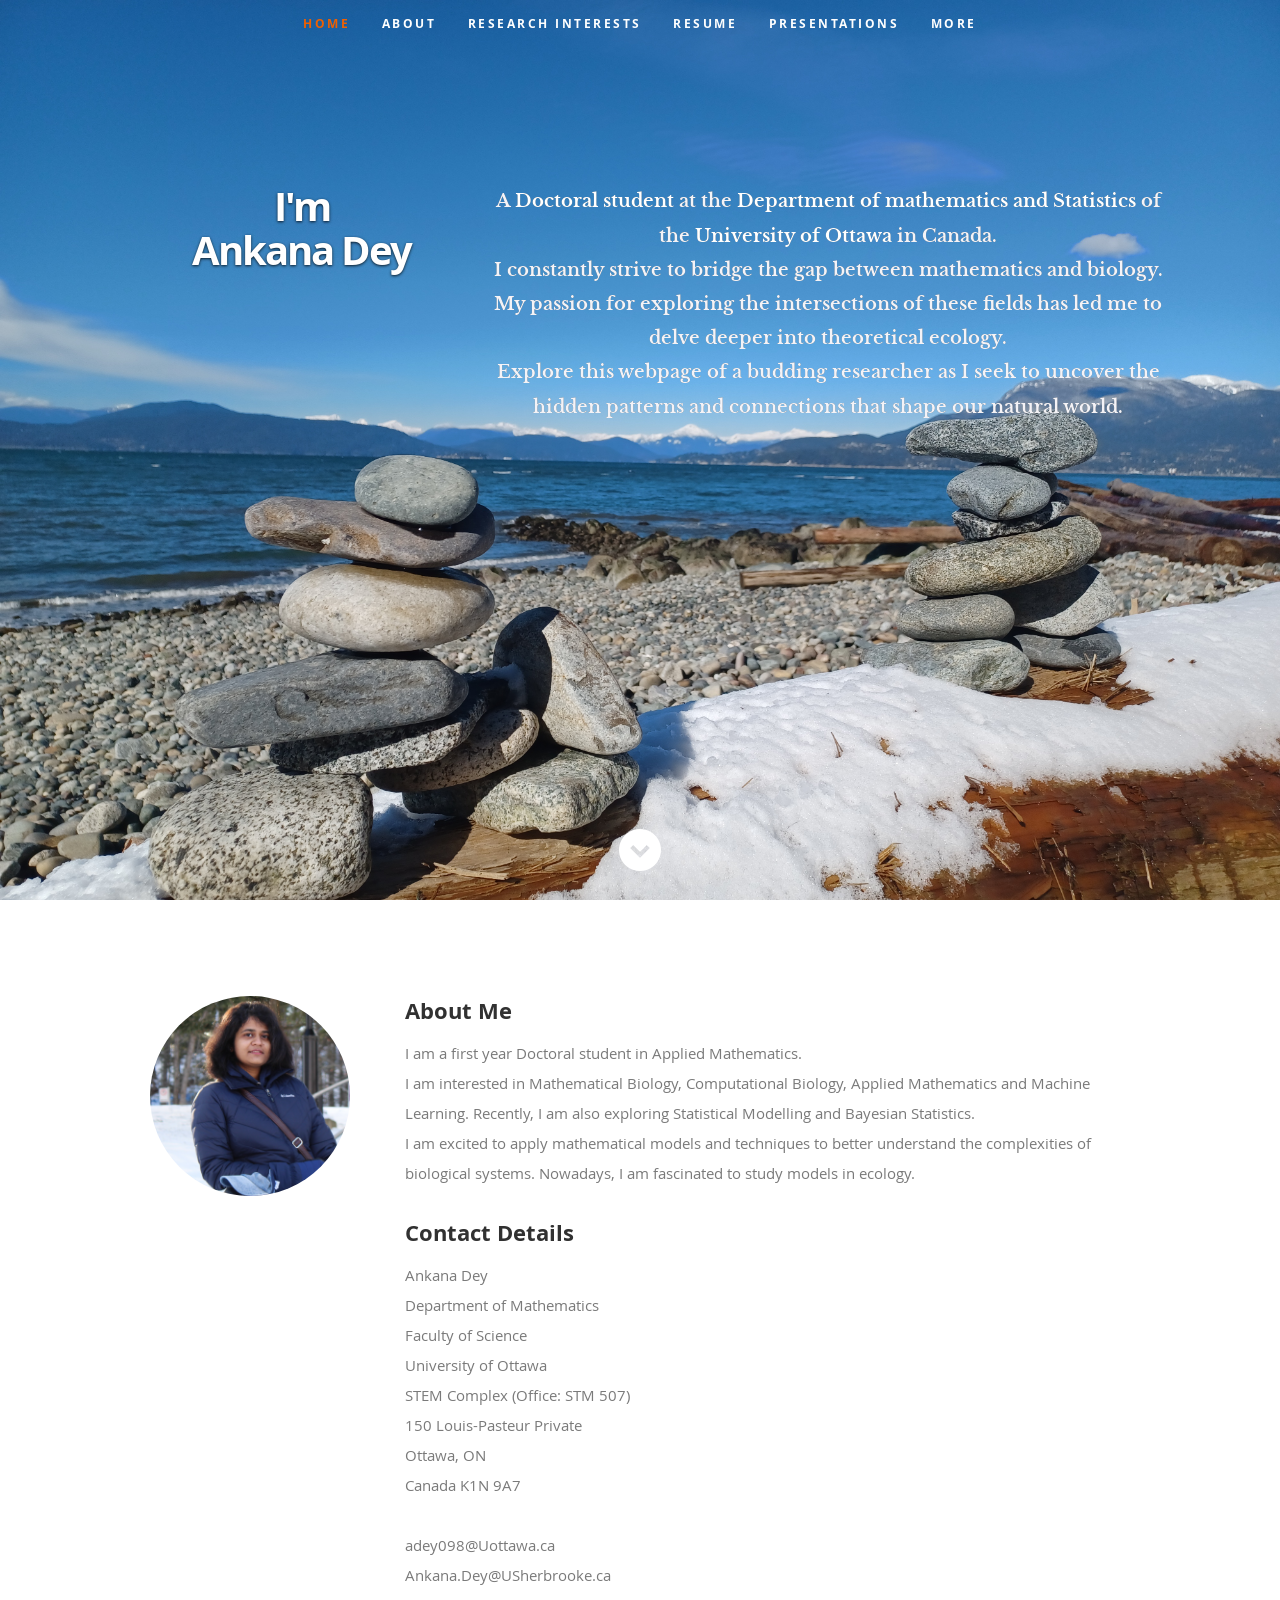
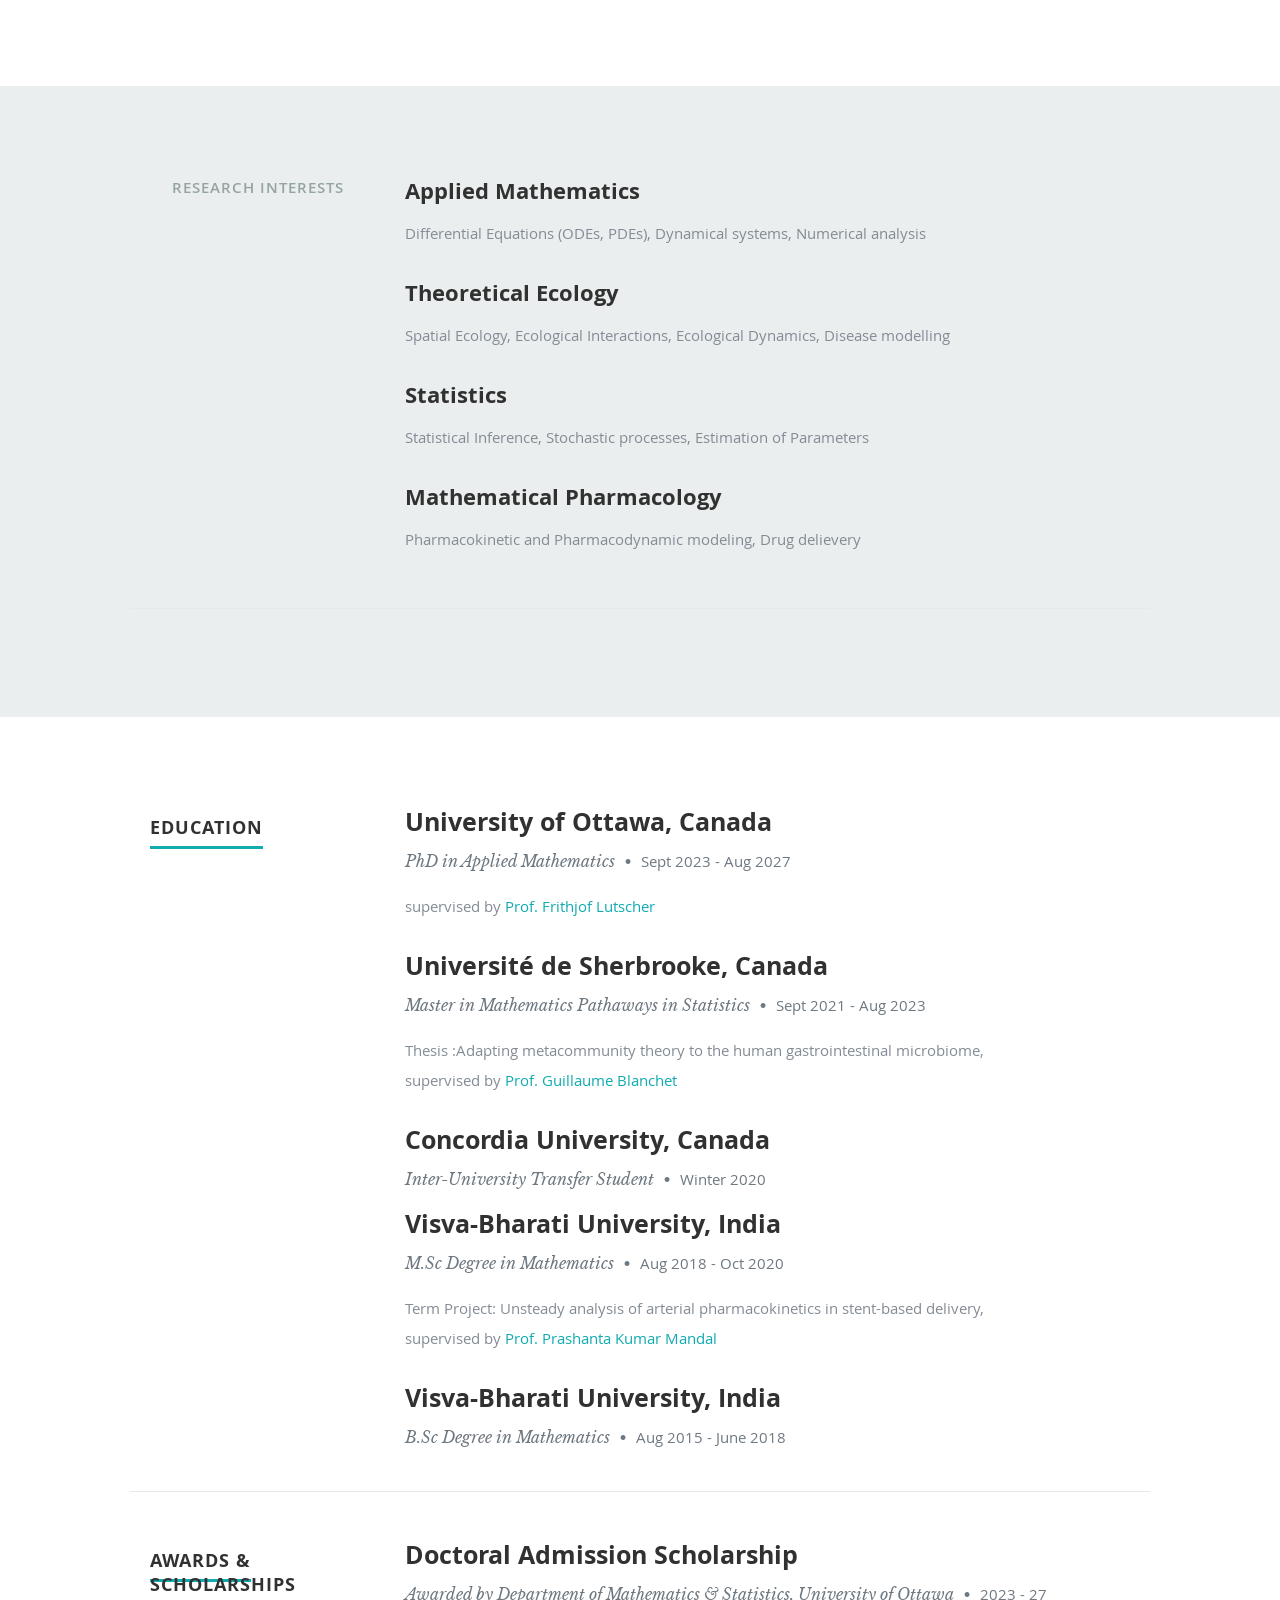
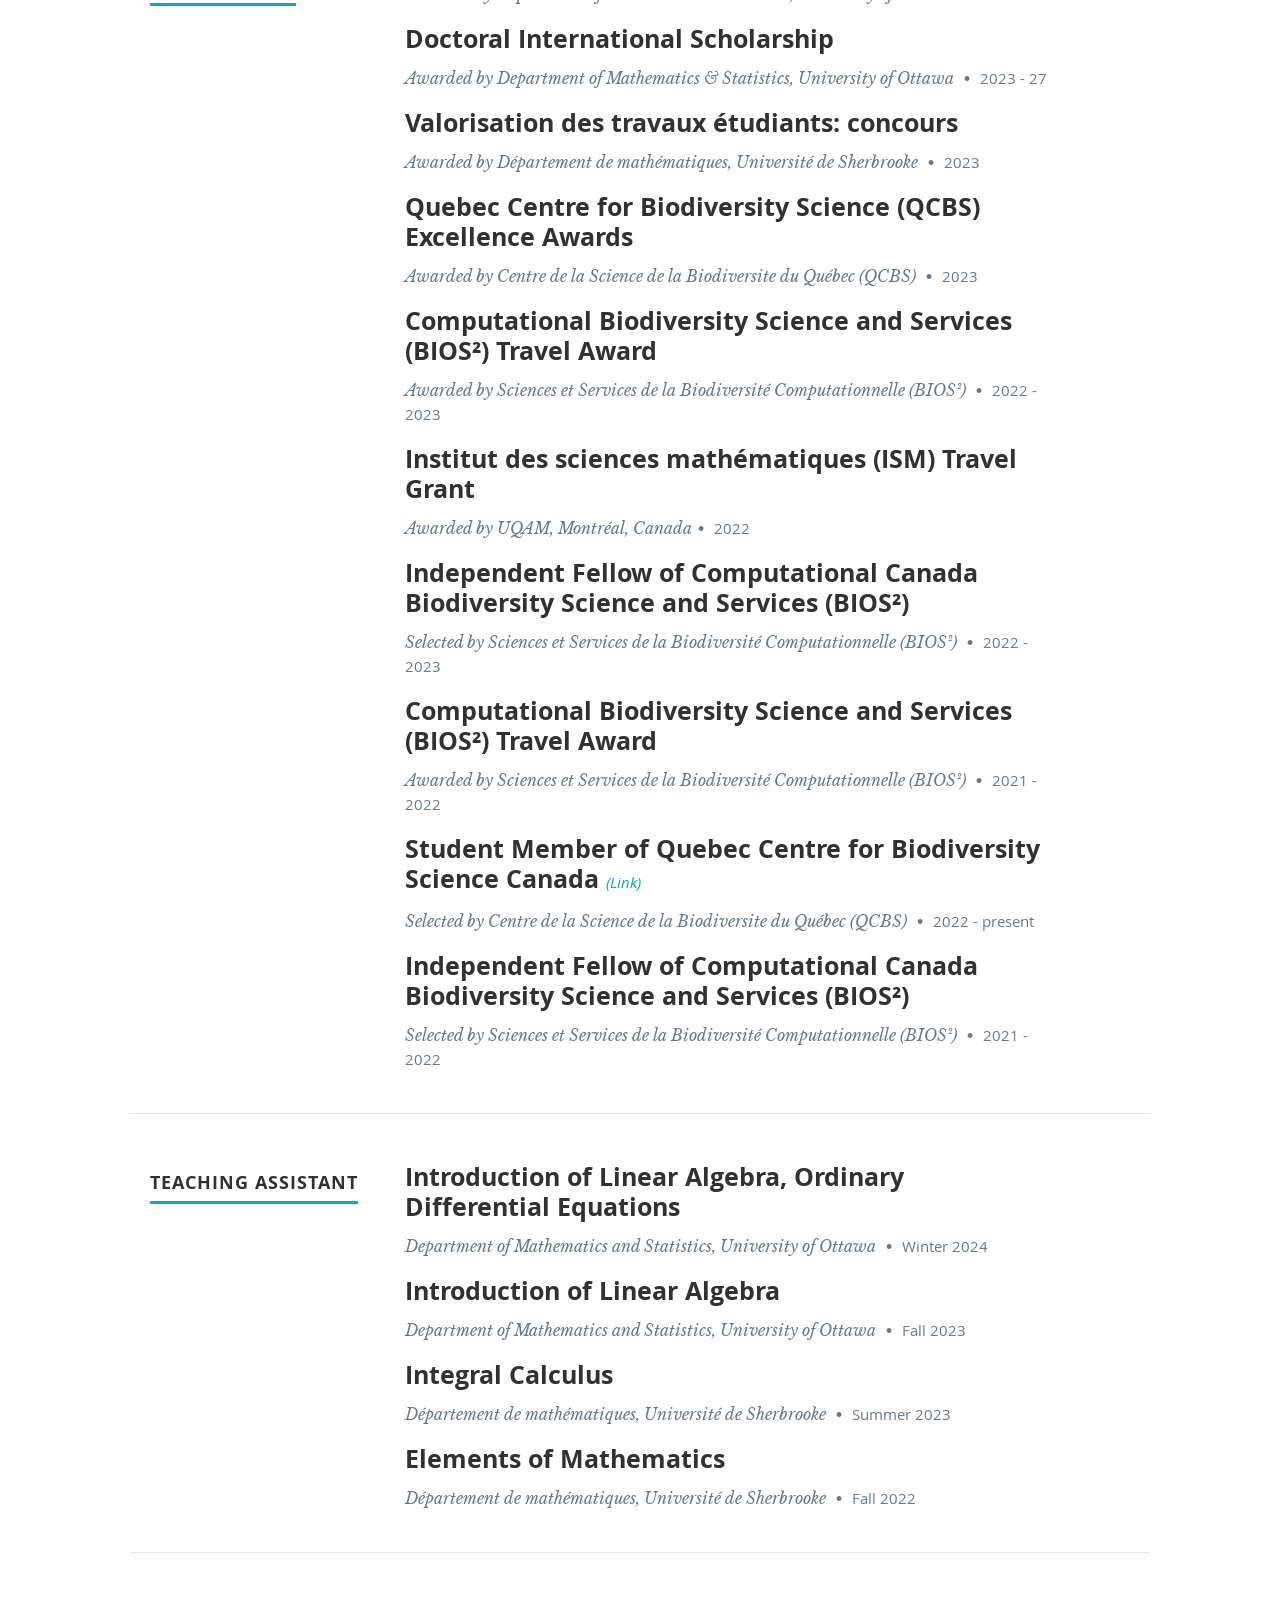
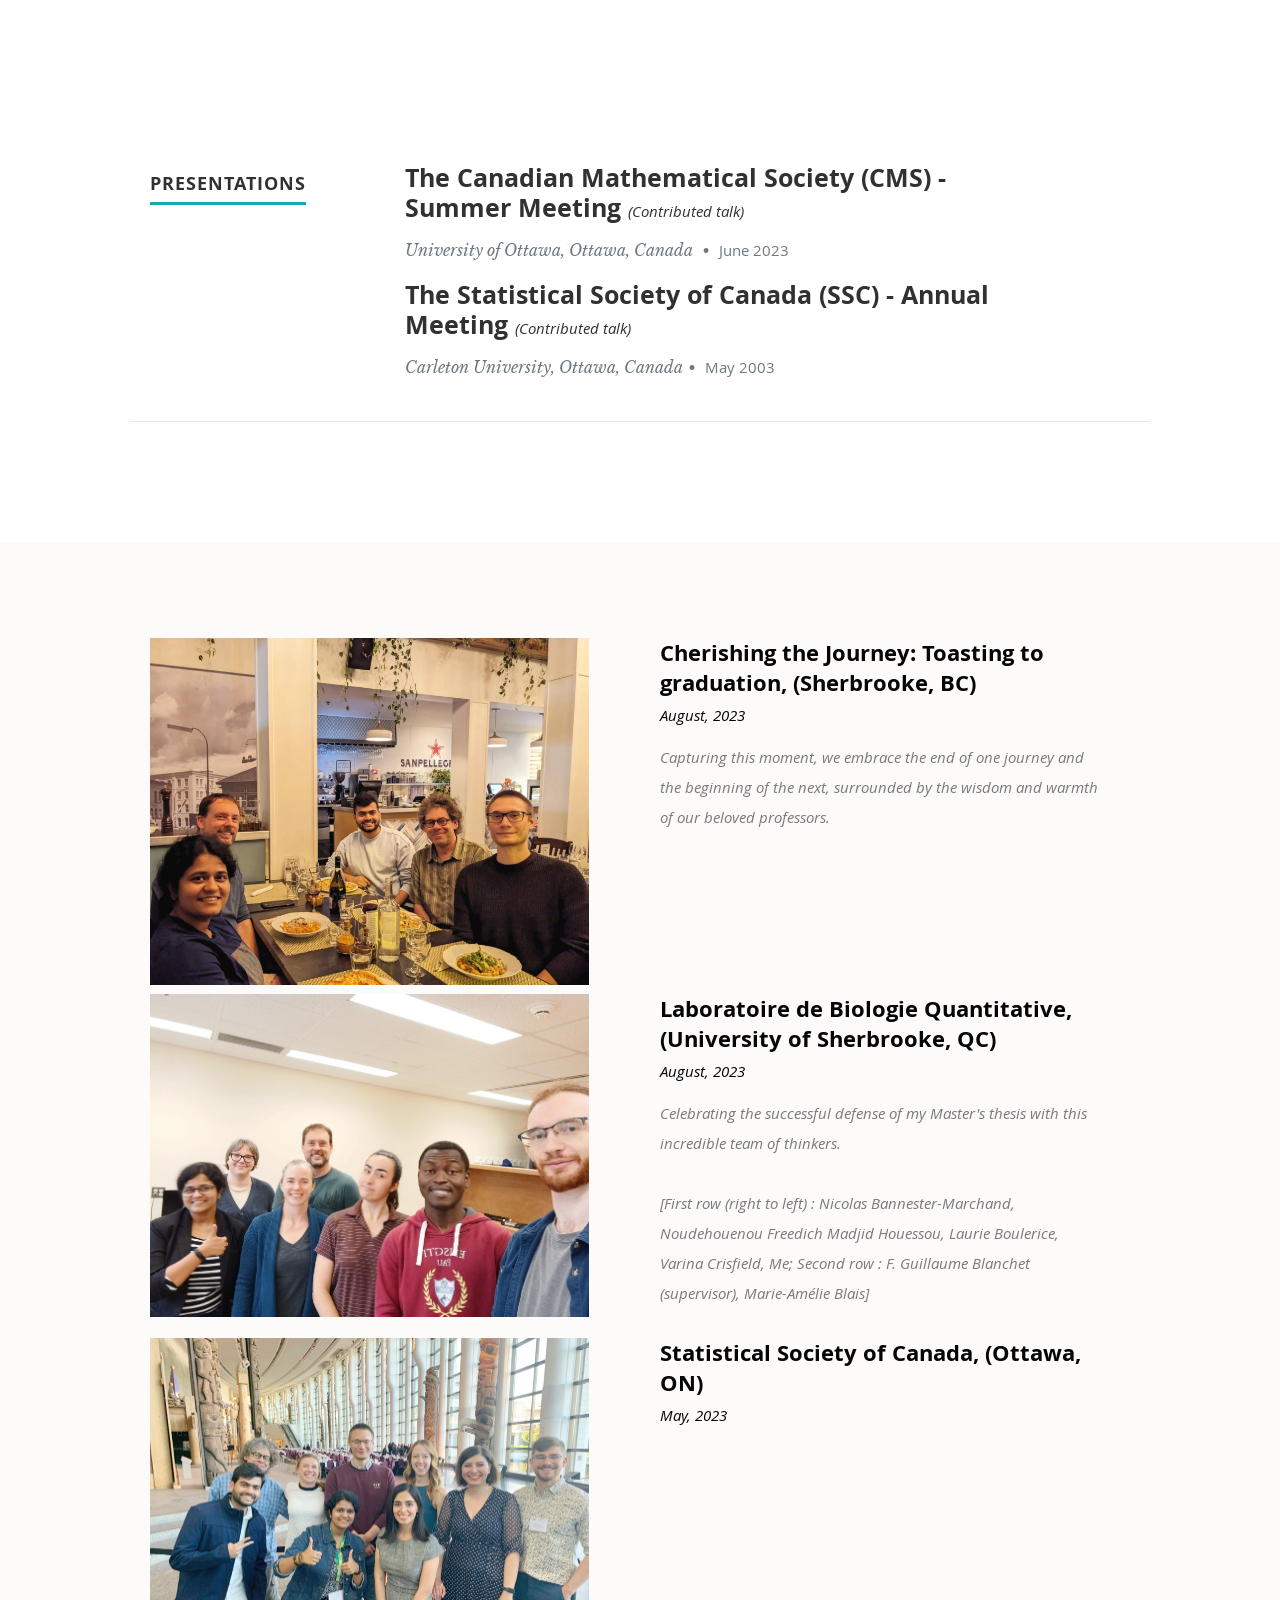
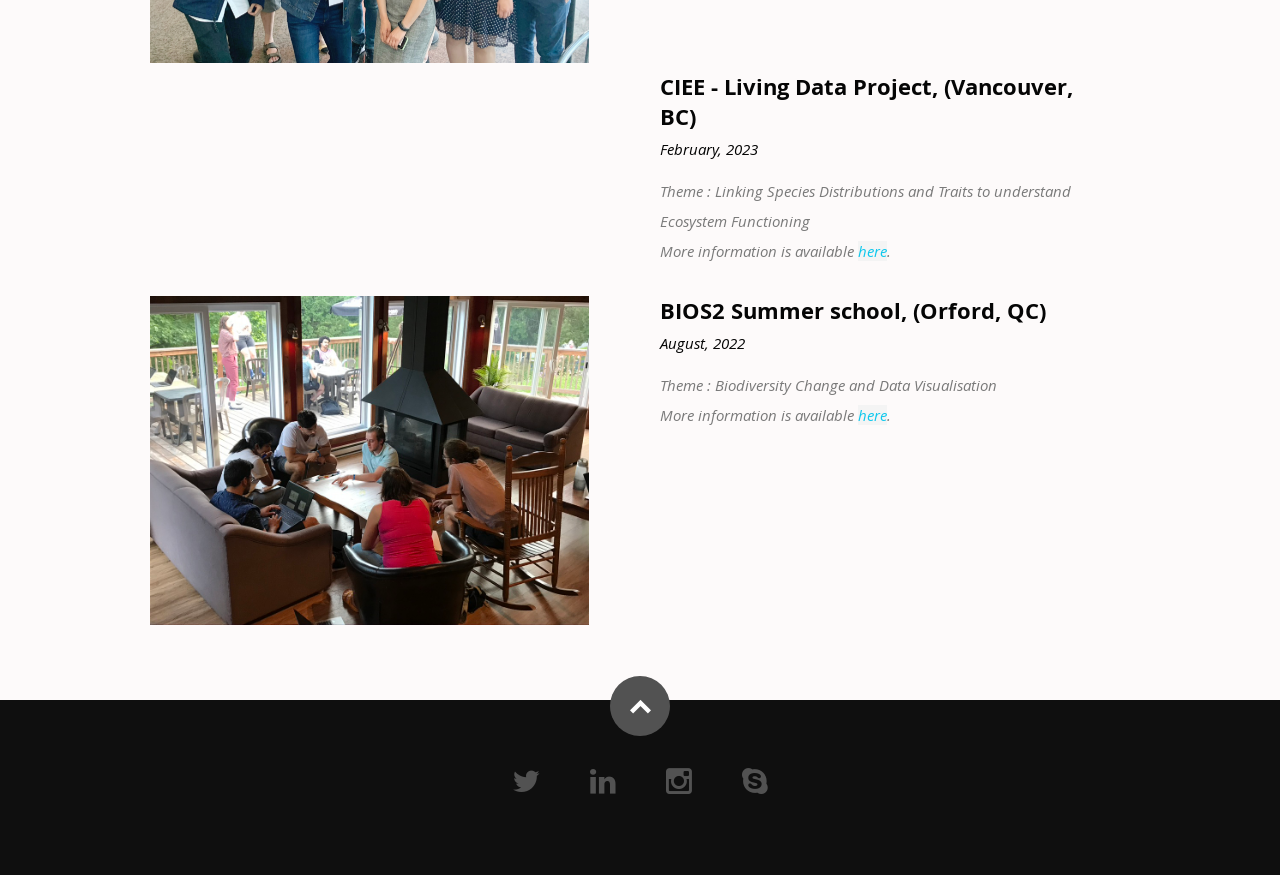
==== index.html @ 4c674739 "Update index.html" ====
<!DOCTYPE html>
<!--[if lt IE 8 ]><html class="no-js ie ie7" lang="en"> <![endif]-->
<!--[if IE 8 ]><html class="no-js ie ie8" lang="en"> <![endif]-->
<!--[if (gte IE 8)|!(IE)]><!--><html class="no-js" lang="en"> <!--<![endif]-->
<head>

   <!--- Basic Page Needs
   ================================================== -->
   <meta charset="utf-8">
	<title>Ankana Dey</title>
	<meta name="description" content="">
	<meta name="author" content="">

   <!-- Mobile Specific Metas
   ================================================== -->
	<meta name="viewport" content="width=device-width, initial-scale=1, maximum-scale=1">

	<!-- CSS
    ================================================== -->
   <link rel="stylesheet" href="css/default.css">
	<link rel="stylesheet" href="css/layout.css">
   <link rel="stylesheet" href="css/media-queries.css">
   <link rel="stylesheet" href="css/magnific-popup.css">

   <!-- Script
   ================================================== -->
	<script src="js/modernizr.js"></script>

   <!-- Favicons
	================================================== -->
	<link rel="shortcut icon" href="favicon.png" >

</head>

<body>

   <!-- Header
   ================================================== -->
   <header id="home">

      <nav id="nav-wrap">

         <a class="mobile-btn" href="#nav-wrap" title="Show navigation">Show navigation</a>
	      <a class="mobile-btn" href="#" title="Hide navigation">Hide navigation</a>

         <ul id="nav" class="nav">
            <li class="current"><a class="smoothscroll" href="#home">Home</a></li>
            <li><a class="smoothscroll" href="#about">About</a></li>
            <li><a class="smoothscroll" href="#portfolio">Research Interests</a></li>
           
            
	         <li><a class="smoothscroll" href="#resume">Resume</a></li>
            <li><a class="smoothscroll" href="#presentations">Presentations</a></li>
            <!--<li><a class="smoothscroll" href="#portfolio">Works</a></li>-->
            <!--<li><a class="smoothscroll" href="#testimonials">Testimonials</a></li>-->
            <li><a class="smoothscroll" href="#more">More</a></li>
         </ul> <!-- end #nav -->

      </nav> <!-- end #nav-wrap -->

      <div class="row banner">

         
         
         
         <div class="four columns main-col">
            <div class="banner-text">
               <h1 class="responsive-headline">I'm <br> Ankana Dey</h1>
            </div>

            

         </div>

         <div class="eight columns main-col">
            <div class="banner-text">
               <h3>A  <span>Doctoral student</span> at the <span>Department of mathematics and Statistics</span> 
                  of the <span>University of Ottawa </span> in Canada.  </h3>
               <h3>I constantly strive to bridge the gap between mathematics and biology. 
                  My passion for exploring the intersections of these fields has led 
                  me to delve deeper into theoretical ecology. <br>
                  Explore this webpage of a budding researcher as I 
                  seek to uncover the hidden patterns and connections that shape our natural world.  </h3>
            </div>

         

         </div> <!-- end .main-col -->

      </div>

      <div class="row banner">
         <div class="banner-text">
            <h1 class="responsive-headline">I'm Ankana Dey</h1>
            <h3>I'm a <span>Doctoral student</span> at the <span>Department of mathematics</span> 
               of the <span>University of Ottawa </span> in Canada.  </h3>
            <h3>I constantly strive to bridge the gap between mathematics and biology. 
               My passion for exploring the intersections of these fields has led 
               me to delve deeper into theoretical ecology.
               Explore this webpage of a budding researcher as I 
               seek to uncover the hidden patterns and connections that shape our natural world.  </h3>
            <hr />
            <ul class="social">
               <li><a href="https://www.linkedin.com/in/ankana-dey-821a3b235/" target="_blank"><i class="fa fa-linkedin"></i></a></li>
               <!--<li><a href="#"><i class="fa fa-facebook"></i></a></li>-->
               <li><a href="https://join.skype.com/invite/oEnyJcPaup1I" target="_blank"><i class="fa fa-skype"></i></a></li>
              <!-- <li><a href="#"><i class="fa fa-twitter"></i></a></li>-->
               <!--<li><a href="#"><i class="fa fa-google-plus"></i></a></li>-->
               
              <!-- <li><a href="#"><i class="fa fa-instagram"></i></a></li>-->
               <!--<li><a href="#"><i class="fa fa-dribbble"></i></a></li>-->
               
            </ul>
         </div>
      </div>

      <p class="scrolldown">
         <a class="smoothscroll" href="#about"><i class="icon-down-circle"></i></a>
      </p>

   </header> <!-- Header End -->


   <!-- About Section
   ================================================== -->
   <section id="about">

      <div class="row">

         <div class="three columns">

            <img class="profile-pic"  src="images/propic.jpg" alt="" />

         </div>

         <div class="nine columns main-col">

            <h2>About Me</h2>

            <p>I am a first year Doctoral student in Applied Mathematics. <br>
               I am interested in Mathematical Biology, Computational Biology, Applied Mathematics and Machine Learning.
               Recently, I am also exploring Statistical Modelling and Bayesian Statistics.  <br>
               I am excited to apply mathematical models and techniques to better understand 
               the complexities of biological systems. Nowadays, I am fascinated to study models in ecology.
            </p>

            <div class="row">

               <div class="columns contact-details">

                  <h2>Contact Details</h2>
                  <p class="address">
						   <span>Ankana Dey</span><br>
						   <span>Department of Mathematics<br>
                           Faculty of Science<br>
                           University of Ottawa<br>
                           STEM Complex (Office: STM 507)<br>
                           150 Louis-Pasteur Private<br>
                           Ottawa, ON<br>
                           Canada K1N 9A7<br>
                     </span><br>
						   <!--<span>(123)456-7890</span><br>-->
                     <span>adey098@Uottawa.ca</span>
                     <span>Ankana.Dey@USherbrooke.ca</span>
					   </p>

               </div>

               

            </div> <!-- end row -->

         </div> <!-- end .main-col -->

      </div>

   </section> <!-- About Section End-->


   <!-- Research Interests Section
   ================================================== -->
   <section id="portfolio">

      <!-- Education
      ----------------------------------------------- -->
      <div class="row education">

         <div class="three columns header-col">
            <h1><span>Research Interests</span></h1>
         </div>

         <div class="nine columns main-col">

            <div class="row item">

               <div class="twelve columns">

                  <h3> Applied Mathematics</h3>
                  <p class="info">Differential Equations (ODEs, PDEs), Dynamical systems, Numerical analysis </p>

               </div>

            </div> <!-- item end -->

            <div class="row item">

               <div class="twelve columns">

                  <h3>Theoretical Ecology</h3>
                  <p class="info">Spatial Ecology, Ecological Interactions, Ecological Dynamics, Disease modelling</p>
   
                  

               </div>
            </div> <!-- item end -->
            
            


            <div class="row item">

               <div class="twelve columns">

                  <h3>Statistics</h3>
                  <p class="info">Statistical Inference, Stochastic processes, Estimation of Parameters</p>

               
               </div>

         </div> <!-- item end -->
		 <div class="row item">

                  <div class="twelve columns">
   
                     <h3>Mathematical Pharmacology</h3>
                     <p class="info">Pharmacokinetic and Pharmacodynamic modeling, Drug delievery</p>
   
                  
                  </div>

            </div> <!-- item end -->

         </div> <!-- main-col end -->

      </div> <!-- End Education -->
   </section> <!-- Presentation Section End-->




      

   <!-- Resume Section
   ================================================== -->
   <section id="resume">

      <!-- Education
      ----------------------------------------------- -->
      <div class="row education">

         <div class="three columns header-col">
            <h1><span>Education</span></h1>
         </div>

         <div class="nine columns main-col">

            <div class="row item">

               <div class="twelve columns">

                  <h3>University of Ottawa, Canada</h3>
                  <p class="info">PhD in Applied Mathematics <span>&bull;</span> <em class="date">Sept 2023 - Aug 2027</em></p>

                  
                     supervised by <a href="https://www.uottawa.ca/faculty-science/professors/frithjof-lutscher" target="_blank">Prof. Frithjof Lutscher</i></a> </p>

               </div>

            </div> <!-- item end -->

            <div class="row item">

               <div class="twelve columns">

                  <h3>Université de Sherbrooke, Canada</h3>
                  <p class="info">Master in Mathematics Pathaways in Statistics <span>&bull;</span> <em class="date">Sept 2021 - Aug 2023</em></p>

                  <p> Thesis :Adapting metacommunity theory to the human gastrointestinal microbiome, <br>
                     supervised by <a href="https://www.usherbrooke.ca/recherche/specialistes/details/guillaume.blanchet" target="_blank">Prof. Guillaume Blanchet</i></a> </p>

               </div>

            </div> <!-- item end -->
             
            <div class="row item">

               <div class="twelve columns">

                  <h3>Concordia University, Canada</h3>
                  <p class="info">Inter-University Transfer Student <span>&bull;</span> <em class="date"> Winter 2020 </em></p>

                 

               </div>

            </div> <!-- item end -->
      
            <div class="row item">

               <div class="twelve columns">

                  <h3>Visva-Bharati University, India</h3>
                  <p class="info">M.Sc Degree in Mathematics <span>&bull;</span> <em class="date">Aug 2018 - Oct 2020</em></p>
                  <p> Term Project: Unsteady analysis of arterial pharmacokinetics in stent-based
                     delivery, supervised by <a href="https://www.visvabharati.ac.in/prashantakumarmandal.html" target="_blank">Prof. Prashanta Kumar Mandal</a></p>

                  

               </div>

            </div> <!-- item end -->

            <div class="row item">

               <div class="twelve columns">

                  <h3>Visva-Bharati University, India</h3> 
                  
                  <p class="info">B.Sc Degree in Mathematics <span>&bull;</span> <em class="date">Aug 2015 - June 2018</em></p>

                 
               </div>

            </div> <!-- item end -->

         </div> <!-- main-col end -->

      </div> <!-- End Education -->


      <!-- Awards & Scholarships
      ----------------------------------------------- -->
      <div class="row work">

         <div class="three columns header-col">
            <h1><span>Awards & Scholarships</span></h1>
         </div>

         <div class="nine columns main-col">

            <div class="row item">

		<div class="twelve columns">

                  <h3>Doctoral Admission Scholarship </h3>
                  <p class="info">Awarded by Department of Mathematics & Statistics, University of Ottawa <span>&bull;</span> 
                     <em class="date"> 2023 - 27</em></p>

      

               </div>

               <div class="twelve columns">

                  <h3>Doctoral International Scholarship </h3>
                  <p class="info">Awarded by Department of Mathematics & Statistics, University of Ottawa <span>&bull;</span> 
                     <em class="date"> 2023 - 27</em></p>

      

               </div>

            </div> <!-- item end -->


            <div class="row item">

               <div class="twelve columns">

                  <h3>Valorisation des travaux étudiants: concours </h3>
                  <p class="info">Awarded by Département de mathématiques, Université de Sherbrooke <span>&bull;</span> 
                     <em class="date"> 2023</em></p>

      

               </div>

            </div> <!-- item end -->

            <div class="row item">

               <div class="twelve columns">

                  <h3>Quebec Centre for Biodiversity Science (QCBS) Excellence Awards</h3>
                  <p class="info">Awarded by Centre de la Science de la Biodiversite du Québec (QCBS) <span>&bull;</span> 
                     <em class="date"> 2023</em></p>

      

               </div>

            </div> <!-- item end -->

           
            <div class="row item">

               <div class="twelve columns">

                  <h3>Computational Biodiversity Science and
                     Services (BIOS²) Travel Award</h3>
                  <p class="info">Awarded by Sciences et Services de la Biodiversité Computationnelle (BIOS²) <span>&bull;</span> 
                     <em class="date">2022 - 2023</em></p>

                  

               </div>

            </div> <!-- item end -->

            <div class="row item">

               <div class="twelve columns">

                  <h3>Institut des sciences mathématiques (ISM) 
                     Travel Grant</h3>
                  <p class="info">Awarded by UQAM, Montréal, Canada<span>&bull;</span> 
                     <em class="date">2022</em></p>

                  

               </div>

            </div> <!-- item end -->
            <div class="row item">

               <div class="twelve columns">

                  <h3>Independent Fellow of Computational Canada
                     Biodiversity Science and Services (BIOS²)</h3>
                  <p class="info">Selected by Sciences et Services de la Biodiversité Computationnelle (BIOS²) <span>&bull;</span> 
                     <em class="date">2022 - 2023</em></p>

                  

               </div>

            </div> <!-- item end -->
            <div class="row item">

               <div class="twelve columns">

                  <h3>Computational Biodiversity Science and
                     Services (BIOS²) Travel Award</h3>
                  <p class="info">Awarded by Sciences et Services de la Biodiversité Computationnelle (BIOS²) <span>&bull;</span> 
                     <em class="date">2021 - 2022</em></p>

                  

               </div>

            </div> <!-- item end -->
            <div class="row item">

               <div class="twelve columns">

                  <h3>Student Member of Quebec Centre for Biodiversity Science Canada <em><a href="https://qcbs.ca/student-member/?student=3107" target="_blank">(Link)</i></a></em>
                     </h3>
                  <p class="info">Selected by Centre de la Science de la Biodiversite du Québec (QCBS) <span>&bull;</span> 
                     <em class="date">2022 - present</em></p>

                  

               </div>

            </div> <!-- item end -->
            <div class="row item">

               <div class="twelve columns">

                  <h3>Independent Fellow of Computational Canada
                     Biodiversity Science and Services (BIOS²)</h3>
                  <p class="info">Selected by Sciences et Services de la Biodiversité Computationnelle (BIOS²) <span>&bull;</span> 
                     <em class="date">2021 - 2022</em></p>

                  

               </div>

            </div> <!-- item end -->
            

         </div> <!-- main-col end -->

      </div> <!-- End Awards & Scholarships -->


      <!-- End Teaching assistant
      ----------------------------------------------- -->
      <div class="row work">

         <div class="three columns header-col">
            <h1><span>Teaching Assistant</span></h1>
         </div>
          
         
         <div class="nine columns main-col">

            <div class="row item">

	      <div class="twelve columns">

                  <h3>Introduction of Linear Algebra, Ordinary Differential Equations </h3> 
               
                  <p class="info">Department of Mathematics and Statistics, University of Ottawa <span>&bull;</span> <em class="date">Winter 2024</em></p>

                  

               </div>

               <div class="twelve columns">

                  <h3>Introduction of Linear Algebra </h3> 
               
                  <p class="info">Department of Mathematics and Statistics, University of Ottawa <span>&bull;</span> <em class="date">Fall 2023</em></p>

                  

               </div>
               


               <div class="twelve columns">

                  <h3>Integral Calculus </h3> 
               
                  <p class="info">Département de mathématiques, Université de Sherbrooke <span>&bull;</span> <em class="date">Summer 2023</em></p>

                  

               </div>
               <div class="twelve columns">

                  <h3>Elements of Mathematics </h3> 
               
                  <p class="info">Département de mathématiques, Université de Sherbrooke <span>&bull;</span> <em class="date">Fall 2022</em></p>

                  

               </div>

            </div> <!-- item end -->

            
         </div> <!-- main-col end -->

      </div> <!-- End Teaching assistant-->


      
   </section> <!-- Resume Section End-->



   <!-- Presentation Section
   ================================================== -->
   <section id="presentations">

      <!-- Education
      ----------------------------------------------- -->
      <div class="row education">

         <div class="three columns header-col">
            <h1><span>Presentations</span></h1>
         </div>

         <div class="nine columns main-col">

            <div class="row item">

               <div class="twelve columns">

                  <h3> The Canadian Mathematical Society (CMS) - Summer Meeting <em>(Contributed talk)<em></h3>
                  <p class="info">University of Ottawa, Ottawa, Canada <span>&bull;</span> <em class="date">June 2023</em></p>

                 

               </div>

            </div> <!-- item end -->

            <div class="row item">

               <div class="twelve columns">

                  <h3>The Statistical Society of Canada (SSC) - Annual Meeting <em>(Contributed talk)<em></em></h3>
                  <p class="info">Carleton University,  Ottawa, Canada<span>&bull;</span> <em class="date">May 2003</em></p>

                 

               </div>

            </div> <!-- item end -->

            

         </div> <!-- main-col end -->

      </div> <!-- End Education -->
   </section> <!-- Presentation Section End-->




   <section id="more">

      <div class="row">

         
         
         
         <div class="six columns main-col">

            <img   src="images/dinner defence.jpg" alt="" />

         </div>

         <div class="six columns main-col">

            <h2>Cherishing the Journey: Toasting to graduation, (Sherbrooke, BC) <br>
               <em class="date"> August, 2023</em> </h2>

            <p> Capturing this moment, we embrace the end of one journey and the beginning of the next, surrounded by the wisdom and warmth of our beloved professors. <br>
               <!-- More information is available <a href="https://www.ciee-icee.ca/wg41.html" target="_blank">here</a>.</p> -->

         

         </div> <!-- end .main-col -->

      </div>

      <div class="row">

         
         
         
         <div class="six columns main-col">

            <img   src="images/lab defence.jpg" alt="" />

         </div>

         <div class="six columns main-col">

            <h2>Laboratoire de Biologie Quantitative, (University of Sherbrooke, QC) <br>
               <em class="date"> August, 2023</em> </h2>

            <p>Celebrating the successful defense of my Master's thesis with this incredible team of thinkers. <br>
             <p>  [First row (right to left) : Nicolas Bannester-Marchand, Noudehouenou Freedich Madjid Houessou, Laurie Boulerice, Varina Crisfield, Me; Second row : F. Guillaume Blanchet (supervisor), Marie-Amélie Blais]<br>
               <!--More information is available <a href="https://www.ciee-icee.ca/wg41.html" target="_blank">here</a>.</p> -->

         

         </div> <!-- end .main-col -->

      </div>
      

      <div class="row">

         
         
         
         <div class="six columns main-col">

            <img   src="images/ssc.jpg" alt="" />

         </div>

         <div class="six columns main-col">

            <h2>Statistical Society of Canada, (Ottawa, ON) <br>
               <em class="date"> May, 2023</em> </h2>

            <!--<p>Theme : Linking Species Distributions and Traits to understand Ecosystem Functioning <br> -->
               <!--More information is available <a href="https://www.ciee-icee.ca/wg41.html" target="_blank">here</a>.</p>-->

         

         </div> <!-- end .main-col -->

      </div>


      <div class="row">

         
         
         
         <div class="six columns main-col">

            <img   src="images/CIEEImg.jpg" alt="" />

         </div>

         <div class="six columns main-col">

            <h2>CIEE - Living Data Project, (Vancouver, BC) <br>
               <em class="date"> February, 2023</em> </h2>

            <p>Theme : Linking Species Distributions and Traits to understand Ecosystem Functioning <br>
               More information is available <a href="https://www.ciee-icee.ca/wg41.html" target="_blank">here</a>.</p>

         

         </div> <!-- end .main-col -->

      </div>



      <div class="row">

         <div class="six columns main-col">

            <img   src="images/BIOS2Img.jpeg" alt="" />

         </div>
   
         
         

         <div class="six columns main-col" >

            <h2>BIOS2 Summer school, (Orford, QC) <br>
               <em class="date"> August, 2022</em> </h2>

            <p>Theme : Biodiversity Change and Data Visualisation <br>
               More information is available <a href="https://bios2.usherbrooke.ca/2022/10/27/summer-2022/" target="_blank">here</a>.</p>

         

         </div> <!-- end .main-col -->

        
      </div>

   </section> <!-- About Section End-->
   

   <!-- Testimonials Section
   ================================================== -->
   <!--<section id="testimonials">

      <div class="text-container">

         <div class="row">

            <div class="two columns header-col">

               <h1><span>Client Testimonials</span></h1>

            </div>

            <div class="ten columns flex-container">

               <div class="flexslider">

                  <ul class="slides">

                     <li>
                        <blockquote>
                           <p>Your work is going to fill a large part of your life, and the only way to be truly satisfied is
                           to do what you believe is great work. And the only way to do great work is to love what you do.
                           If you haven't found it yet, keep looking. Don't settle. As with all matters of the heart, you'll know when you find it.
                           </p>
                           <cite>Steve Jobs</cite>
                        </blockquote>
                     </li>--> <!-- slide ends -->

                     <!--<li>
                        <blockquote>
                           <p>This is Photoshop's version  of Lorem Ipsum. Proin gravida nibh vel velit auctor aliquet.
                           Aenean sollicitudin, lorem quis bibendum auctor, nisi elit consequat ipsum, nec sagittis sem
                           nibh id elit. Duis sed odio sit amet nibh vulputate cursus a sit amet mauris.
                           </p>
                           <cite>Mr. Adobe</cite>
                        </blockquote>
                     </li>--> <!-- slide ends -->

                 <!-- </ul>

               </div> --><!-- div.flexslider ends -->

            <!--</div> --><!-- div.flex-container ends -->

         <!--</div> --><!-- row ends -->

       <!--</div> --> <!-- text-container ends -->

   <!--</section> --> <!-- Testimonials Section End-->


  
   <!-- footer
   ================================================== -->
   <footer>

      <div class="row">

         <div class="twelve columns">

            <ul class="social-links">
              <!-- <li><a href="#"><i class="fa fa-facebook"></i></a></li>-->
               <li><a href="https://twitter.com/AnkanaDey10"><i class="fa fa-twitter"></i></a></li>
              <!-- <li><a href="#"><i class="fa fa-google-plus"></i></a></li>-->
               <li><a href="https://www.linkedin.com/in/ankana-dey-821a3b235/"><i class="fa fa-linkedin"></i></a></li>
               <li><a href="https://www.instagram.com/i.ankana/"><i class="fa fa-instagram"></i></a></li>
               <!--<li><a href="#"><i class="fa fa-dribbble"></i></a></li> -->
               <li><a href="https://join.skype.com/invite/oEnyJcPaup1I"><i class="fa fa-skype"></i></a></li>
            </ul>

            
         </div>

         <div id="go-top"><a class="smoothscroll" title="Back to Top" href="#home"><i class="icon-up-open"></i></a></div>

      </div>

   </footer> <!-- Footer End-->

   <!-- Java Script
   ================================================== -->
   <script src="http://ajax.googleapis.com/ajax/libs/jquery/1.10.2/jquery.min.js"></script>
   <script>window.jQuery || document.write('<script src="js/jquery-1.10.2.min.js"><\/script>')</script>
   <script type="text/javascript" src="js/jquery-migrate-1.2.1.min.js"></script>

   <script src="js/jquery.flexslider.js"></script>
   <script src="js/waypoints.js"></script>
   <script src="js/jquery.fittext.js"></script>
   <script src="js/magnific-popup.js"></script>
   <script src="js/init.js"></script>

</body>

</html>
---- css/default.css ----
/*
=====================================================================
*   Ceevee v1.0 Default Stylesheet
*   url: styleshout.com
*   03-17-2014
=====================================================================

TOC:
a. Webfonts and Icon fonts
b. Reset
c. Default Styles
   1. Basic
   2. Typography
   3. Links
   4. Images
   5. Buttons
   6. Forms
d. Grid
e. Others
   1. Clearing
   2. Misc

=====================================================================  */

/* ------------------------------------------------------------------ */
/* a. Webfonts and Icon fonts
 ------------------------------------------------------------------ */

@import url("fonts.css");
@import url("fontello/css/fontello.css");
@import url("font-awesome/css/font-awesome.min.css");

/* ------------------------------------------------------------------
/* b. Reset
      Adapted from:
      Normalize.css - https://github.com/necolas/normalize.css/
      HTML5 Doctor Reset - html5doctor.com/html-5-reset-stylesheet/
/* ------------------------------------------------------------------ */

html, body, div, span, object, iframe,
h1, h2, h3, h4, h5, h6, p, blockquote, pre,
abbr, address, cite, code,
del, dfn, em, img, ins, kbd, q, samp,
small, strong, sub, sup, var,
b, i,
dl, dt, dd, ol, ul, li,
fieldset, form, label, legend,
table, caption, tbody, tfoot, thead, tr, th, td,
article, aside, canvas, details, figcaption, figure,
footer, header, hgroup, menu, nav, section, summary,
time, mark, audio, video {
   margin: 0;
   padding: 0;
   border: 0;
   outline: 0;
   font-size: 100%;
   vertical-align: baseline;
   background: transparent;
}

article,aside,details,figcaption,figure,
footer,header,hgroup,menu,nav,section {
   display: block;
}

audio,
canvas,
video {
   display: inline-block;
}

audio:not([controls]) {
   display: none;
   height: 0;
}

[hidden] { display: none; }

code, kbd, pre, samp {
   font-family: monospace, serif;
   font-size: 1em;
}

pre {
   white-space: pre;
   white-space: pre-wrap;
   word-wrap: break-word;
}

blockquote, q { quotes: &#8220 &#8220; }

blockquote:before, blockquote:after,
q:before, q:after {
   content: '';
   content: none;
}

ins {
   background-color: #ff9;
   color: #000;
   text-decoration: none;
}

mark {
   background-color: #A7F4F6;
   color: #555;
}

del { text-decoration: line-through; }

abbr[title], dfn[title] {
   border-bottom: 1px dotted;
   cursor: help;
}

table {
   border-collapse: collapse;
   border-spacing: 0;
}


/* ------------------------------------------------------------------ */
/* c. Default and Basic Styles
      Adapted from:
      Skeleton CSS Framework - http://www.getskeleton.com/
      Typeplate Typographic Starter Kit - http://typeplate.com/
/* ------------------------------------------------------------------ */

/*  1. Basic  ------------------------------------------------------- */

*,
*:before,
*:after {
   -moz-box-sizing: border-box;
   -webkit-box-sizing: border-box;
   box-sizing: border-box;
}

html {
   font-size: 62.5%;
   -webkit-font-smoothing: antialiased;
}

body {
   background: #fff;
   font-family: 'opensans-regular', sans-serif;
   font-weight: normal;
   font-size: 15px;
   line-height: 30px;
	color: #838C95;

   -webkit-font-smoothing: antialiased; /* Fix for webkit rendering */
	-webkit-text-size-adjust: 100%;
}

/*  2. Typography
       Vertical rhythm with leading derived from 6
--------------------------------------------------------------------- */

h1, h2, h3, h4, h5, h6 {
   color: #313131;
	font-family: 'opensans-bold', sans-serif;
   font-weight: normal;
}
h1 a, h2 a, h3 a, h4 a, h5 a, h6 a { font-weight: inherit; }
h1 { font-size: 38px; line-height: 42px; margin-bottom: 12px; letter-spacing: -1px; }
h2 { font-size: 28px; line-height: 36px; margin-bottom: 6px; }
h3 { font-size: 22px; line-height: 30px; margin-bottom: 12px; }
h4 { font-size: 20px; line-height: 30px; margin-bottom: 6px; }
h5 { font-size: 18px; line-height: 30px; }
h6 { font-size: 14px; line-height: 30px; }
.subheader { }

p { margin: 0 0 30px 0; }
p img { margin: 0; }
p.lead {
   font: 19px/36px 'opensans-light', sans-serif;
   margin-bottom: 18px;
}

/* for 'em' and 'strong' tags, font-size and line-height should be same with
the body tag due to rendering problems in some browsers */
em { font: 15px/30px 'opensans-italic', sans-serif; }
strong, b { font: 15px/30px 'opensans-bold', sans-serif; }
small { font-size: 11px; line-height: inherit; }

/*	Blockquotes */
blockquote {
   margin: 30px 0px;
   padding-left: 40px;
   position: relative;
}
blockquote:before {
   content: "\201C";
   opacity: 0.45;
   font-size: 80px;
   line-height: 0px;
   margin: 0;
   font-family: arial, sans-serif;

   position: absolute;
   top:  30px;
	left: 0;
}
blockquote p {
   font-family: 'librebaskerville-italic', serif;
   padding: 0;
   font-size: 18px;
   line-height: 36px;
}
blockquote cite {
   display: block;
   font-size: 12px;
   font-style: normal;
   line-height: 18px;
}
blockquote cite:before { content: "\2014 \0020"; }
blockquote cite a,
blockquote cite a:visited { color: #8B9798; border: none }

/* ---------------------------------------------------------------------
/*  Pull Quotes Markup
/*
    <aside class="pull-quote">
		<blockquote>
			<p></p>
		</blockquote>
	 </aside>
/*
/* --------------------------------------------------------------------- */
.pull-quote {
   position: relative;
	padding: 18px 30px 18px 0px;
}
.pull-quote:before,
.pull-quote:after {
	height: 1em;
	opacity: 0.45;
	position: absolute;
	font-size: 80px;
   font-family: Arial, Sans-Serif;
}
.pull-quote:before {
	content: "\201C";
	top:  33px;
	left: 0;
}
.pull-quote:after {
	content: '\201D';
	bottom: -33px;
	right: 0;
}
.pull-quote blockquote {
   margin: 0;
}
.pull-quote blockquote:before {
   content: none;
}

/* Abbreviations */
abbr {
   font-family: 'opensans-bold', sans-serif;
	font-variant: small-caps;
	text-transform: lowercase;
   letter-spacing: .5px;
	color: gray;
}
abbr:hover { cursor: help; }

/* drop cap */
.drop-cap:first-letter {
	float: left;
	margin: 0;
	padding: 14px 6px 0 0;
	font-size: 84px;
	font-family: /* Copperplate */ 'opensans-bold', sans-serif;
   line-height: 60px;
	text-indent: 0;
	background: transparent;
	color: inherit;
}

hr { border: solid #E3E3E3; border-width: 1px 0 0; clear: both; margin: 11px 0 30px; height: 0; }


/*  3. Links  ------------------------------------------------------- */

a, a:visited {
   text-decoration: none;
   outline: 0;
   color: #11ABB0;

   -webkit-transition: color .3s ease-in-out;
   -moz-transition: color .3s ease-in-out;
   -o-transition: color .3s ease-in-out;
   transition: color .3s ease-in-out;
}
a:hover, a:focus { color: #313131; }
p a, p a:visited { line-height: inherit; }


/*  4. List  --------------------------------------------------------- */

ul, ol { margin-bottom: 24px; margin-top: 12px; }
ul { list-style: none outside; }
ol { list-style: decimal; }
ol, ul.square, ul.circle, ul.disc { margin-left: 30px; }
ul.square { list-style: square outside; }
ul.circle { list-style: circle outside; }
ul.disc { list-style: disc outside; }
ul ul, ul ol,
ol ol, ol ul { margin: 6px 0 6px 30px; }
ul ul li, ul ol li,
ol ol li, ol ul li { margin-bottom: 6px; }
li { line-height: 18px; margin-bottom: 12px; }
ul.large li { }
li p { }

/* ---------------------------------------------------------------------
/*  Stats Tab Markup

    <ul class="stats-tabs">
		<li><a href="#">[value]<b>[name]</b></a></li>
	 </ul>

    Extend this object into your markup.
/*
/* --------------------------------------------------------------------- */
.stats-tabs {
   padding: 0;
   margin: 24px 0;
}
.stats-tabs li {
	display: inline-block;
	margin: 0 10px 18px 0;
	padding: 0 10px 0 0;
	border-right: 1px solid #ccc;
}
.stats-tabs li:last-child {
	margin: 0;
	padding: 0;
	border: none;
}
.stats-tabs li a {
	display: inline-block;
	font-size: 22px;
	font-family: 'opensans-bold', sans-serif;
   border: none;
   color: #313131;
}
.stats-tabs li a:hover {
   color:#11ABB0;
}
.stats-tabs li a b {
	display: block;
	margin: 6px 0 0 0;
	font-size: 13px;
	font-family: 'opensans-regular', sans-serif;
   color: #8B9798;
}

/* definition list */
dl { margin: 12px 0; }
dt { margin: 0; color:#11ABB0; }
dd { margin: 0 0 0 20px; }

/* Lining Definition Style Markup */
.lining dt,
.lining dd {
	display: inline;
	margin: 0;
}
.lining dt + dt:before,
.lining dd + dt:before {
	content: "\A";
	white-space: pre;
}
.lining dd + dd:before {
	content: ", ";
}
.lining dd:before {
	content: ": ";
	margin-left: -0.2em;
}

/* Dictionary Definition Style Markup */
.dictionary-style dt {
	display: inline;
	counter-reset: definitions;
}
.dictionary-style dt + dt:before {
	content: ", ";
	margin-left: -0.2em;
}
.dictionary-style dd {
	display: block;
	counter-increment: definitions;
}
.dictionary-style dd:before {
	content: counter(definitions, decimal) ". ";
}

/* Pagination */
.pagination {
   margin: 36px auto;
   text-align: center;
}
.pagination ul li {
   display: inline-block;
   margin: 0;
   padding: 0;
}
.pagination .page-numbers {
   font: 15px/18px 'opensans-bold', sans-serif;
   display: inline-block;
   padding: 6px 10px;
   margin-right: 3px;
   margin-bottom: 6px;
	color: #6E757C;
	background-color: #E6E8EB;

	-webkit-transition: all 200ms ease-in-out;
	-moz-transition: all 200ms ease-in-out;
	-o-transition: all 200ms ease-in-out;
	-ms-transition: all 200ms ease-in-out;
	transition: all 200ms ease-in-out;

   -moz-border-radius: 3px;
   -webkit-border-radius: 3px;
   -khtml-border-radius: 3px;
	border-radius: 3px;
}
.pagination .page-numbers:hover {
   background: #838A91;
   color: #fff;
}
.pagination .current,
.pagination .current:hover {
   background-color: #11ABB0;
   color: #fff;
}
.pagination .inactive,
.pagination .inactive:hover {
   background-color: #E6E8EB;
	color: #A9ADB2;
}
.pagination .prev, .pagination .next {}

/*  5. Images  --------------------------------------------------------- */

img {
   max-width: 100%;
   height: auto;
}
img.pull-right { margin: 12px 0px 0px 18px; }
img.pull-left { margin: 12px 18px 0px 0px; }

/*  6. Buttons  --------------------------------------------------------- */

.button,
.button:visited,
button,
input[type="submit"],
input[type="reset"],
input[type="button"] {
   font: 16px/30px 'opensans-bold', sans-serif;
   background: #11ABB0;
   display: inline-block;
	text-decoration: none;
   letter-spacing: 0;
   color: #fff;
	padding: 12px 20px;
	margin-bottom: 18px;
   border: none;
   cursor: pointer;
   height: auto;

   -webkit-transition: all .2s ease-in-out;
	-moz-transition: all .2s ease-in-out;
	-o-transition: all .2s ease-in-out;
	-ms-transition: all .2s ease-in-out;
	transition: all .2s ease-in-out;

   -moz-border-radius: 3px;
   -webkit-border-radius: 3px;
   -khtml-border-radius: 3px;
   border-radius: 3px;
}

.button:hover,
button:hover,
input[type="submit"]:hover,
input[type="reset"]:hover,
input[type="button"]:hover {
   background: #3d4145;
   color: #fff;
}

.button:active,
button:active,
input[type="submit"]:active,
input[type="reset"]:active,
input[type="button"]:active {
   background: #3d4145;
   color: #fff;
}

.button.full-width,
button.full-width,
input[type="submit"].full-width,
input[type="reset"].full-width,
input[type="button"].full-width {
	width: 100%;
	padding-left: 0 !important;
	padding-right: 0 !important;
	text-align: center;
}

/* Fix for odd Mozilla border & padding issues */
button::-moz-focus-inner,
input::-moz-focus-inner {
    border: 0;
    padding: 0;
}


/*  7. Forms  --------------------------------------------------------- */

form { margin-bottom: 24px; }
fieldset { margin-bottom: 24px; }

input[type="text"],
input[type="password"],
input[type="email"],
textarea,
select {
   display: block;
   padding: 18px 15px;
   margin: 0 0 24px 0;
   border: 0;
   outline: none;
   vertical-align: middle;
   min-width: 225px;
	max-width: 100%;
   font-size: 15px;
   line-height: 24px;
	color: #647373;
	background: #D3D9D9;

}

/* select { padding: 0;
   width: 220px;
   } */

input[type="text"]:focus,
input[type="password"]:focus,
input[type="email"]:focus,
textarea:focus {
   color: #B3B7BC;
	background-color: #3d4145;
}

textarea { min-height: 220px; }

label,
legend {
   font: 16px/24px 'opensans-bold', sans-serif;
	margin: 12px 0;
   color: #3d4145;
   display: block;
}
label span,
legend span {
	color: #8B9798;
   font: 14px/24px 'opensans-regular', sans-serif;
}

input[type="checkbox"],
input[type="radio"] {
    font-size: 15px;
    color: #737373;
}

input[type="checkbox"] { display: inline; }

/* ------------------------------------------------------------------ */
/* d. Grid
---------------------------------------------------------------------
   gutter = 40px.
/* ------------------------------------------------------------------ */

/* default
--------------------------------------------------------------- */
.row {
   width: 96%;
   max-width: 1020px;
   margin: 0 auto;
}
/* fixed width for IE8 */
.ie .row { width: 1000px ; }

.narrow .row { max-width: 980px; }

.row .row { width: auto; max-width: none; margin: 0 -20px; }

/* row clearing */
.row:before,
.row:after {
    content: " ";
    display: table;
}
.row:after {
    clear: both;
}

.column, .columns {
   position: relative;
   padding: 0 20px;
   min-height: 1px;
   float: left;
}
.column.centered, .columns.centered  {
    float: none;
    margin: 0 auto;
}

/* removed gutters */
.row.collapsed > .column,
.row.collapsed > .columns,
.column.collapsed, .columns.collapsed  { padding: 0; }

[class*="column"] + [class*="column"]:last-child { float: right; }
[class*="column"] + [class*="column"].end { float: right; }

/* column widths */
.row .one         { width: 8.33333%; }
.row .two         { width: 16.66667%; }
.row .three       { width: 25%; }
.row .four        { width: 33.33333%; }
.row .five        { width: 41.66667%; }
.row .six         { width: 50%; }
.row .seven       { width: 58.33333%; }
.row .eight       { width: 66.66667%; }
.row .nine        { width: 75%; }
.row .ten         { width: 83.33333%; }
.row .eleven      { width: 91.66667%; }
.row .twelve      { width: 100%; }

/* Offsets */
.row .offset-1    { margin-left: 8.33333%; }
.row .offset-2    { margin-left: 16.66667%; }
.row .offset-3    { margin-left: 25%; }
.row .offset-4    { margin-left: 33.33333%; }
.row .offset-5    { margin-left: 41.66667%; }
.row .offset-6    { margin-left: 50%; }
.row .offset-7    { margin-left: 58.33333%; }
.row .offset-8    { margin-left: 66.66667%; }
.row .offset-9    { margin-left: 75%; }
.row .offset-10   { margin-left: 83.33333%; }
.row .offset-11   { margin-left: 91.66667%; }

/* Push/Pull */
.row .push-1      { left: 8.33333%; }
.row .pull-1      { right: 8.33333%; }
.row .push-2      { left: 16.66667%; 	}
.row .pull-2      { right: 16.66667%; }
.row .push-3      { left: 25%; }
.row .pull-3      { right: 25%;	}
.row .push-4      { left: 33.33333%; }
.row .pull-4      { right: 33.33333%; }
.row .push-5      { left: 41.66667%; }
.row .pull-5      { right: 41.66667%; }
.row .push-6      { left: 50%; }
.row .pull-6      { right: 50%; }
.row .push-7      { left: 58.33333%; }
.row .pull-7      { right: 58.33333%; }
.row .push-8      { left: 66.66667%; 	}
.row .pull-8      { right: 66.66667%; }
.row .push-9      { left: 75%; }
.row .pull-9      { right: 75%; }
.row .push-10     { left: 83.33333%; }
.row .pull-10     { right: 83.33333%; }
.row .push-11     { left: 91.66667%; }
.row .pull-11     { right: 91.66667%; }

/* block grids
--------------------------------------------------------------------- */
.bgrid-sixths [class*="column"]   { width: 16.66667%; }
.bgrid-quarters [class*="column"] { width: 25%; }
.bgrid-thirds [class*="column"]   { width: 33.33333%; }
.bgrid-halves [class*="column"]   { width: 50%; }

[class*="bgrid"] [class*="column"] + [class*="column"]:last-child { float: left; }

/* Left clearing for block grid columns - columns that changes width in
different screen sizes. Allows columns with different heights to align
properly.
--------------------------------------------------------------------- */
.first { clear: left; }   /* first column in default screen */
.s-first { clear: none; } /* first column in smaller screens */

/* smaller screens
--------------------------------------------------------------- */
@media only screen and (max-width: 900px) {

   /* block grids on small screens */
   .s-bgrid-sixths [class*="column"]   { width: 16.66667%; }
   .s-bgrid-quarters [class*="column"] { width: 25%; }
   .s-bgrid-thirds [class*="column"]   { width: 33.33333%; }
   .s-bgrid-halves [class*="column"]   { width: 50%; }

   /* block grids left clearing */
   .first { clear: none; }
   .s-first { clear: left; }

}

/* mobile wide/smaller tablets
--------------------------------------------------------------- */
@media only screen and (max-width: 767px) {

   .row {
	   width: 460px;
	   margin: 0 auto;
      padding: 0;
	}
   .column, .columns {
	   width: auto !important;
	   float: none;
	   margin-left: 0;
	   margin-right: 0;
      padding: 0 30px;
   }
   .row .row { width: auto; max-width: none; margin: 0 -30px; }

   [class*="column"] + [class*="column"]:last-child { float: none; }
   [class*="bgrid"] [class*="column"] + [class*="column"]:last-child { float: none; }

   /* Offsets */
   .row .offset-1    { margin-left: 0%; }
   .row .offset-2    { margin-left: 0%; }
   .row .offset-3    { margin-left: 0%; }
   .row .offset-4    { margin-left: 0%; }
   .row .offset-5    { margin-left: 0%; }
   .row .offset-6    { margin-left: 0%; }
   .row .offset-7    { margin-left: 0%; }
   .row .offset-8    { margin-left: 0%; }
   .row .offset-9    { margin-left: 0%; }
   .row .offset-10   { margin-left: 0%; }
   .row .offset-11   { margin-left: 0%; }
}

/* mobile narrow
--------------------------------------------------------------- */
@media only screen and (max-width: 460px) {

   .row { width: auto; }

}

/* larger screens
--------------------------------------------------------------- */
@media screen and (min-width: 1200px) {

   .wide .row { max-width: 1180px; }

}

/* ------------------------------------------------------------------ */
/* e. Others
/* ------------------------------------------------------------------ */

/*  1. Clearing
    (http://nicolasgallagher.com/micro-clearfix-hack/
--------------------------------------------------------------------- */

.cf:before,
.cf:after {
    content: " ";
    display: table;
}
.cf:after {
    clear: both;
}

/*  2. Misc -------------------------------------------------------- */

.remove-bottom { margin-bottom: 0 !important; }
.half-bottom { margin-bottom: 12px !important; }
.add-bottom { margin-bottom: 24px !important; }
.no-border { border: none; }

.text-center  { text-align: center !important; }
.text-left    { text-align: left !important; }
.text-right   { text-align: right !important; }
.pull-left    { float: left !important; }
.pull-right   { float: right !important; }
.align-center {
	margin-left: auto !important;
	margin-right: auto !important;
	text-align: center !important;
}
---- css/layout.css ----
/*
=====================================================================
*   Ceevee v1.0 Layout Stylesheet
*   url: styleshout.com
*   03-18-2014
=====================================================================

   TOC:
   a. General Styles
   b. Header Styles
   c. About Section
   d. Resume Section
   e. Portfolio Section
   f. Call To Action Section
   g. Testimonials Section
   h. Contact Section
   i. Footer

===================================================================== */

/* ------------------------------------------------------------------ */
/* a. General Styles
/* ------------------------------------------------------------------ */

body { background: #0f0f0f; }

/* ------------------------------------------------------------------ */
/* b. Header Styles
/* ------------------------------------------------------------------ */

header {
   position: relative;
   height: 800px;
   min-height: 500px;
   width: 100%;
   background: #161415 url(../images/VANCOUVER.jpg) no-repeat top center;
   background-size: cover !important;
	-webkit-background-size: cover !important;
   text-align: center;
   overflow: hidden;
}

/* vertically center banner section */
header:before {
   content: '';
   display: inline-block;
   vertical-align: middle;
   height: 100%;
}
header .banner {
   display: inline-block;
   vertical-align: 1%;
   margin: 0 auto;
   width: 85%;
   padding-bottom: 30px;s
   text-align: center;
}

header .banner-text { width: 100%; }
header .banner-text h1 {
   font: 90px/1.1em 'opensans-bold', sans-serif;
   color: #ffffff;
   letter-spacing: -2px;
   margin: 0 auto 18px auto;
   text-shadow: 0px 1px 3px rgba(0, 0, 0, .8);
}
header .banner-text h3 {
   font: 18px/1.9em 'librebaskerville-bold', serif;
   color: #f4f3f7;
   margin: 0 auto;
   width: 105%;
   text-shadow: 0px 0px 0px rgba(0, 0, 0, .5);
}
header .banner-text h3 span,
header .banner-text h3 a {
   color: #fff;
}
header .banner-text hr {
   width: 60%;
   margin: 18px auto 24px auto;
   border-color: #2F2D2E;
   border-color: rgba(150, 150, 150, .1);
}

/* header social links */
header .social {
   margin: 24px 0;
   padding: 0;
   font-size: 30px;
   text-shadow: 0px 1px 2px rgba(0, 0, 0, .8);
}
header .social li {
   display: inline-block;
   margin: 0 15px;
   padding: 0;
}
header .social li a { color: #fff; }
header .social li a:hover { color: #11ABB0; }

/* scrolldown link */
header .scrolldown a {
   position: absolute;
   bottom: 30px;
   left: 50%;
   margin-left: -29px;
   color: #fff;
   display: block;
   height: 42px;
   width: 42px;
   font-size: 42px;
   line-height: 42px;
   color: #fff;
   border-radius: 100%;

   -webkit-transition: all .3s ease-in-out;
   -moz-transition: all .3s ease-in-out;
   -o-transition: all .3s ease-in-out;
   transition: all .3s ease-in-out;
}
header .scrolldown a:hover { color: #11ABB0; }

/* primary navigation
--------------------------------------------------------------------- */
#nav-wrap ul, #nav-wrap li, #nav-wrap a {
	 margin: 0;
	 padding: 0;
	 border: none;
	 outline: none;
}

/* nav-wrap */
#nav-wrap {
   font: 12px 'opensans-bold', sans-serif;
   width: 100%;
   text-transform: uppercase;
   letter-spacing: 2.5px;
   margin: 0 auto;
   z-index: 100;
   position: fixed;
   left: 0;
   top: 0;
}
.opaque { background-color: #333; }

/* hide toggle button */
#nav-wrap > a.mobile-btn { display: none; }

ul#nav {
   min-height: 48px;
   width: auto;

   /* center align the menu */
   text-align: center;
}
ul#nav li {
   position: relative;
   list-style: none;
   height: 48px;
   display: inline-block;
}

/* Links */
ul#nav li a {

/* 8px padding top + 8px padding bottom + 32px line-height = 48px */

   display: inline-block;
   padding: 8px 13px;
   line-height: 32px;
	text-decoration: none;
   text-align: left;
   color: #fff;

	-webkit-transition: color .2s ease-in-out;
	-moz-transition: color .2s ease-in-out;
	-o-transition: color .2s ease-in-out;
	-ms-transition: color .2s ease-in-out;
	transition: color .2s ease-in-out;
}

ul#nav li a:active { background-color: transparent !important; }
ul#nav li.current a { color: #F06000; }


/* ------------------------------------------------------------------ */
/* c. About Section
/* ------------------------------------------------------------------ */

#about {
   background: #fff;
   padding-top: 96px;
   padding-bottom: 66px;
   overflow: hidden;
}

#about a, #about a:visited  { color: #fff; }
#about a:hover, #about a:focus { color: #11ABB0; }

#about h2 {
   font: 22px/30px 'opensans-bold', sans-serif;
   color: #313131;
   margin-bottom: 12px;
}
#about p {
   line-height: 30px;
   color: #7A7A7A;
}
#about .profile-pic {
   position: relative;
   width: 200px;
   height: 200px;
   border-radius: 100%;
}
#about .contact-details { width: 41.66667%; }
#about .download {
   width: 58.33333%;
   padding-top: 6px;
}
#about .main-col { padding-right: 5%; }
#about .download .button {
   margin-top: 6px;
   background: #444;
}
#about .download .button:hover {
   background: #fff;
   color: #2B2B2B;
}
#about .download .button i {
   margin-right: 15px;
   font-size: 20px;
}


/* ------------------------------------------------------------------ */
/* d. Resume Section
/* ------------------------------------------------------------------ */

#resume {
   background: #fff;
   padding-top: 90px;
   padding-bottom: 72px;
   overflow: hidden;
}

#resume a, #resume a:visited  { color: #11ABB0; }
#resume a:hover, #resume a:focus { color: #313131; }


#resume h1 {
   font: 18px/24px 'opensans-bold', sans-serif;
   text-transform: uppercase;
   letter-spacing: 1px;
}
#resume h1 span {
   border-bottom: 3px solid #11ABB0;
   padding-bottom: 6px;
}
#resume h3 {
   font: 25px/30px 'opensans-bold', sans-serif;
}

#resume .header-col { padding-top: 9px; }
#resume .main-col { padding-right: 10%; }

.education, .work {
   margin-bottom: 48px;
   padding-bottom: 24px;
   border-bottom: 1px solid #E8E8E8;
}
#resume .info {
   font: 16px/24px 'librebaskerville-italic', serif;
   color: #6E7881;
   margin-bottom: 18px;
   margin-top: 9px;
}
#resume .info span {
   margin-right: 5px;
   margin-left: 5px;
}
#resume .date {
   font: 15px/24px 'opensans-regular', sans-serif;
   margin-top: 6px;
}

/*----------------------------------------------*/
/*	Skill Bars
/*----------------------------------------------*/

.bars {
	width: 95%;
	float: left;
	padding: 0;
	text-align: left;
}
.bars .skills {
  	margin-top: 36px;
   list-style: none;
}
.bars li {
   position: relative;
  	margin-bottom: 60px;
  	background: #ccc;
  	height: 42px;
  	border-radius: 3px;
}
.bars li em {
	font: 15px 'opensans-bold', sans-serif;
   color: #313131;
	text-transform: uppercase;
   letter-spacing: 2px;
	font-weight: normal;
   position: relative;
	top: -36px;
}
.bar-expand {
   position: absolute;
   left: 0;
   top: 0;

   margin: 0;
   padding-right: 24px;
  	background: #313131;
   display: inline-block;
  	height: 42px;
   line-height: 42px;
   border-radius: 3px 0 0 3px;
}

.photoshop {
  	width: 60%;
  	-moz-animation: photoshop 2s ease;
  	-webkit-animation: photoshop 2s ease;
}
.illustrator {
  	width: 55%;
  	-moz-animation: illustrator 2s ease;
  	-webkit-animation: illustrator 2s ease;
}
.wordpress {
  	width: 50%;
  	-moz-animation: wordpress 2s ease;
  	-webkit-animation: wordpress 2s ease;
}
.css {
  	width: 90%;
  	-moz-animation: css 2s ease;
  	-webkit-animation: css 2s ease;
}
.html5 {
  	width: 80%;
  	-moz-animation: html5 2s ease;
  	-webkit-animation: html5 2s ease;
}
.jquery {
  	width: 50%;
  	-moz-animation: jquery 2s ease;
  	-webkit-animation: jquery 2s ease;
}

@-moz-keyframes photoshop {
  0%   { width: 0px;  }
  100% { width: 60%;  }
}
@-moz-keyframes illustrator {
  0%   { width: 0px;  }
  100% { width: 55%;  }
}
@-moz-keyframes wordpress {
  0%   { width: 0px;  }
  100% { width: 50%;  }
}
@-moz-keyframes css {
  0%   { width: 0px;  }
  100% { width: 90%;  }
}
@-moz-keyframes html5 {
  0%   { width: 0px;  }
  100% { width: 80%;  }
}
@-moz-keyframes jquery {
  0%   { width: 0px;  }
  100% { width: 50%;  }
}

@-webkit-keyframes photoshop {
  0%   { width: 0px;  }
  100% { width: 60%;  }
}
@-webkit-keyframes illustrator {
  0%   { width: 0px;  }
  100% { width: 55%;  }
}
@-webkit-keyframes wordpress {
  0%   { width: 0px;  }
  100% { width: 50%;  }
}
@-webkit-keyframes css {
  0%   { width: 0px;  }
  100% { width: 90%;  }
}
@-webkit-keyframes html5 {
  0%   { width: 0px;  }
  100% { width: 80%;  }
}
@-webkit-keyframes jquery {
  0%   { width: 0px;  }
  100% { width: 50%;  }
}


/* ------------------------------------------------------------------ */
/* d. Presentations Section
/* ------------------------------------------------------------------ */

#presentations {
   background: #fff;
   padding-top: 90px;
   padding-bottom: 72px;
   overflow: hidden;
}

#presentations a, #presentations a:visited  { color: #11ABB0; }
#presentations a:hover, #presentations a:focus { color: #313131; }

#presentations h1 {
   font: 18px/24px 'opensans-bold', sans-serif;
   text-transform: uppercase;
   letter-spacing: 1px;
}
#presentations h1 span {
   border-bottom: 3px solid #11ABB0;
   padding-bottom: 6px;
}
#presentations h3 {
   font: 25px/30px 'opensans-bold', sans-serif;
}

#presentations .header-col { padding-top: 9px; }
#presentations .main-col { padding-right: 10%; }

.education, .work {
   margin-bottom: 48px;
   padding-bottom: 24px;
   border-bottom: 1px solid #E8E8E8;
}
#presentations .info {
   font: 16px/24px 'librebaskerville-italic', serif;
   color: #6E7881;
   margin-bottom: 18px;
   margin-top: 9px;
}
#presentations .info span {
   margin-right: 5px;
   margin-left: 5px;
}
#presentations .date {
   font: 15px/24px 'opensans-regular', sans-serif;
   margin-top: 6px;
}





/* ------------------------------------------------------------------ */
/* c. More Section
/* ------------------------------------------------------------------ */

#more {
   background: #fdfafa;
   padding-top: 96px;
   padding-bottom: 66px;
   overflow: hidden;
}

#more a, #more a:link, a:visited {color:rgb(16, 200, 237); background-color:#f4f4f4;} 
#more a:hover, #more a:focus { color: #0cb5f3; }

#more h2 {
   font: 22px/30px 'opensans-bold', sans-serif;
   color: #050505;
   margin-bottom: 12px;
}
#more p {
   line-height: 30px;
   color: #7A7A7A;
}
#more .profile-pic {
   position: relative;
   width: 120px;
   height: 120px;
   border-radius: 100%;
}
#more .contact-details { width: 41.66667%; }
#more .download {
   width: 58.33333%;
   padding-top: 6px;
}
#more .main-col { padding-right: 5%; }
#more .download .button {
   margin-top: 6px;
   background: #444;
}
#more .download .button:hover {
   background: #fff;
   color: #2B2B2B;
}
#more .download .button i {
   margin-right: 15px;
   font-size: 20px;
}



/* ------------------------------------------------------------------ */
/* e. Portfolio Section
/* ------------------------------------------------------------------ */

#portfolio {
   background: #ebeeee;
   padding-top: 90px;
   padding-bottom: 60px;
}
#portfolio h1 {
   font: 15px/24px 'opensans-semibold', sans-serif;
   text-transform: uppercase;
   letter-spacing: 1px;
   text-align: center;
   margin-bottom: 48px;
   color: #95A3A3;
}

/* Portfolio Content */
#portfolio-wrapper .columns { margin-bottom: 36px; }
.portfolio-item .item-wrap {
   background: #fff;
   overflow: hidden;
   position: relative;

   -webkit-transition: all 0.3s ease-in-out;
	-moz-transition: all 0.3s ease-in-out;
	-o-transition: all 0.3s ease-in-out;
	-ms-transition: all 0.3s ease-in-out;
	transition: all 0.3s ease-in-out;
}
.portfolio-item .item-wrap a {
   display: block;
   cursor: pointer;
}

/* overlay */
.portfolio-item .item-wrap .overlay {
   position: absolute;
   left: 0;
   top: 0;
   width: 100%;
   height: 100%;

	opacity: 0;
	-moz-opacity: 0;
	filter:alpha(opacity=0);

   -webkit-transition: opacity 0.3s ease-in-out;
	-moz-transition: opacity 0.3s ease-in-out;
	-o-transition: opacity 0.3s ease-in-out;
	transition: opacity 0.3s ease-in-out;

   background: url(../images/overlay-bg.png) repeat;
}
.portfolio-item .item-wrap .link-icon {
   display: block;
   color: #fff;
   height: 30px;
   width: 30px;
   font-size: 18px;
   line-height: 30px;
   text-align: center;

   opacity: 0;
	-moz-opacity: 0;
	filter:alpha(opacity=0);

   -webkit-transition: opacity 0.3s ease-in-out;
	-moz-transition: opacity 0.3s ease-in-out;
	-o-transition: opacity 0.3s ease-in-out;
	transition: opacity 0.3s ease-in-out;

   position: absolute;
   top: 50%;
   left: 50%;
   margin-left: -15px;
   margin-top: -15px;
}
.portfolio-item .item-wrap img {
   vertical-align: bottom;
}
.portfolio-item .portfolio-item-meta { padding: 18px }
.portfolio-item .portfolio-item-meta h5 {
   font: 14px/21px 'opensans-bold', sans-serif;
   color: #fff;
}
.portfolio-item .portfolio-item-meta p {
   font: 12px/18px 'opensans-light', sans-serif;
   color: #c6c7c7;
   margin-bottom: 0;
}

/* on hover */
.portfolio-item:hover .overlay {
	opacity: 1;
	-moz-opacity: 1;
	filter:alpha(opacity=100);
}
.portfolio-item:hover .link-icon {
   opacity: 1;
	-moz-opacity: 1;
	filter:alpha(opacity=100);
}

/* popup modal */
.popup-modal {
	max-width: 550px;
	background: #fff;
	position: relative;
	margin: 0 auto;
}
.popup-modal .description-box { padding: 12px 36px 18px 36px; }
.popup-modal .description-box h4 {
   font: 15px/24px 'opensans-bold', sans-serif;
	margin-bottom: 12px;
   color: #111;
}
.popup-modal .description-box p {
	font: 14px/24px 'opensans-regular', sans-serif;
   color: #A1A1A1;
   margin-bottom: 12px;
}
.popup-modal .description-box .categories {
   font: 11px/21px 'opensans-light', sans-serif;
   color: #A1A1A1;
   text-transform: uppercase;
   letter-spacing: 2px;
   display: block;
   text-align: left;
}
.popup-modal .description-box .categories i {
   margin-right: 8px;
}
.popup-modal .link-box {
   padding: 18px 36px;
   background: #111;
   text-align: left;
}
.popup-modal .link-box a {
   color: #fff;
	font: 11px/21px 'opensans-bold', sans-serif;
	text-transform: uppercase;
   letter-spacing: 3px;
   cursor: pointer;
}
.popup-modal a:hover {	color: #00CCCC; }
.popup-modal a.popup-modal-dismiss { margin-left: 24px; }


/* fadein/fadeout effect for modal popup
/* ------------------------------------------------------------------ */

/* content at start */
.mfp-fade.mfp-wrap .mfp-content .popup-modal {
   opacity: 0;
   -webkit-transition: all 200ms ease-in-out;
	-moz-transition: all 200ms ease-in-out;
	-o-transition: all 200ms ease-in-out;
	-ms-transition: all 200ms ease-in-out;
   transition: all 200ms ease-in-out;
}
/* content fadein */
.mfp-fade.mfp-wrap.mfp-ready .mfp-content .popup-modal {
   opacity: 1;
}
/* content fadeout */
.mfp-fade.mfp-wrap.mfp-removing .mfp-content .popup-modal {
   opacity: 0;
}

/* ------------------------------------------------------------------ */
/* f. Call To Action Section
/* ------------------------------------------------------------------ */

#call-to-action {
   background: #212121;
   padding-top: 66px;
   padding-bottom: 48px;
}
#call-to-action h1 {
   font: 18px/24px 'opensans-bold', sans-serif;
   text-transform: uppercase;
   letter-spacing: 3px;
   color: #fff;
}
#call-to-action h1 span { display: none; }
#call-to-action .header-col h1:before {
   font-family: 'FontAwesome';
   content: "\f0ac";
	padding-right: 10px;
	font-size: 72px;
   line-height: 72px;
   text-align: left;
   float: left;
   color: #fff;
}
#call-to-action .action {
   margin-top: 12px;
}
#call-to-action h2 {
   font: 28px/36px 'opensans-bold', sans-serif;
   color: #EBEEEE;
   margin-bottom: 6px;
}
#call-to-action h2 a {
   color: inherit;
}
#call-to-action p {
   color: #636363;
   font-size: 17px;
}
/*#
call-to-action .button {
	color:#fff;
   background: #0D0D0D;
}
*/
#call-to-action .button:hover,
#call-to-action .button:active {
   background: #FFFFFF;
   color: #0D0D0D;
}
#call-to-action p span {
	font-family: 'opensans-semibold', sans-serif; 
	color: #D8D8D8;
}

/* ------------------------------------------------------------------
/* g. Testimonials
/* ------------------------------------------------------------------ */

#testimonials {
   background: #1F1F1F url(../images/testimonials-bg.jpg) no-repeat center center;
   background-size: cover !important;
	-webkit-background-size: cover !important;
   background-attachment: fixed;

   position: relative;
   min-height: 200px;
   width: 100%;
   overflow: hidden;
}
#testimonials .text-container {
   padding-top: 96px;
   padding-bottom: 66px;
}
#testimonials h1 {
   font: 18px/24px 'opensans-bold', sans-serif;   
   text-transform: uppercase;
   letter-spacing: 3px;
   color: #fff;
}
#testimonials h1 span { display: none; }
#testimonials .header-col { padding-top: 9px; }
#testimonials .header-col h1:before {
   font-family: 'FontAwesome';
   content: "\f10d";
	padding-right: 10px;
	font-size: 72px;
   line-height: 72px;
   text-align: left;
   float: left;
   color: #fff;
}

/*	Blockquotes */
#testimonials blockquote {
   margin: 0 0px 30px 0px;
   padding-left: 0;
   position: relative;
   text-shadow: 0px 1px 3px rgba(0, 0, 0, 1);
}
#testimonials blockquote:before { content: none; }
#testimonials blockquote p {
   font-family: 'librebaskerville-italic', serif;
   padding: 0;
   font-size: 24px;
   line-height: 48px;
   color: #fff
}
#testimonials blockquote cite {
   display: block;
   font-size: 12px;
   font-style: normal;
   line-height: 18px;
   color: #fff;
}
#testimonials blockquote cite:before { content: "\2014 \0020"; }
#testimonials blockquote cite a,
#testimonials blockquote cite a:visited { color: #8B9798; border: none }

/* Flex Slider
/* ------------------------------------------------------------------ */

/* Reset */
.flexslider a:active,
.flexslider a:focus  { outline: none; }
.slides,
.flex-control-nav,
.flex-direction-nav { margin: 0; padding: 0; list-style: none; }
.slides li { margin: 0; padding: 0;}

/* Necessary Styles */
.flexslider {
   position: relative;
   zoom: 1;
   margin: 0;
   padding: 0;
}
.flexslider .slides { zoom: 1; }
.flexslider .slides > li { position: relative; }

/* Hide the slides before the JS is loaded. Avoids image jumping */
.flexslider .slides > li { display: none; -webkit-backface-visibility: hidden; }
/* Suggested container for slide animation setups. Can replace this with your own */
.flex-container { zoom: 1; position: relative; }

/* Clearfix for .slides */
.slides:before,
.slides:after {
   content: " ";
   display: table;
}
.slides:after {
   clear: both;
}

/* No JavaScript Fallback */
/* If you are not using another script, such as Modernizr, make sure you
 * include js that eliminates this class on page load */
.no-js .slides > li:first-child { display: block; }

/* Slider Styles */
.slides { zoom: 1; }
.slides > li {
   /*margin-right: 5px; */
   overflow: hidden;
}

/* Control Nav */
.flex-control-nav {
    width: 100%;
    position: absolute;
    bottom: -20px;
    text-align: left;
}
.flex-control-nav li {
    margin: 0 6px;
    display: inline-block;
    zoom: 1;
    *display: inline;
}
.flex-control-paging li a {
    width: 12px;
    height: 12px;
    display: block;
    background: #ddd;
    background: rgba(255, 255, 255, .3);
    cursor: pointer;
    text-indent: -9999px;
    -webkit-border-radius: 20px;
    -moz-border-radius: 20px;
    -o-border-radius: 20px;
    border-radius: 20px;
    box-shadow: inset 0 0 3px rgba(255, 255, 255, .3);
}
.flex-control-paging li a:hover {
    background: #CCC;
    background: rgba(255, 255, 255, .7);
}
.flex-control-paging li a.flex-active {
    background: #fff;
    background: rgba(255, 255, 255, .9);
    cursor: default;
}

/* ------------------------------------------------------------------ */
/* h. Contact Section
/* ------------------------------------------------------------------ */

#contact {
   background: #191919;
   padding-top: 96px;
   padding-bottom: 102px;
   color: #636363;
}
#contact .section-head { margin-bottom: 42px; }

#contact a, #contact a:visited  { color: #11ABB0; }
#contact a:hover, #contact a:focus { color: #fff; }

#contact h1 {
   font: 18px/24px 'opensans-bold', sans-serif;
   text-transform: uppercase;
   letter-spacing: 3px;
   color: #EBEEEE;
   margin-bottom: 6px;
}
#contact h1 span { display: none; }
#contact h1:before {
   font-family: 'FontAwesome';
   content: "\f0e0";
	padding-right: 10px;
	font-size: 72px;
   line-height: 72px;
   text-align: left;
   float: left;
   color: #ebeeee;
}

#contact h4 {
   font: 16px/24px 'opensans-bold', sans-serif;
   color: #EBEEEE;
   margin-bottom: 6px;
}
#contact p.lead {
   font: 18px/36px 'opensans-light', sans-serif;
   padding-right: 3%;
}
#contact .header-col { padding-top: 6px; }


/* contact form */
#contact form { margin-bottom: 30px; }
#contact label {
   font: 15px/24px 'opensans-bold', sans-serif;
   margin: 12px 0;
   color: #EBEEEE;
	display: inline-block;
	float: left;
   width: 26%;
}
#contact input,
#contact textarea,
#contact select {
   padding: 18px 20px;
	color: #eee;
	background: #373233;
	margin-bottom: 42px;
	border: 0;
	outline: none;
   font-size: 15px;
   line-height: 24px;
   width: 65%;
}
#contact input:focus,
#contact textarea:focus,
#contact select:focus {
	color: #fff;
	background-color: #11ABB0;
}
#contact button.submit {
	text-transform: uppercase;
	letter-spacing: 3px;
	color:#fff;
   background: #0D0D0D;
	border: none;
   cursor: pointer;
   height: auto;
   display: inline-block;
	border-radius: 3px;
   margin-left: 26%;
}
#contact button.submit:hover {
	color: #0D0D0D;
	background: #fff;
}
#contact span.required {
	color: #11ABB0;
	font-size: 13px;
}
#message-warning, #message-success {
   display: none;
	background: #0F0F0F;
	padding: 24px 24px;
	margin-bottom: 36px;
   width: 65%;
   margin-left: 26%;
}
#message-warning { color: #D72828; }
#message-success { color: #11ABB0; }

#message-warning i,
#message-success i {
   margin-right: 10px;
}
#image-loader {
   display: none;
   position: relative;
   left: 18px;
   top: 17px;
}


/* Twitter Feed */
#twitter {
   margin-top: 12px;
   padding: 0;
}
#twitter li {
   margin: 6px 0px 12px 0;
   line-height: 30px;
}
#twitter li span {
   display: block;
}
#twitter li b a {
   font: 13px/36px 'opensans-regular', Sans-serif;
   color: #474747 !important;
   border: none;
}


/* ------------------------------------------------------------------ */
/* i. Footer
/* ------------------------------------------------------------------ */

footer {
   padding-top: 48px;
   margin-bottom: 48px;
   color: #303030;
   font-size: 14px;
   text-align: center;
   position: relative;
}

footer a, footer a:visited { color: #525252; }
footer a:hover, footer a:focus { color: #fff; }

/* copyright */
footer .copyright {
    margin: 0;
    padding: 0;
 }
footer .copyright li {
    display: inline-block;
    margin: 0;
    padding: 0;
    line-height: 24px;
}
.ie footer .copyright li {
   display: inline;
}
footer .copyright li:before {
    content: "\2022";
    padding-left: 10px;
    padding-right: 10px;
    color: #095153;
}
footer .copyright  li:first-child:before {
    display: none;
}

/* social links */
footer .social-links {
   margin: 18px 0 30px 0;
   padding: 0;
   font-size: 30px;
}
footer .social-links li {
    display: inline-block;
    margin: 0;
    padding: 0;
    margin-left: 42px;
    color: #F06000;
}

footer .social-links li:first-child { margin-left: 0; }

/* Go To Top Button */
#go-top {
	position: absolute;
	top: -24px;
   left: 50%;
   margin-left: -30px;
}
#go-top a {
	text-decoration: none;
	border: 0 none;
	display: block;
	width: 60px;
	height: 60px;
	background-color: #525252;

	-webkit-transition: all 0.2s ease-in-out;
   -moz-transition: all 0.2s ease-in-out;
   -o-transition: all 0.2s ease-in-out;
   -ms-transition: all 0.2s ease-in-out;
   transition: all 0.2s ease-in-out;

   color: #fff;
   font-size: 21px;
   line-height: 60px;
 	border-radius: 100%;
}
#go-top a:hover { background-color: #0F9095; }
---- css/media-queries.css ----
/* ==================================================================

*   Ceevee Media Queries
*   url: styleshout.com
*   03-18-2014

/* ================================================================== */


/* screenwidth less than 1024px
--------------------------------------------------------------------- */
@media only screen and (max-width: 1024px) {

    /* header styles
   ------------------------------------------------------------------ */
   header .banner-text h1 {
      font: 80px/1.1em 'opensans-bold', sans-serif;
      letter-spacing: -1px;
      margin: 0 auto 12px auto;
   }

}

/* screenwidth less than 900px
--------------------------------------------------------------------- */
@media only screen and (max-width: 900px) {

    /* header styles
   ------------------------------------------------------------------ */
   header .banner { padding-bottom: 12px; }
   header .banner-text h1 {
      font: 78px/1.1em 'opensans-bold', sans-serif;
      letter-spacing: -1px;      
   }
   header .banner-text h3 {
      font: 17px/1.9em 'librebaskerville-regular', serif;
      width: 80%;
   }
   header .banner-text hr {
      width: 65%;
      margin: 12px auto;
   }
   /* nav-wrap */
   #nav-wrap {
      font: 11px 'opensans-bold', sans-serif;
      letter-spacing: 1.5px;
   }


   /* About Section
   ------------------------------------------------------------------- */
   #about .profile-pic {
      width: 114px;
      height: 114px;
      margin-left: 12px;
   }
   #about .contact-details { width: 50%; }
   #about .download { width: 50%; }

   /* Resume Section
   ------------------------------------------------------------------- */
   #resume h1 { font: 16px/24px 'opensans-bold', sans-serif; }
   #resume .main-col { padding-right: 5%; }   

   /* Testimonials Section
   ------------------------------------------------------------------- */
   #testimonials .header-col h1:before {
      font-size: 66px;
      line-height: 66px;
   }
   #testimonials blockquote p {
      font-size: 22px;
      line-height: 46px;      
   }

    /* Call to Action Section
   ------------------------------------------------------------------- */
   #call-to-action .header-col h1:before {
      font-size: 66px;
      line-height: 66px;
   }

   /* Contact Section
   ------------------------------------------------------------------- */
   #contact .section-head { margin-bottom: 30px; }
   #contact .header-col h1:before {
      font-size: 66px;
      line-height: 66px;
   }
   #contact .section-head p.lead { font: 17px/33px opensans-light, sans-serif; }


}

/* mobile wide/smaller tablets
---------------------------------------------------------------------- */

@media only screen and (max-width: 767px) {

   /* mobile navigation
   -------------------------------------------------------------------- */
   #nav-wrap {
      font: 12px 'opensans-bold', sans-serif;
      background: transparent !important;
      letter-spacing: 1.5px;  
      width: auto;
      position: fixed;
      top: 0;
      right: 0;
   }
   #nav-wrap > a {
	   width: 48px;
		height: 48px;
		text-align: left;
		background-color: #CC5200;
		position: relative;
      border: none;
      float: right;

      font: 0/0 a;
      text-shadow: none;
      color: transparent;

      position: relative;
      top: 0px;
      right: 30px;
   }

	#nav-wrap > a:before,
   #nav-wrap > a:after {
	   position: absolute;
		border: 2px solid #fff;
		top: 35%;
		left: 25%;
		right: 25%;
		content: '';
	}
   #nav-wrap > a:after { top: 60%; }

   /* toggle buttons */
	#nav-wrap:not( :target ) > a:first-of-type,
	#nav-wrap:target > a:last-of-type  {
	   display: block;
	}

   /* hide menu panel */
   #nav-wrap ul#nav {
      height: auto;
		display: none;
      clear: both;
      width: auto; 
      float: right;     

      position: relative;
      top: 12px;
      right: 0;
   }

   /* display menu panels */
	#nav-wrap:target > ul#nav	{
	   display: block;
      padding: 30px 20px 48px 20px;
      background: #1f2024;
      margin: 0 30px;
      clear: both;
   }

   ul#nav li {
      display: block;
      height: auto;      
      margin: 0 auto; 
      padding: 0 4%;           
      text-align: left;
      border-bottom: 1px solid #2D2E34;
      border-bottom-style: dotted; 
   }
  
   ul#nav li a {  
      display: block;    
      margin: 0;
      padding: 0;      
      margin: 12px 0; 
      line-height: 16px; /* reset line-height from 48px */
      border: none;
   }  


   /* Header Styles
   -------------------------------------------------------------------- */
   header .banner {
      padding-bottom: 12px;
      padding-top: 6px;
   }
   header .banner-text h1 { font: 68px/1.1em 'opensans-bold', sans-serif; }
   header .banner-text h3 {
      font: 16px/1.9em 'librebaskerville-regular', serif;
      width: 85%;
   }
   header .banner-text hr {
      width: 80%;
      margin: 18px auto;
   }

   /* header social links */
   header .social {
      margin: 18px 0 24px 0;
      font-size: 24px;
      line-height: 36px;      
   }
   header .social li { margin: 0 10px; }

    /* scrolldown link */
   header .scrolldown { display: none; }


   /* About Section
   -------------------------------------------------------------------- */
   #about .profile-pic { display: none; }
   #about .download .button {
      width: 100%;
      text-align: center;
      padding: 15px 20px;
   }
   #about .main-col { padding-right: 30px; }


   /* Resume Section
   --------------------------------------------------------------------- */
   #resume .header-col {
      padding-top: 0;
      margin-bottom: 48px;
      text-align: center;
   }
   #resume h1 { letter-spacing: 3px; }
   #resume .main-col { padding-right: 30px; }
   #resume h3, #resume .info { text-align: center; }
      
   .bars { width: 100%; }


   /* Call To Action Section
   /* ----------------------------------------------------------------- */
   #call-to-action { text-align: center; }
   #call-to-action h1 {
      font: 16px/24px 'opensans-bold', sans-serif;
      text-align: center;
      margin-bottom: 30px;
      text-shadow: 0px 1px 3px rgba(0, 0, 0, 1);
   }
   #call-to-action h1 span { display: block; }
   #call-to-action .header-col h1:before { content: none; }
   #call-to-action p { font-size: 15px; }


   /* Portfolio Section
   /* ----------------------------------------------------------------- */
   #portfolio-wrapper .columns { margin-bottom: 40px; }
   .popup-modal {	max-width: 85%; }


   /* Testimonials Section
   ----------------------------------------------------------------------- */
   #testimonials .text-container { text-align: center; }
   #testimonials h1 {
      font: 16px/24px 'opensans-bold', sans-serif;
      text-align: center;
      margin-bottom: 30px;
      text-shadow: 0px 1px 3px rgba(0, 0, 0, 1);
   }
   #testimonials h1 span { display: block; }
   #testimonials .header-col h1:before { content: none; }
   #testimonials blockquote { padding-bottom: 24px; }
   #testimonials blockquote p {
      font-size: 20px;
      line-height: 42px;      
   }

   /* Control Nav */
   .flex-control-nav {
      text-align: center;
      margin-left: -30px;
   }


   /* contact Section
   ----------------------------------------------------------------------- */
   #contact { padding-bottom: 66px; }
   #contact .section-head { margin-bottom: 12px; }
   #contact .section-head h1 {
      font: 16px/24px 'opensans-bold', sans-serif;            
      text-align: center;   
      margin-bottom: 30px;
      text-shadow: 0px 1px 3px rgba(0, 0, 0, 1);
   }  
   #contact h1 span { display: block; }
   #contact .header-col { padding-top: 0; }
   #contact .header-col h1:before { content: none;	}
   #contact .section-head p.lead { text-align: center;}

   /* form */
   #contact label {
      float: none;
      width: 100%;
   }
   #contact input,
   #contact textarea,
   #contact select {
     	margin-bottom: 6px;    	
      width: 100%;
   }
   #contact button.submit { margin: 30px 0 24px 0; }
   #message-warning, #message-success {
      width: 100%;
      margin-left: 0;
   }


   /* footer
   ------------------------------------------------------------------------ */
  
   /* copyright */
   footer .copyright li:before { content: none; }
   footer .copyright li { margin-right: 12px; }

   /* social links */
   footer .social-links { font-size: 22px; }
   footer .social-links li { margin-left: 18px; }

   /* Go To Top Button */
   #go-top { margin-left: -22px; }
   #go-top a {
   	width: 54px;
   	height: 54px;
      font-size: 18px;
      line-height: 54px;
   }


}

/* mobile narrow
  -------------------------------------------------------------------------- */

@media only screen and (max-width: 480px) {

   /* mobile navigation
   -------------------------------------------------------------------- */
   #nav-wrap ul#nav { width: auto; float: none; }

   /* header styles
   -------------------------------------------------------------------- */
   header .banner { padding-top: 24px; }
   header .banner-text h1 {
      font: 40px/1.1em 'opensans-bold', sans-serif;      
      margin: 0 auto 24px auto;
   }
   header .banner-text h3 {
      font: 14px/1.9em 'librebaskerville-regular', sans-serif;
      width: 90%;
   }
  
   /* header social links */
   header .social { font-size: 20px;}
   header .social li { margin: 0 6px; }

   /* footer
   ------------------------------------------------------------------------ */

   /* social links */
   footer .social-links { font-size: 20px; }
   footer .social-links li { margin-left: 14px; }   

}
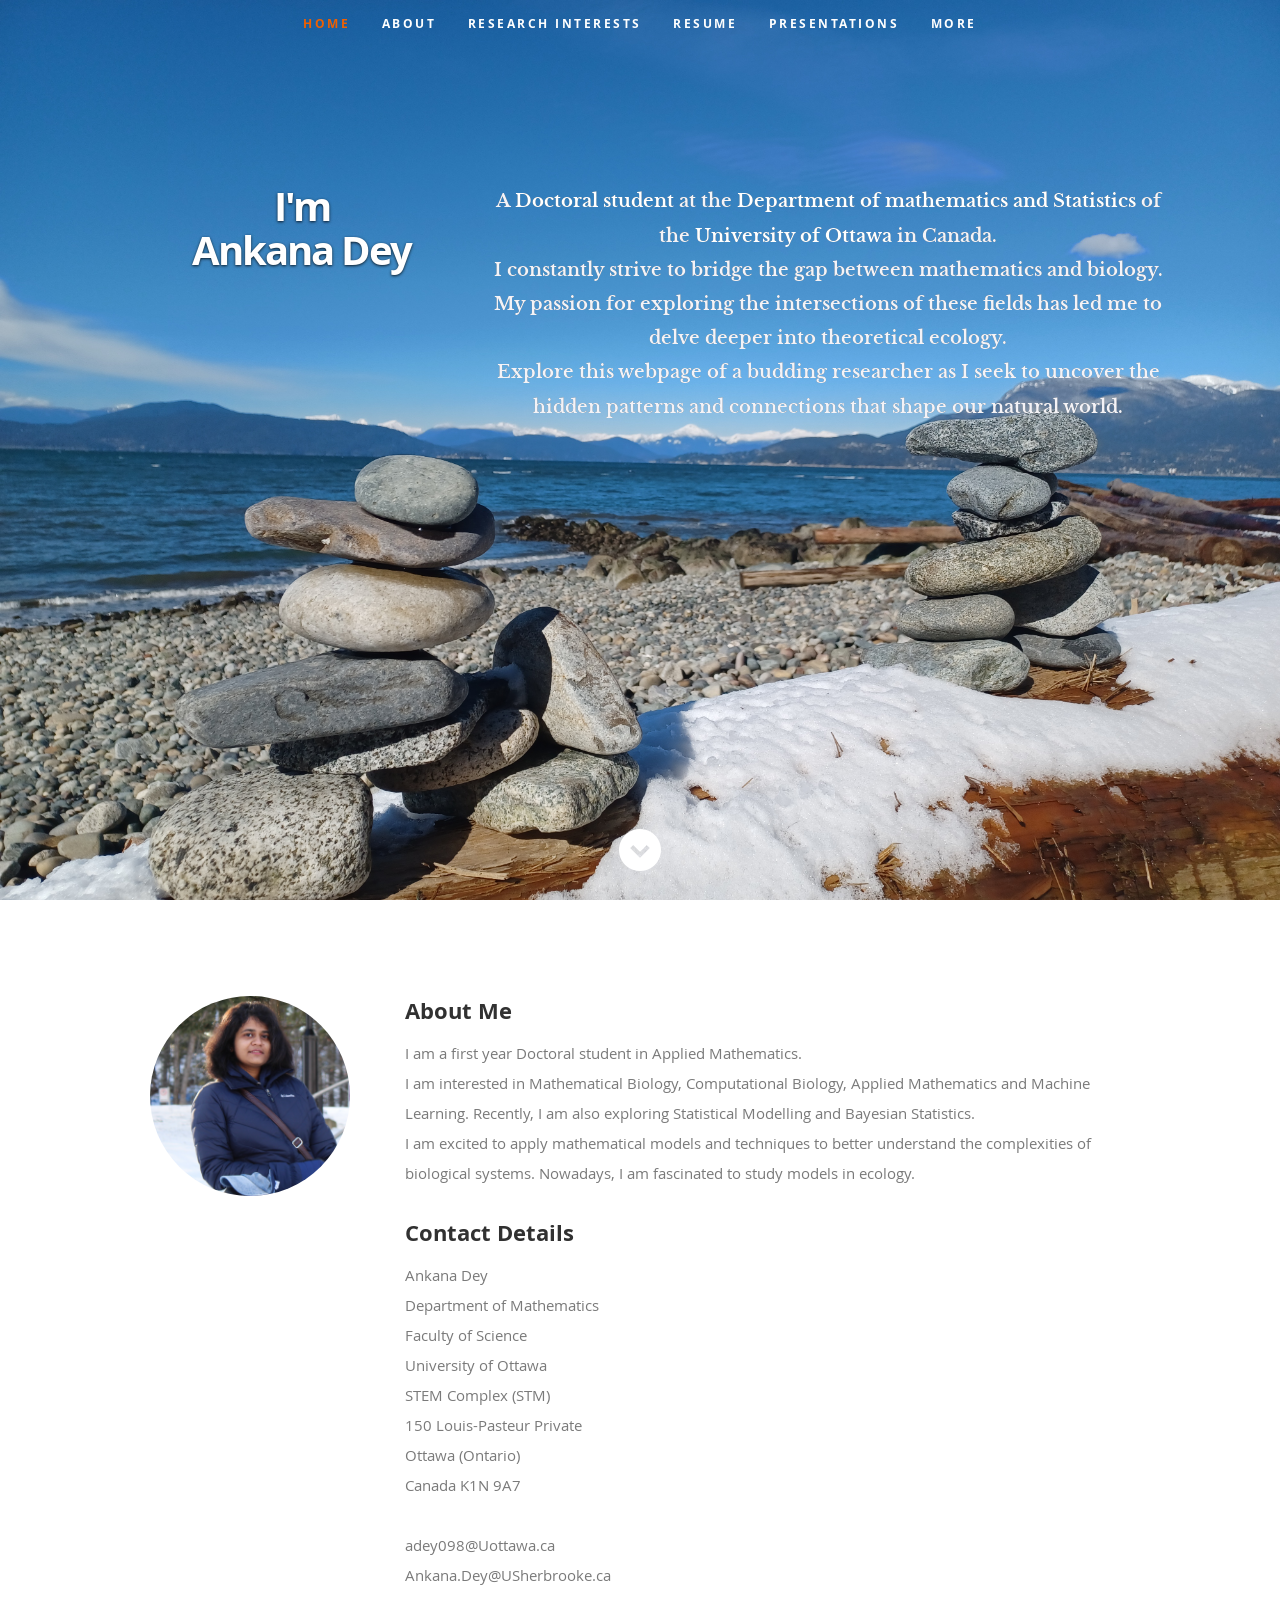
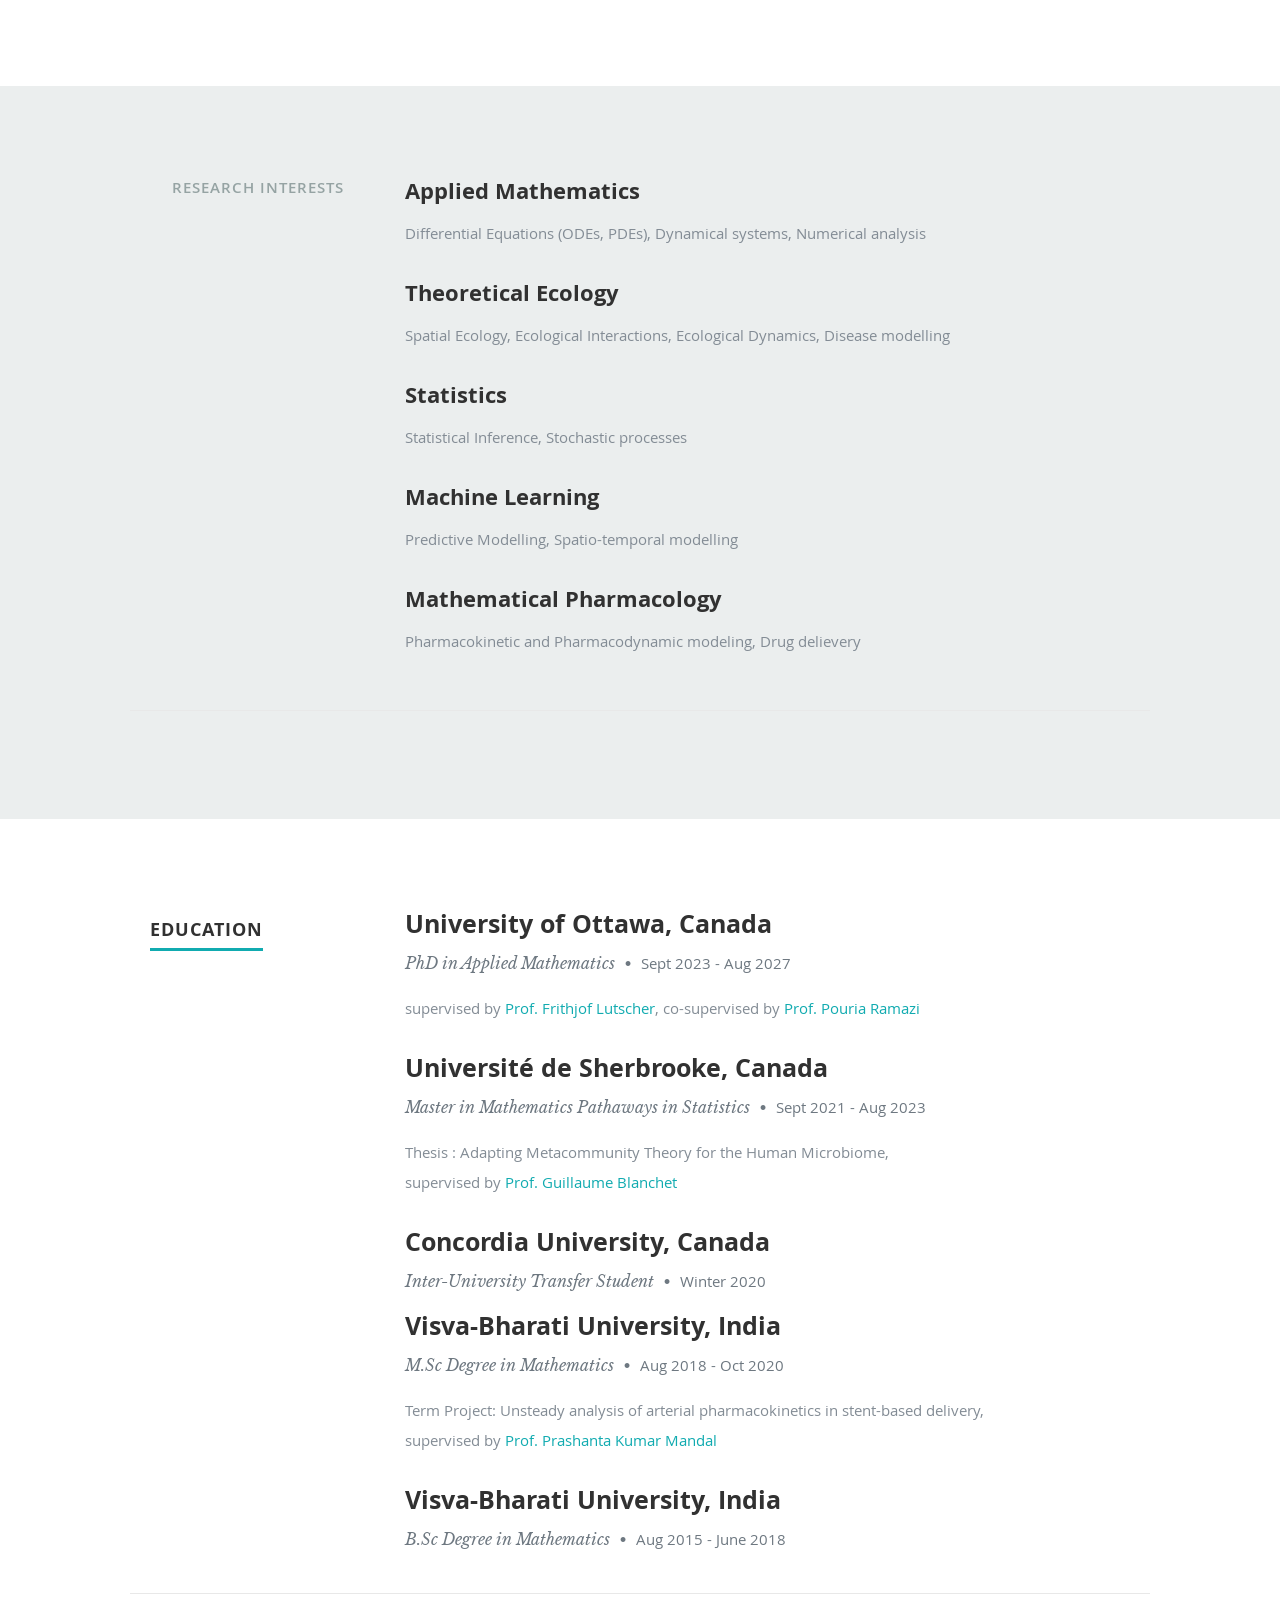
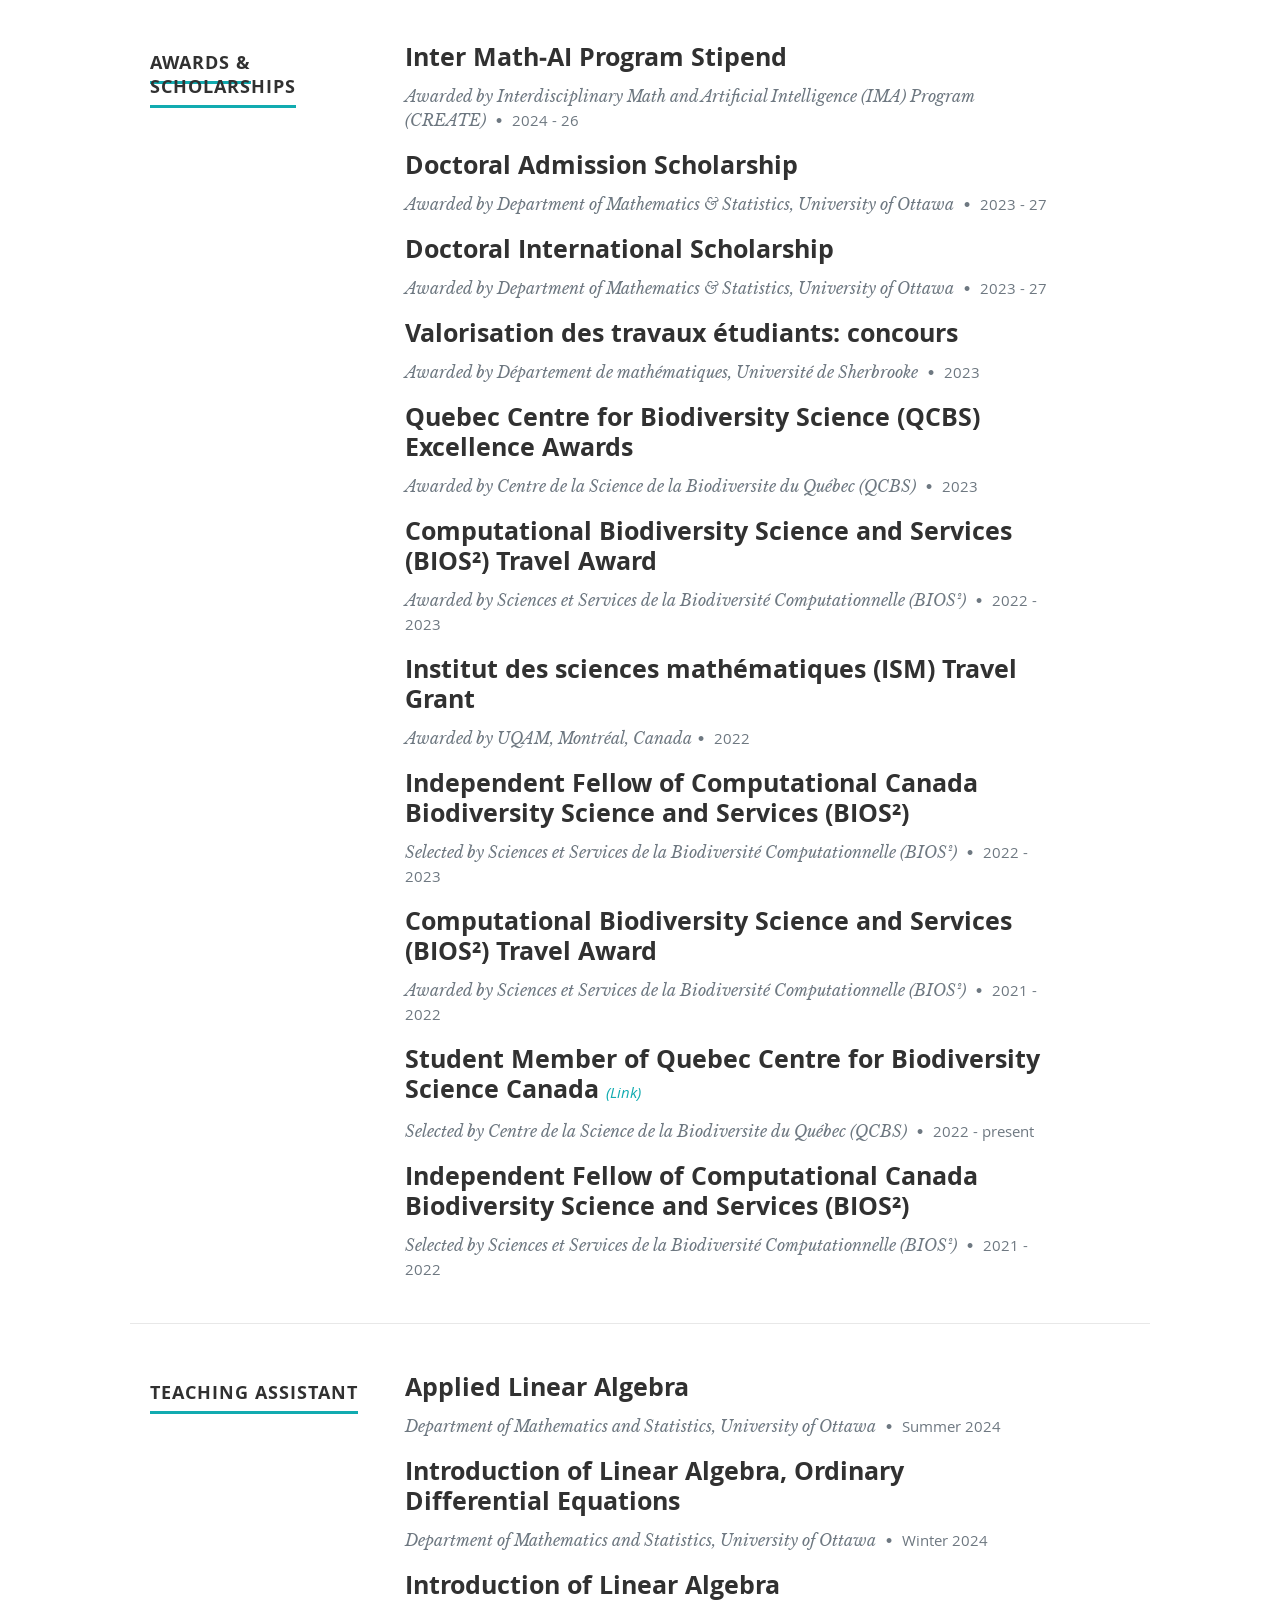
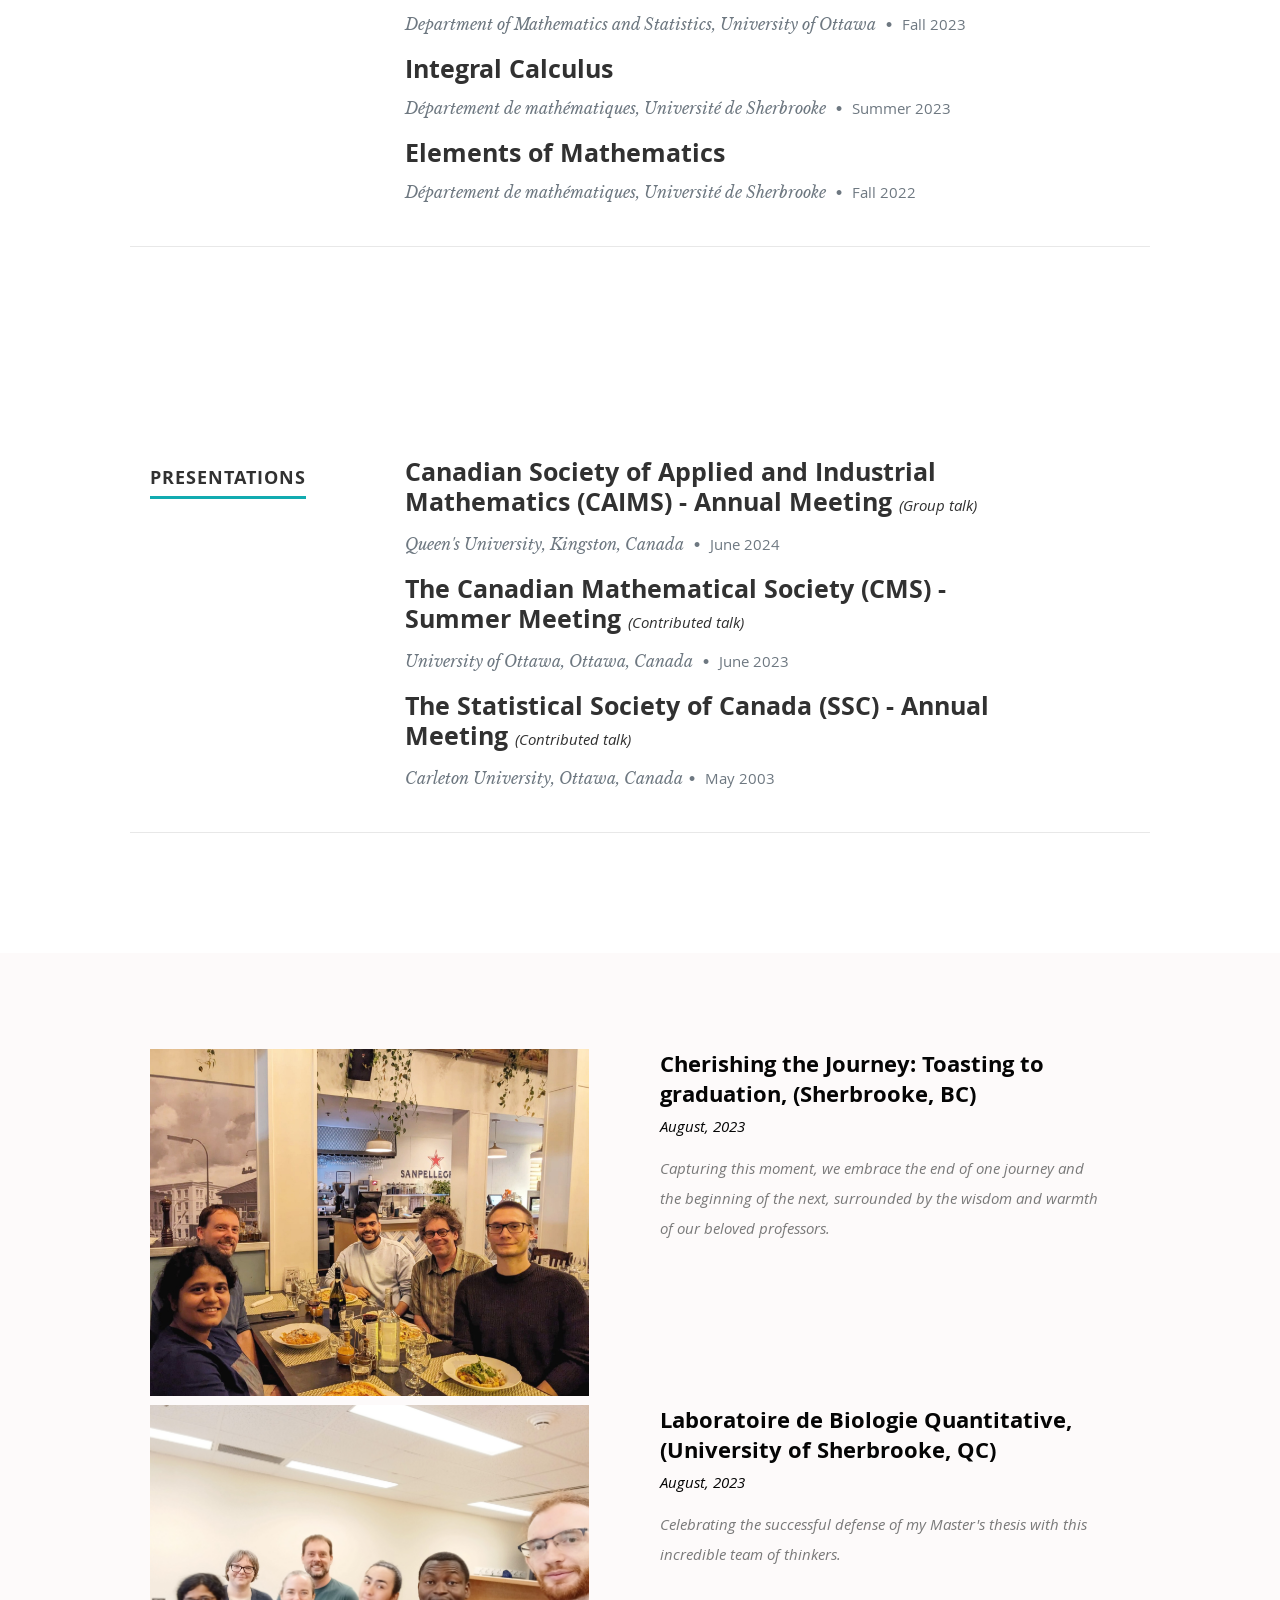
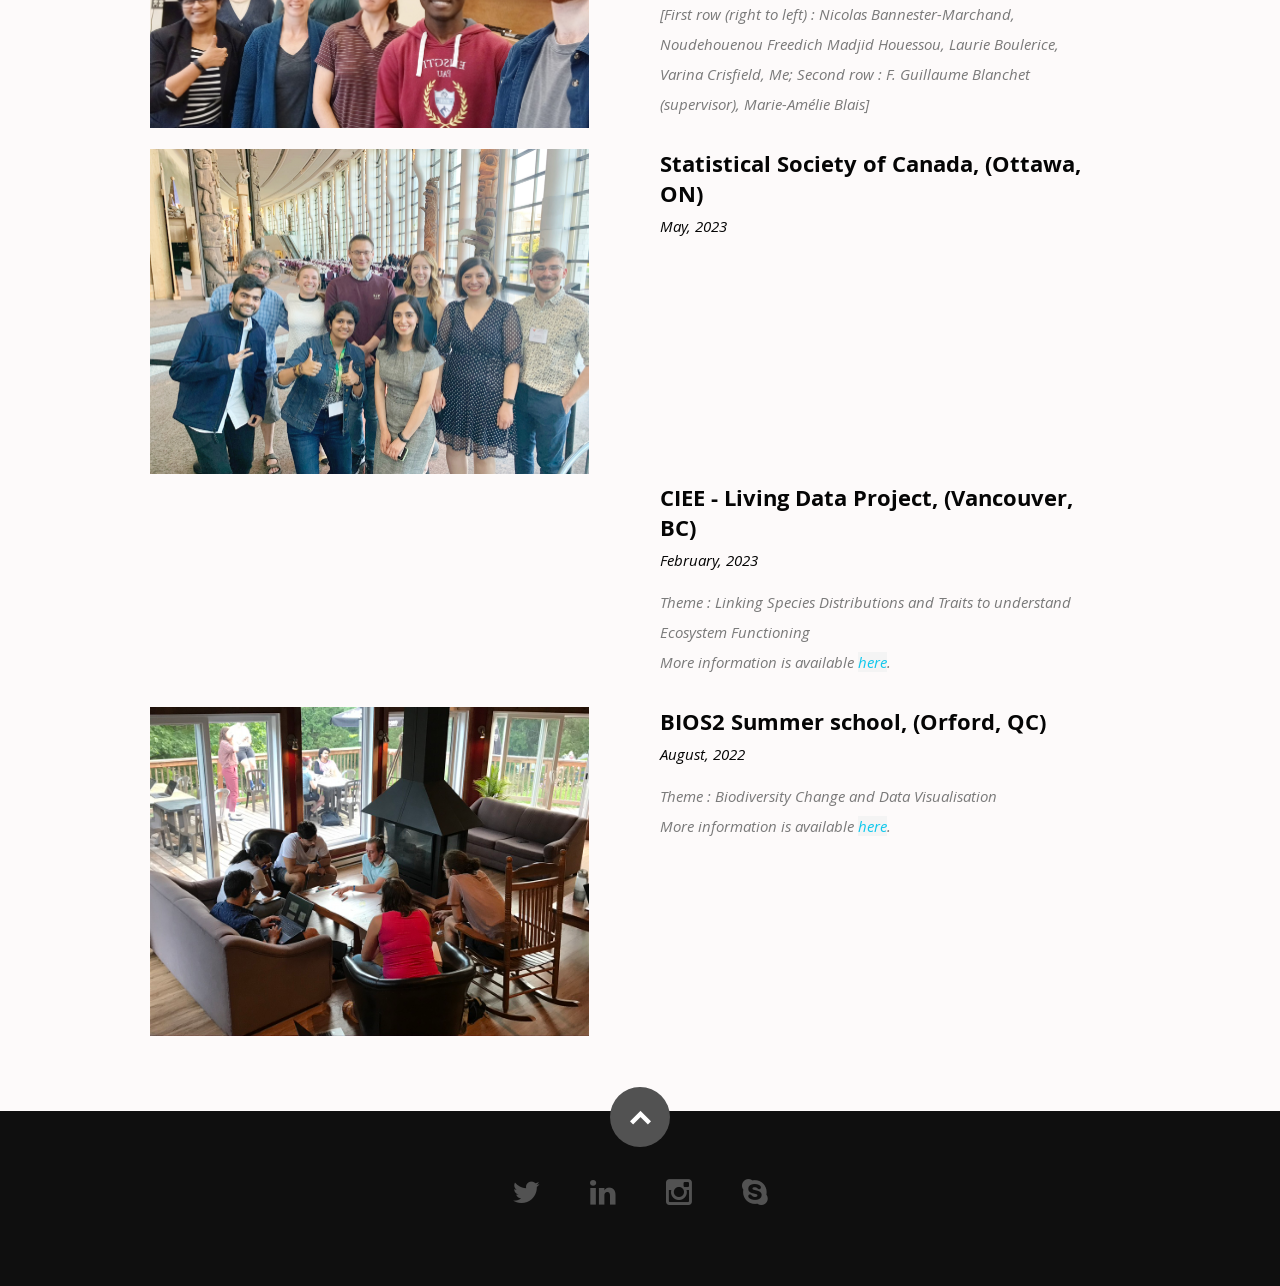
==== commit 6fbb5875: "Update index.html" ====
--- a/index.html
+++ b/index.html
@@ -154,9 +154,9 @@
 						   <span>Department of Mathematics<br>
                            Faculty of Science<br>
                            University of Ottawa<br>
-                           STEM Complex (Office: STM 507)<br>
+                           STEM Complex (STM)<br>
                            150 Louis-Pasteur Private<br>
-                           Ottawa, ON<br>
+                           Ottawa (Ontario)<br>
                            Canada K1N 9A7<br>
                      </span><br>
 						   <!--<span>(123)456-7890</span><br>-->
@@ -196,7 +196,8 @@
                <div class="twelve columns">
 
                   <h3> Applied Mathematics</h3>
-                  <p class="info">Differential Equations (ODEs, PDEs), Dynamical systems, Numerical analysis </p>
+                  <p class="info">Differential Equations (ODEs, PDEs), Dynamical systems, Numerical analysis
+                      </p>
 
                </div>
 
@@ -213,22 +214,32 @@
 
                </div>
             </div> <!-- item end -->
+
+            <div class="row item">
+
+               <div class="twelve columns">
+
+                  <h3>Statistics</h3>
+                  <p class="info">Statistical Inference, Stochastic processes</p>
+
+               
+               </div>
+
+         </div> <!-- item end -->
+
+         <div class="row item">
+
+            <div class="twelve columns">
+
+               <h3>Machine Learning</h3>
+               <p class="info">Predictive Modelling, Spatio-temporal modelling</p>
+
             
+            </div>
+
+      </div> <!-- item end -->
             
-
-
-            <div class="row item">
-
-               <div class="twelve columns">
-
-                  <h3>Statistics</h3>
-                  <p class="info">Statistical Inference, Stochastic processes, Estimation of Parameters</p>
-
-               
-               </div>
-
-         </div> <!-- item end -->
-		 <div class="row item">
+            <div class="row item">
 
                   <div class="twelve columns">
    
@@ -240,6 +251,9 @@
 
             </div> <!-- item end -->
 
+
+            
+
          </div> <!-- main-col end -->
 
       </div> <!-- End Education -->
@@ -272,8 +286,9 @@
                   <p class="info">PhD in Applied Mathematics <span>&bull;</span> <em class="date">Sept 2023 - Aug 2027</em></p>
 
                   
-                     supervised by <a href="https://www.uottawa.ca/faculty-science/professors/frithjof-lutscher" target="_blank">Prof. Frithjof Lutscher</i></a> </p>
-
+                     supervised by <a href="https://www.uottawa.ca/faculty-science/professors/frithjof-lutscher" target="_blank">Prof. Frithjof Lutscher</i></a>, co-supervised by <a href="https://brocku.ca/mathematics-science/mathematics/directory/pouria-ramazi/#coursesdeb8-70a5" target="_blank">Prof. Pouria Ramazi</i></a> </p>
+                  </p>
+                   
                </div>
 
             </div> <!-- item end -->
@@ -285,7 +300,7 @@
                   <h3>Université de Sherbrooke, Canada</h3>
                   <p class="info">Master in Mathematics Pathaways in Statistics <span>&bull;</span> <em class="date">Sept 2021 - Aug 2023</em></p>
 
-                  <p> Thesis :Adapting metacommunity theory to the human gastrointestinal microbiome, <br>
+                  <p> Thesis : Adapting Metacommunity Theory for the Human Microbiome, <br>
                      supervised by <a href="https://www.usherbrooke.ca/recherche/specialistes/details/guillaume.blanchet" target="_blank">Prof. Guillaume Blanchet</i></a> </p>
 
                </div>
@@ -350,7 +365,18 @@
 
             <div class="row item">
 
-		<div class="twelve columns">
+               <div class="twelve columns">
+
+                  <h3>Inter Math‑AI Program Stipend </h3>
+                  <p class="info">Awarded by Interdisciplinary Math and Artificial Intelligence (IMA) Program
+                     (CREATE) <span>&bull;</span> 
+                     <em class="date"> 2024 - 26</em></p>
+
+      
+
+               </div>
+
+               <div class="twelve columns">
 
                   <h3>Doctoral Admission Scholarship </h3>
                   <p class="info">Awarded by Department of Mathematics & Statistics, University of Ottawa <span>&bull;</span> 
@@ -507,7 +533,17 @@
 
             <div class="row item">
 
-	      <div class="twelve columns">
+               <div class="twelve columns">
+
+                  <h3>Applied Linear Algebra </h3> 
+               
+                  <p class="info">Department of Mathematics and Statistics, University of Ottawa <span>&bull;</span> <em class="date">Summer 2024</em></p>
+
+                  
+
+               </div>
+
+               <div class="twelve columns">
 
                   <h3>Introduction of Linear Algebra, Ordinary Differential Equations </h3> 
                
@@ -576,6 +612,23 @@
          <div class="nine columns main-col">
 
             <div class="row item">
+
+               
+
+               <div class="twelve columns">
+
+                  <h3> Canadian Society of Applied and Industrial Mathematics (CAIMS) - Annual Meeting <em>(Group talk)<em></h3>
+                  <p class="info">Queen's University, Kingston, Canada <span>&bull;</span> <em class="date">June 2024</em></p>
+
+                 
+
+               </div>
+
+            </div> <!-- item end -->
+
+            <div class="row item">
+
+               
 
                <div class="twelve columns">
 
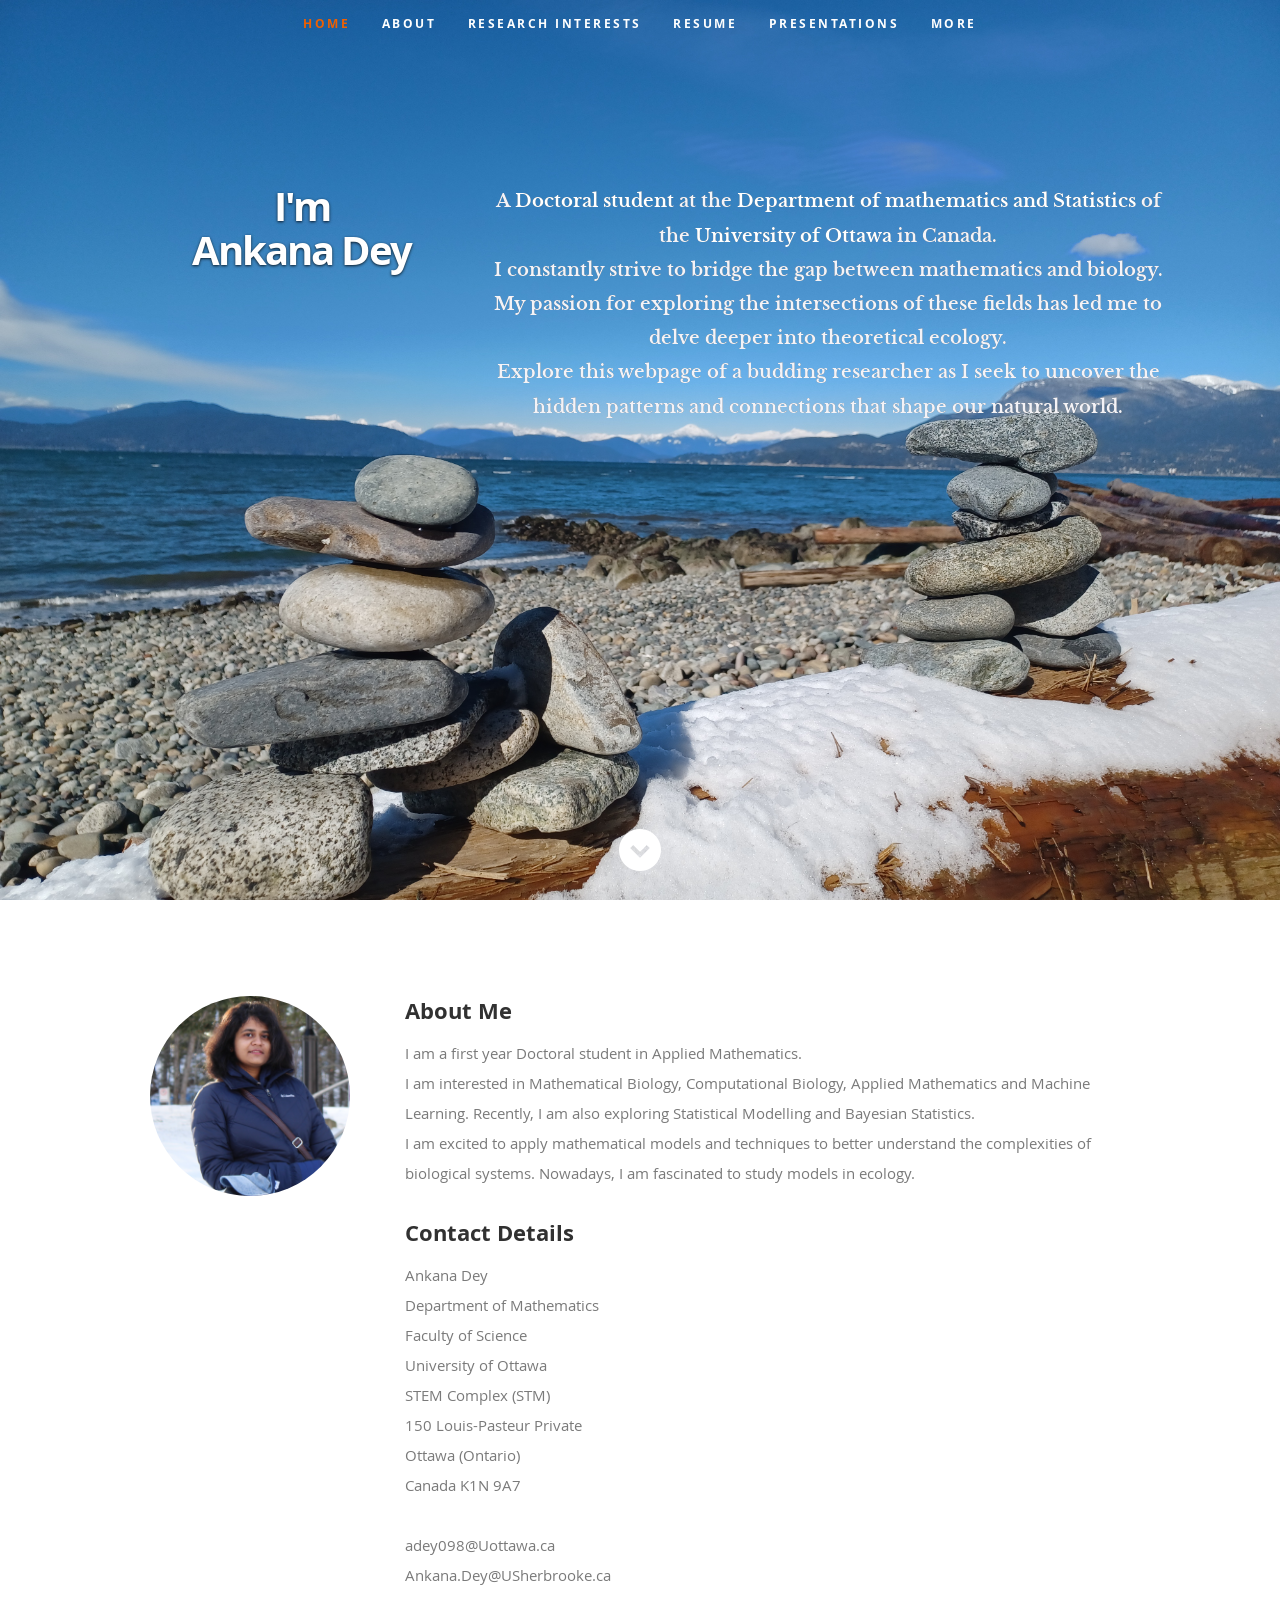
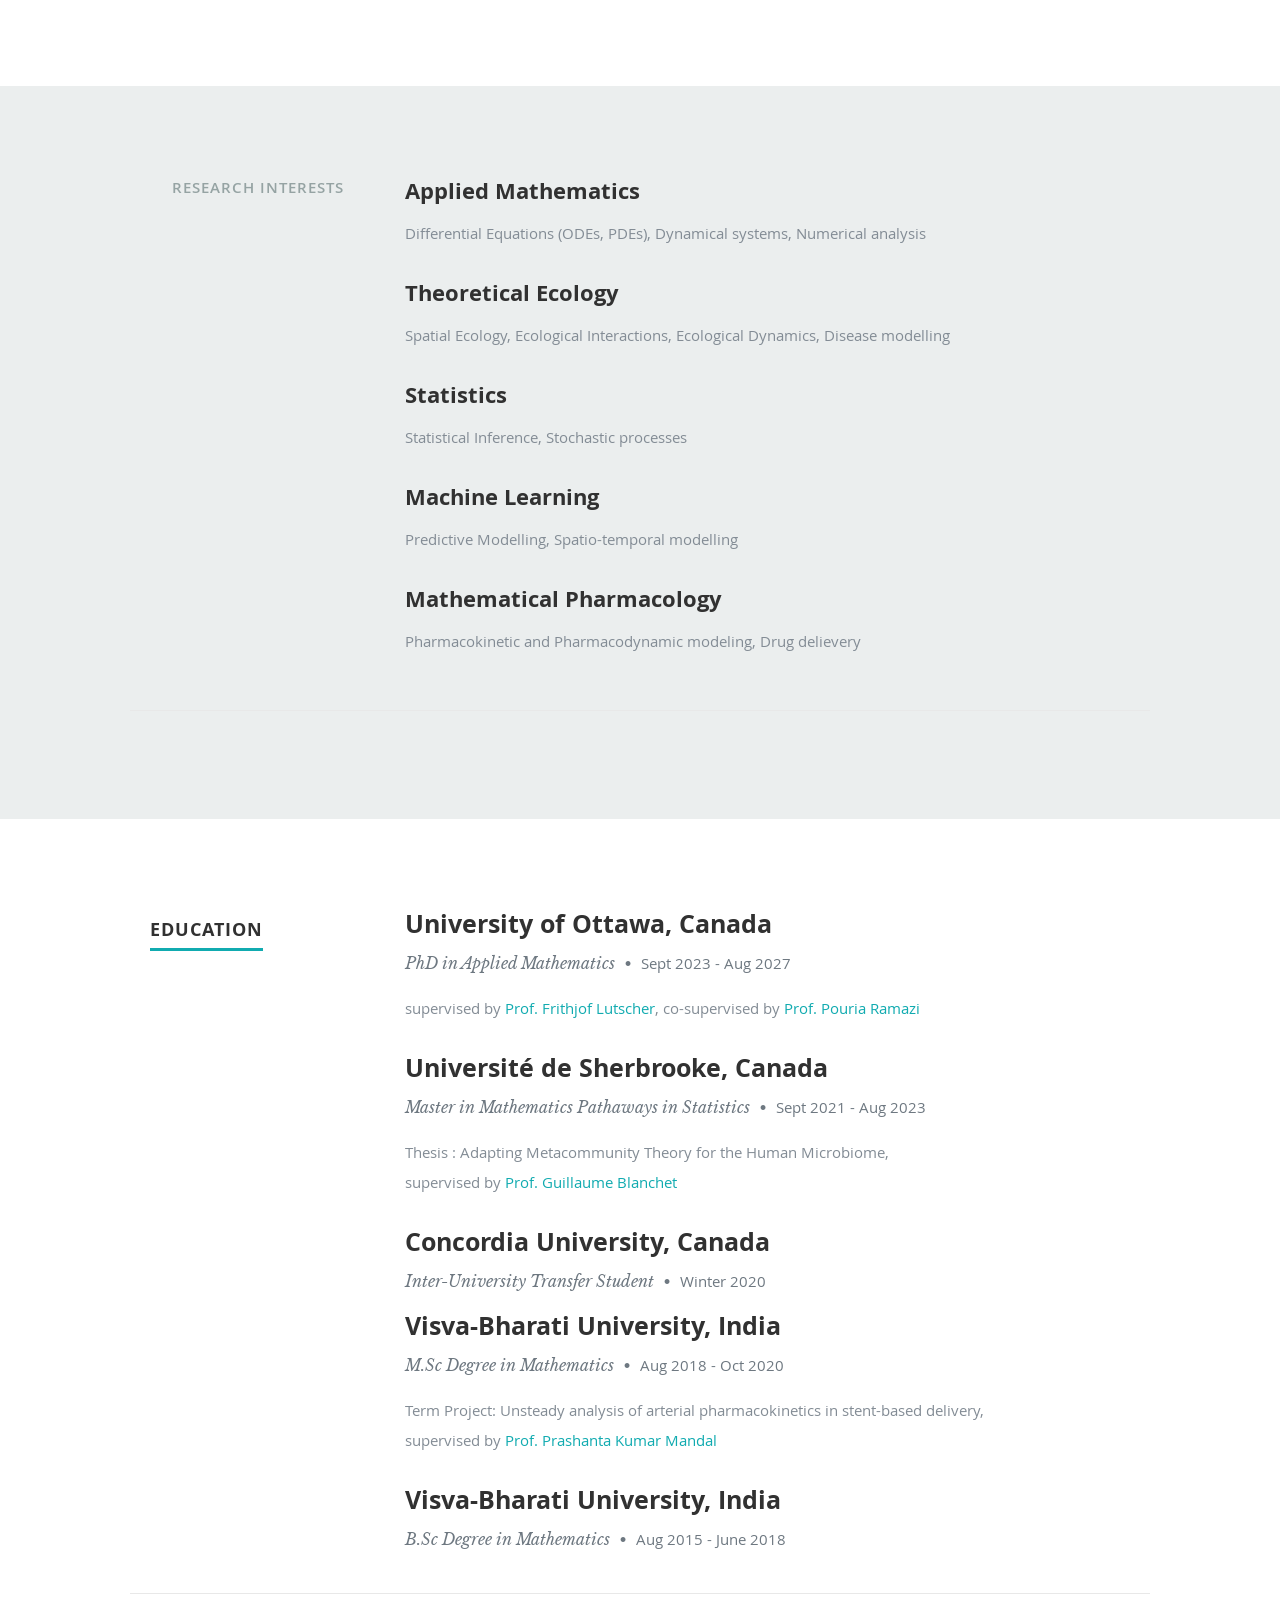
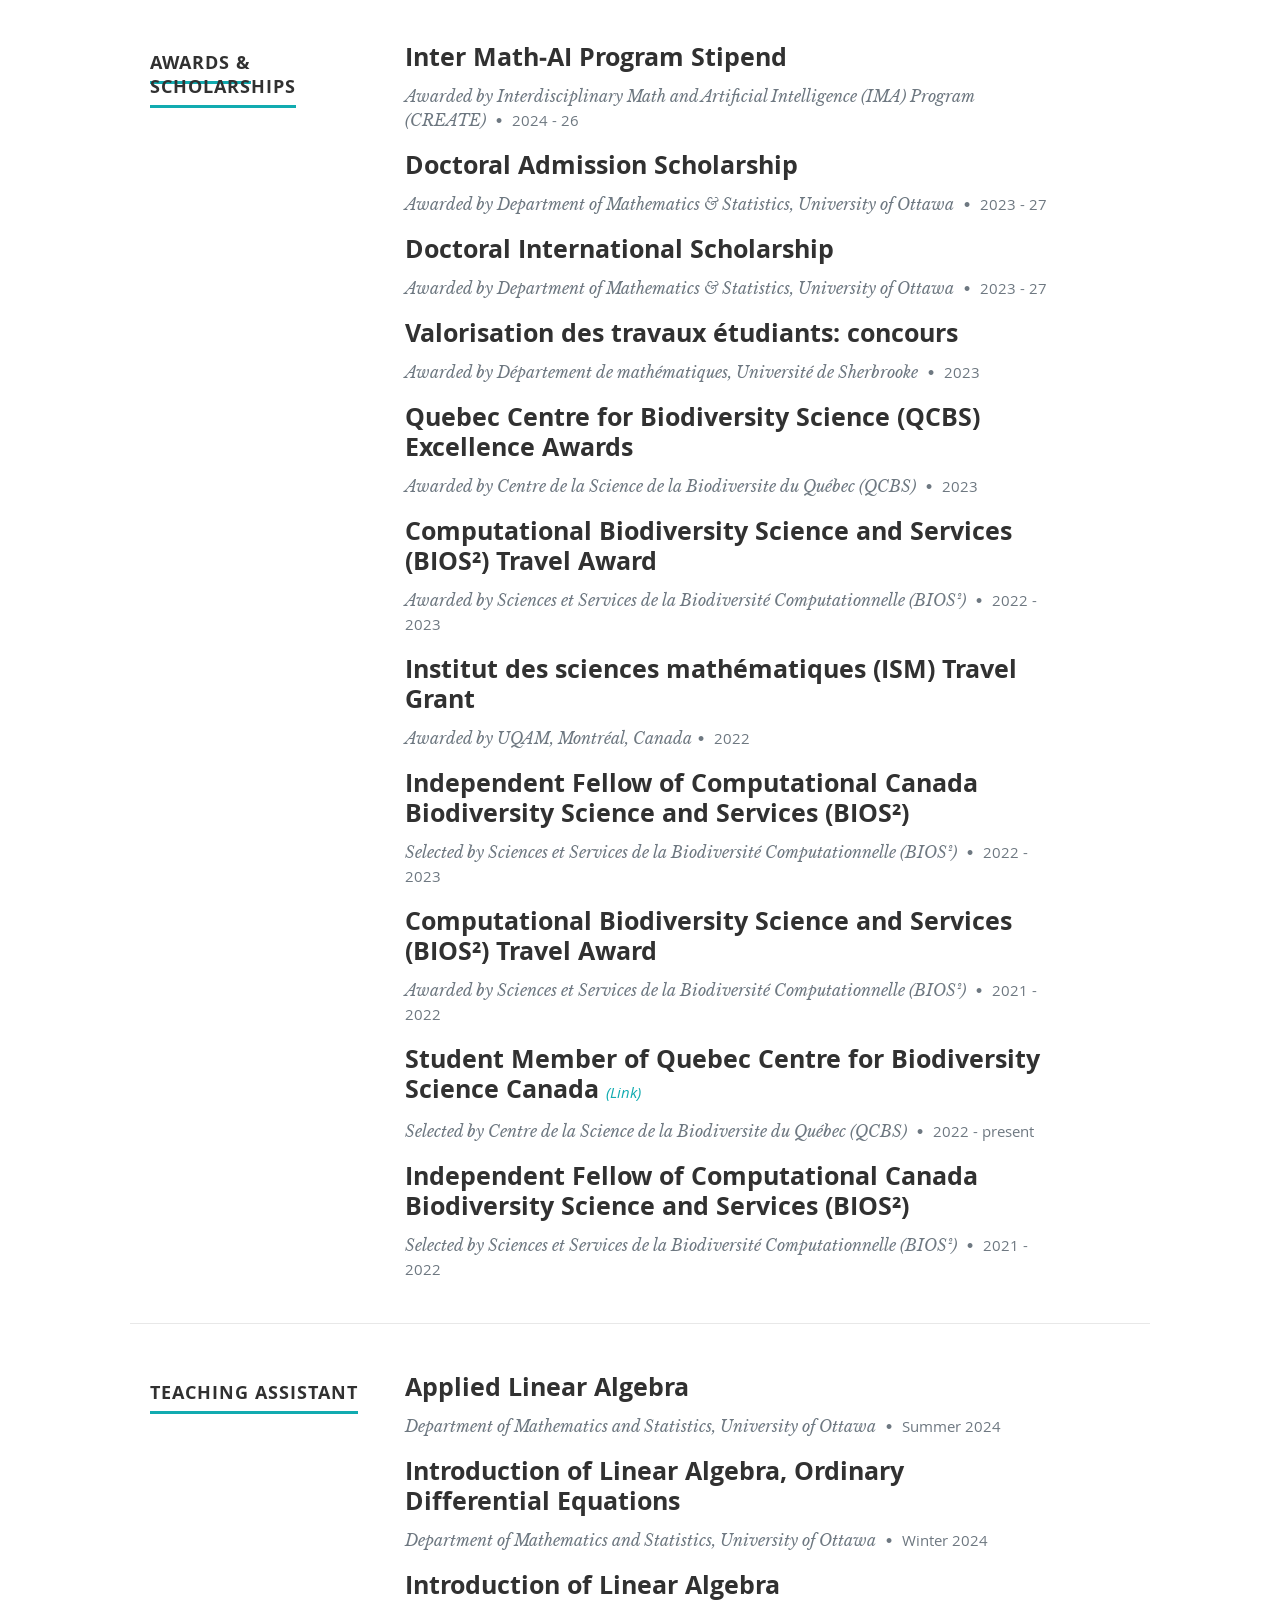
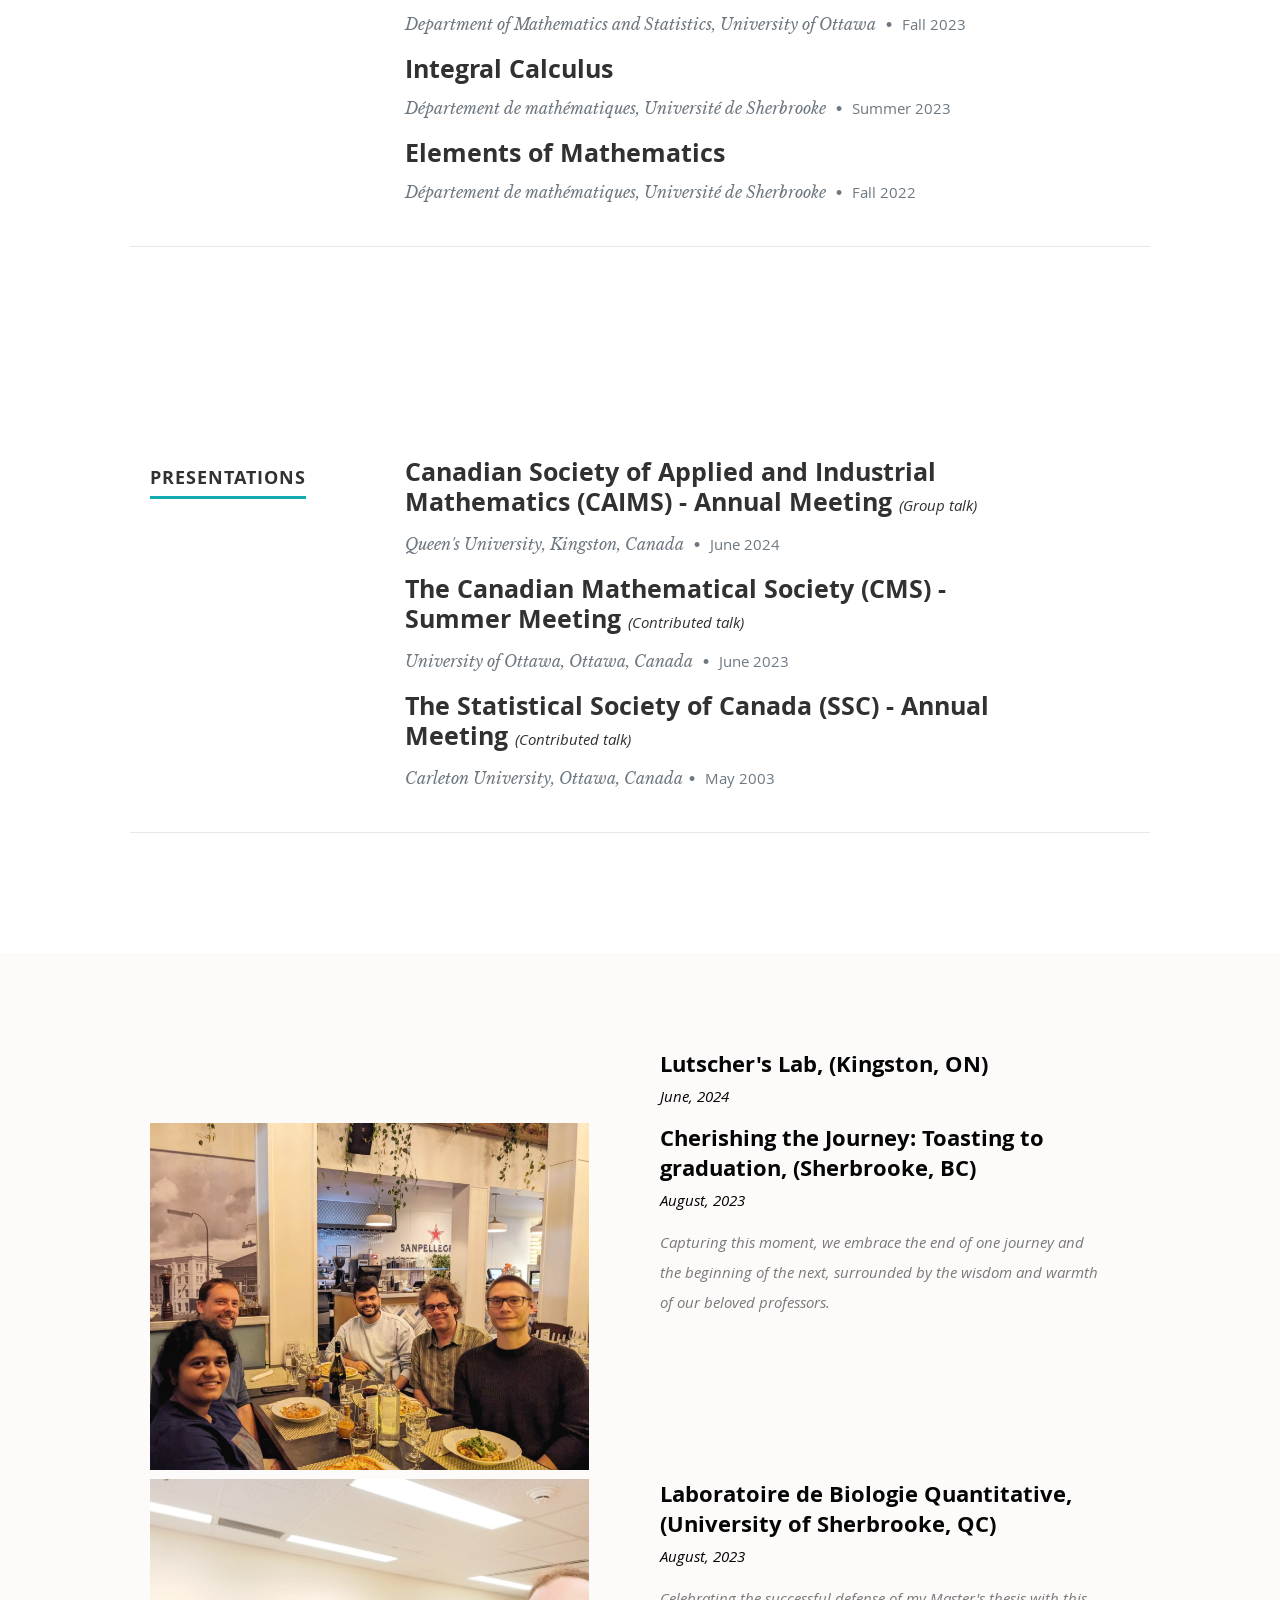
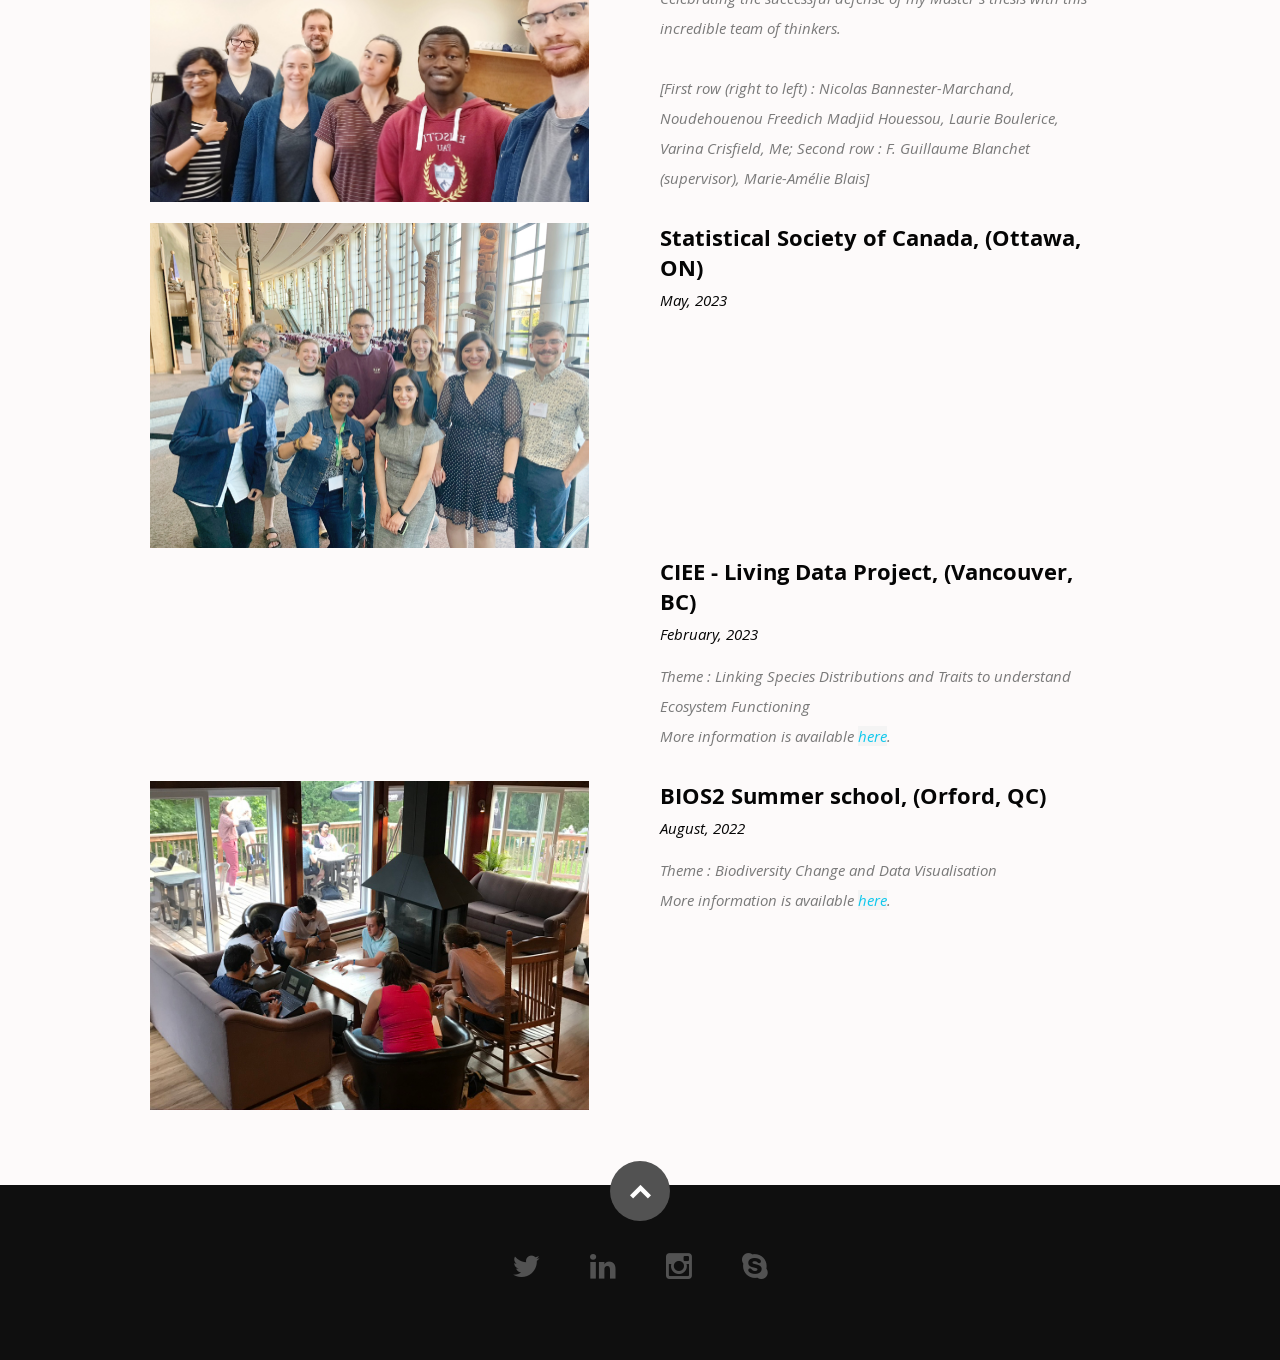
==== commit b9b7b4f1: "Update index.html" ====
--- a/index.html
+++ b/index.html
@@ -666,6 +666,30 @@
 
    <section id="more">
 
+
+      <div class="row">
+
+         
+         
+         
+         <div class="six columns main-col">
+
+            <img   src="images/lab photo.jpg" alt="" />
+
+         </div>
+
+         <div class="six columns main-col">
+
+            <h2>Lutscher's Lab, (Kingston, ON) <br>
+               <em class="date"> June, 2024</em> </h2>
+
+            
+         
+
+         </div> <!-- end .main-col -->
+
+      </div>
+
       <div class="row">
 
          
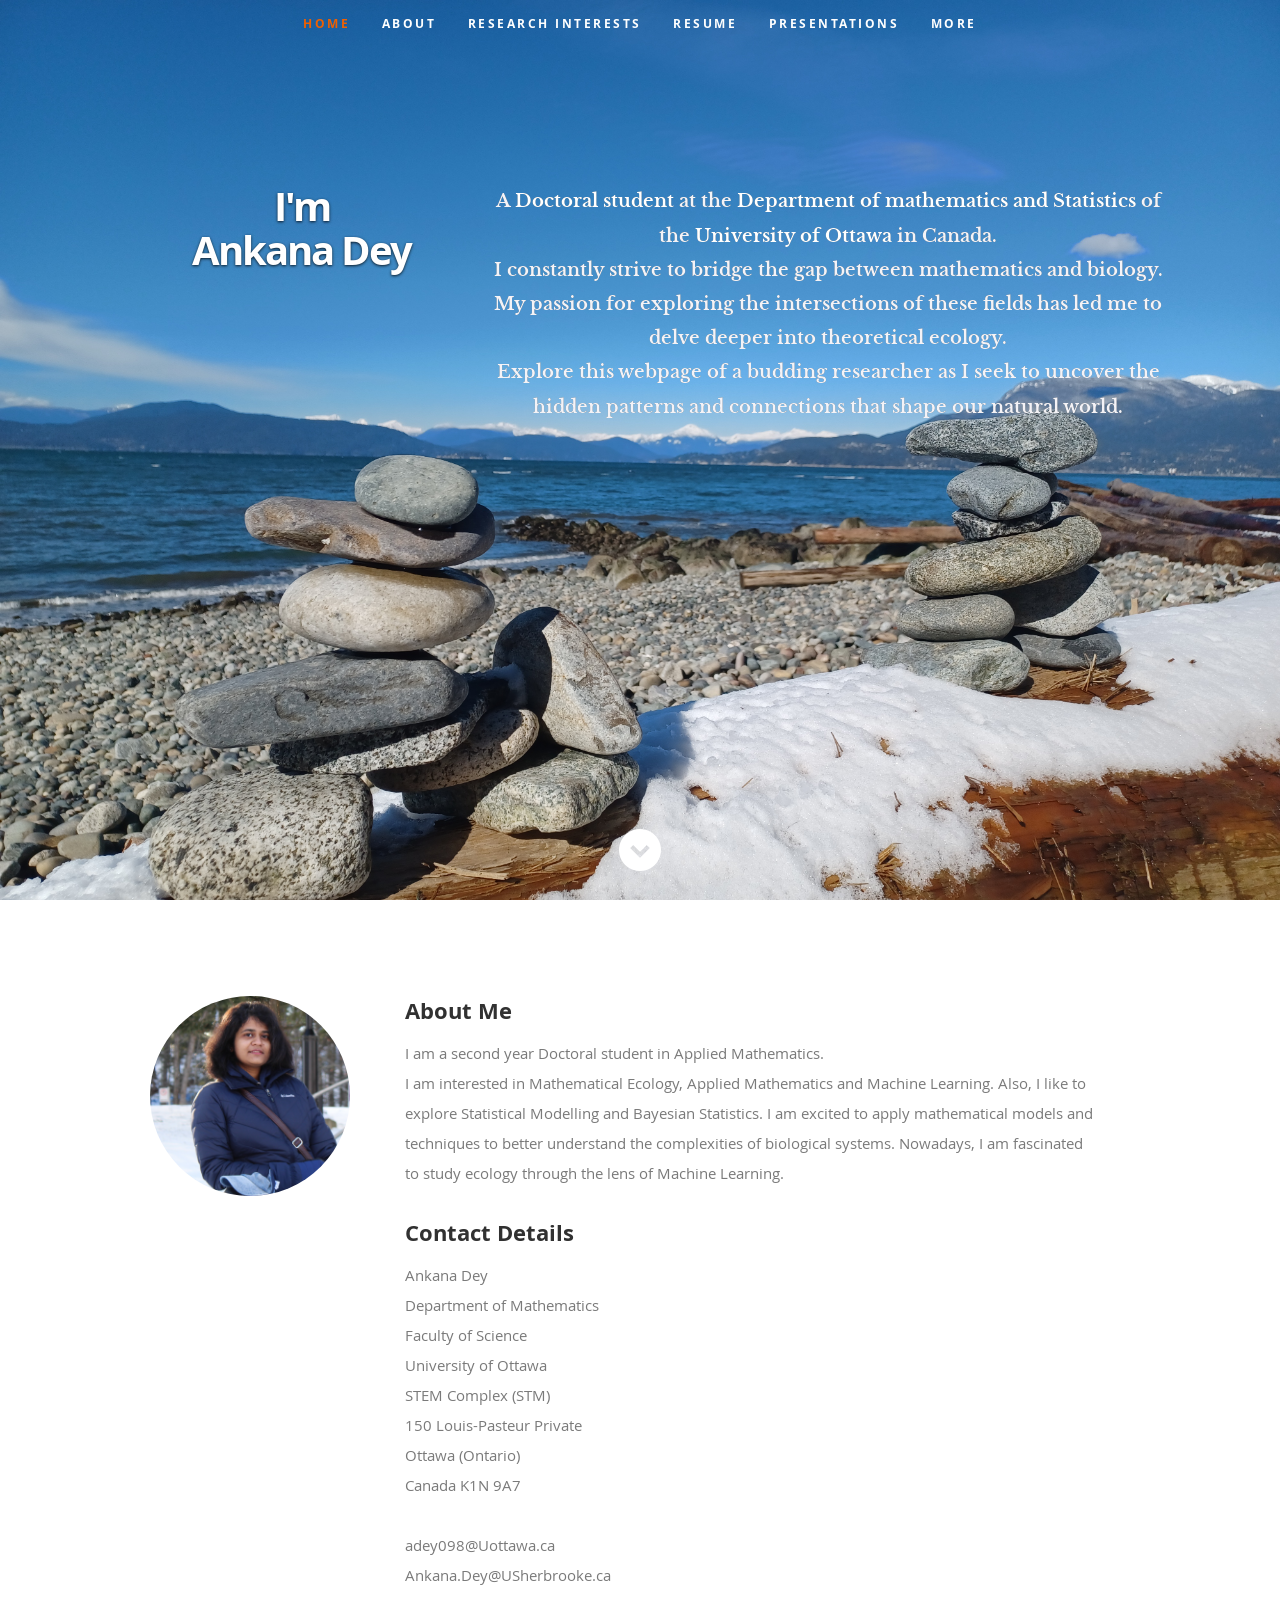
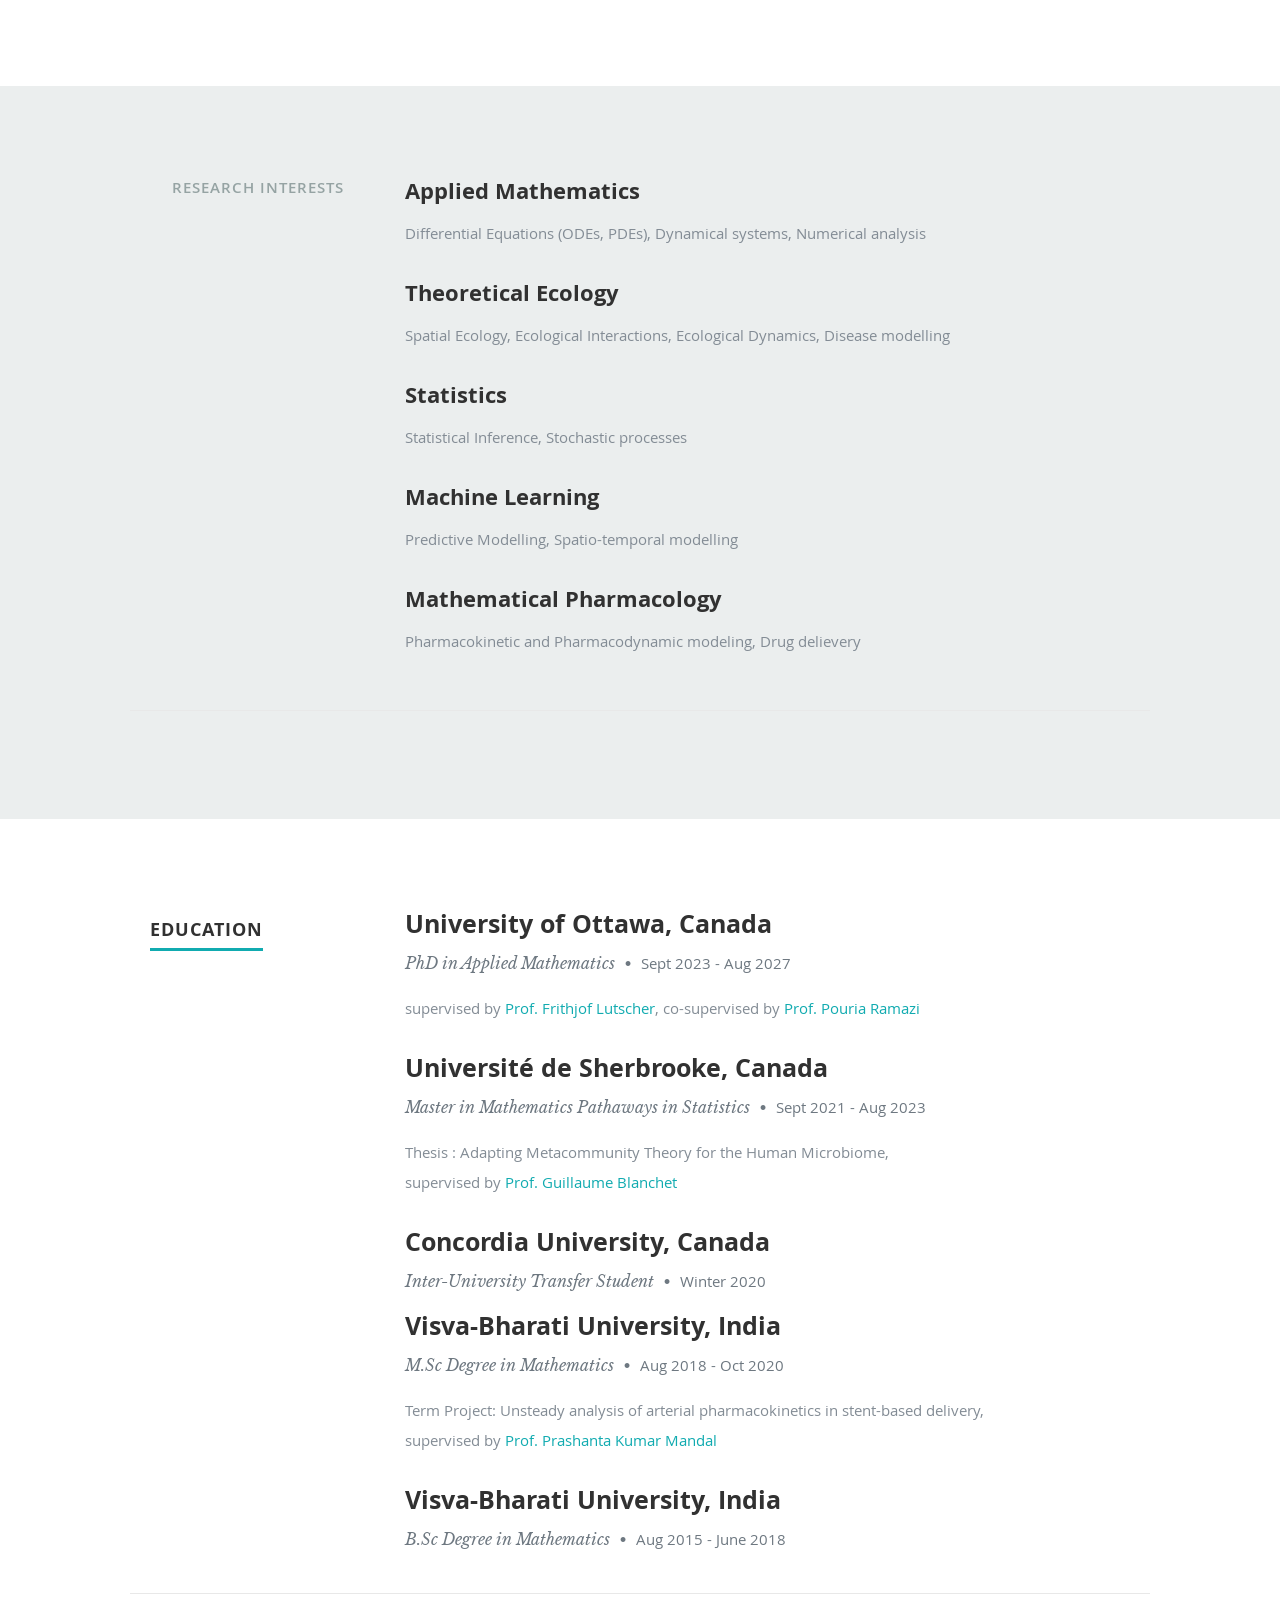
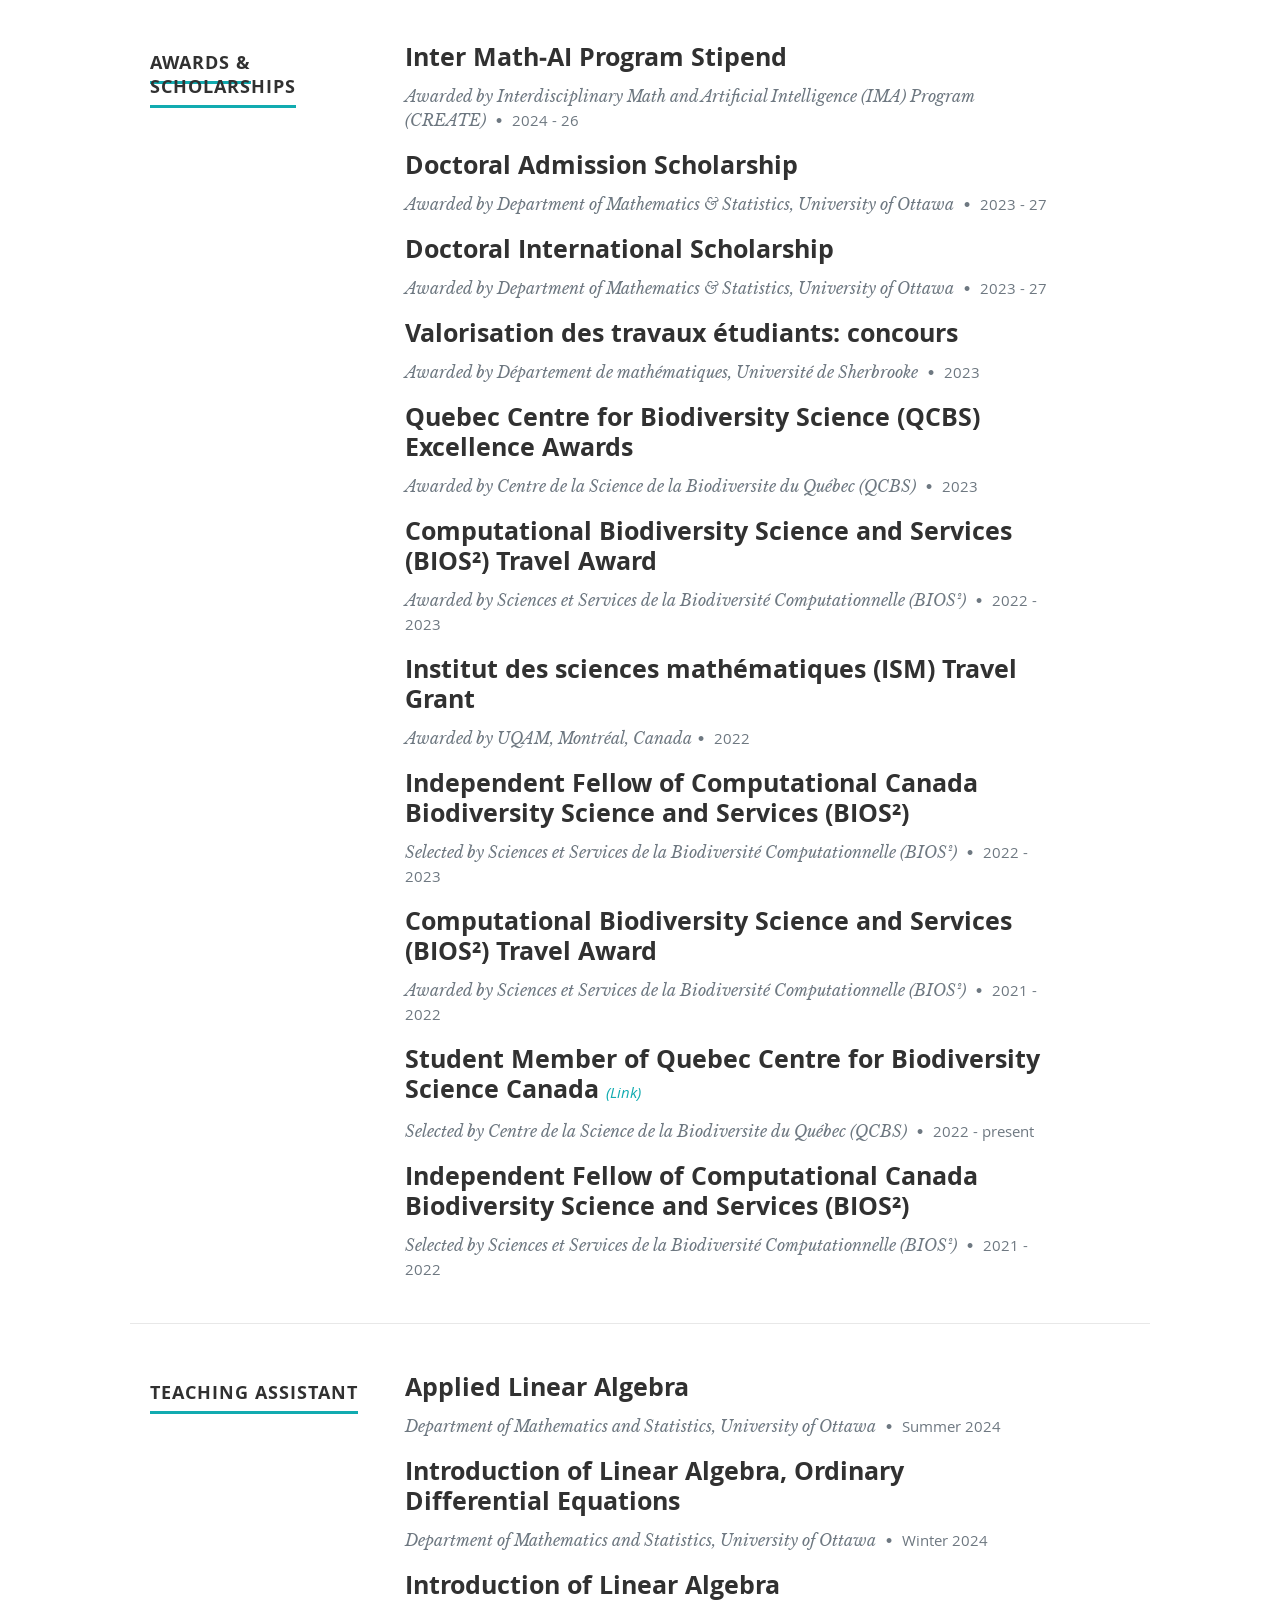
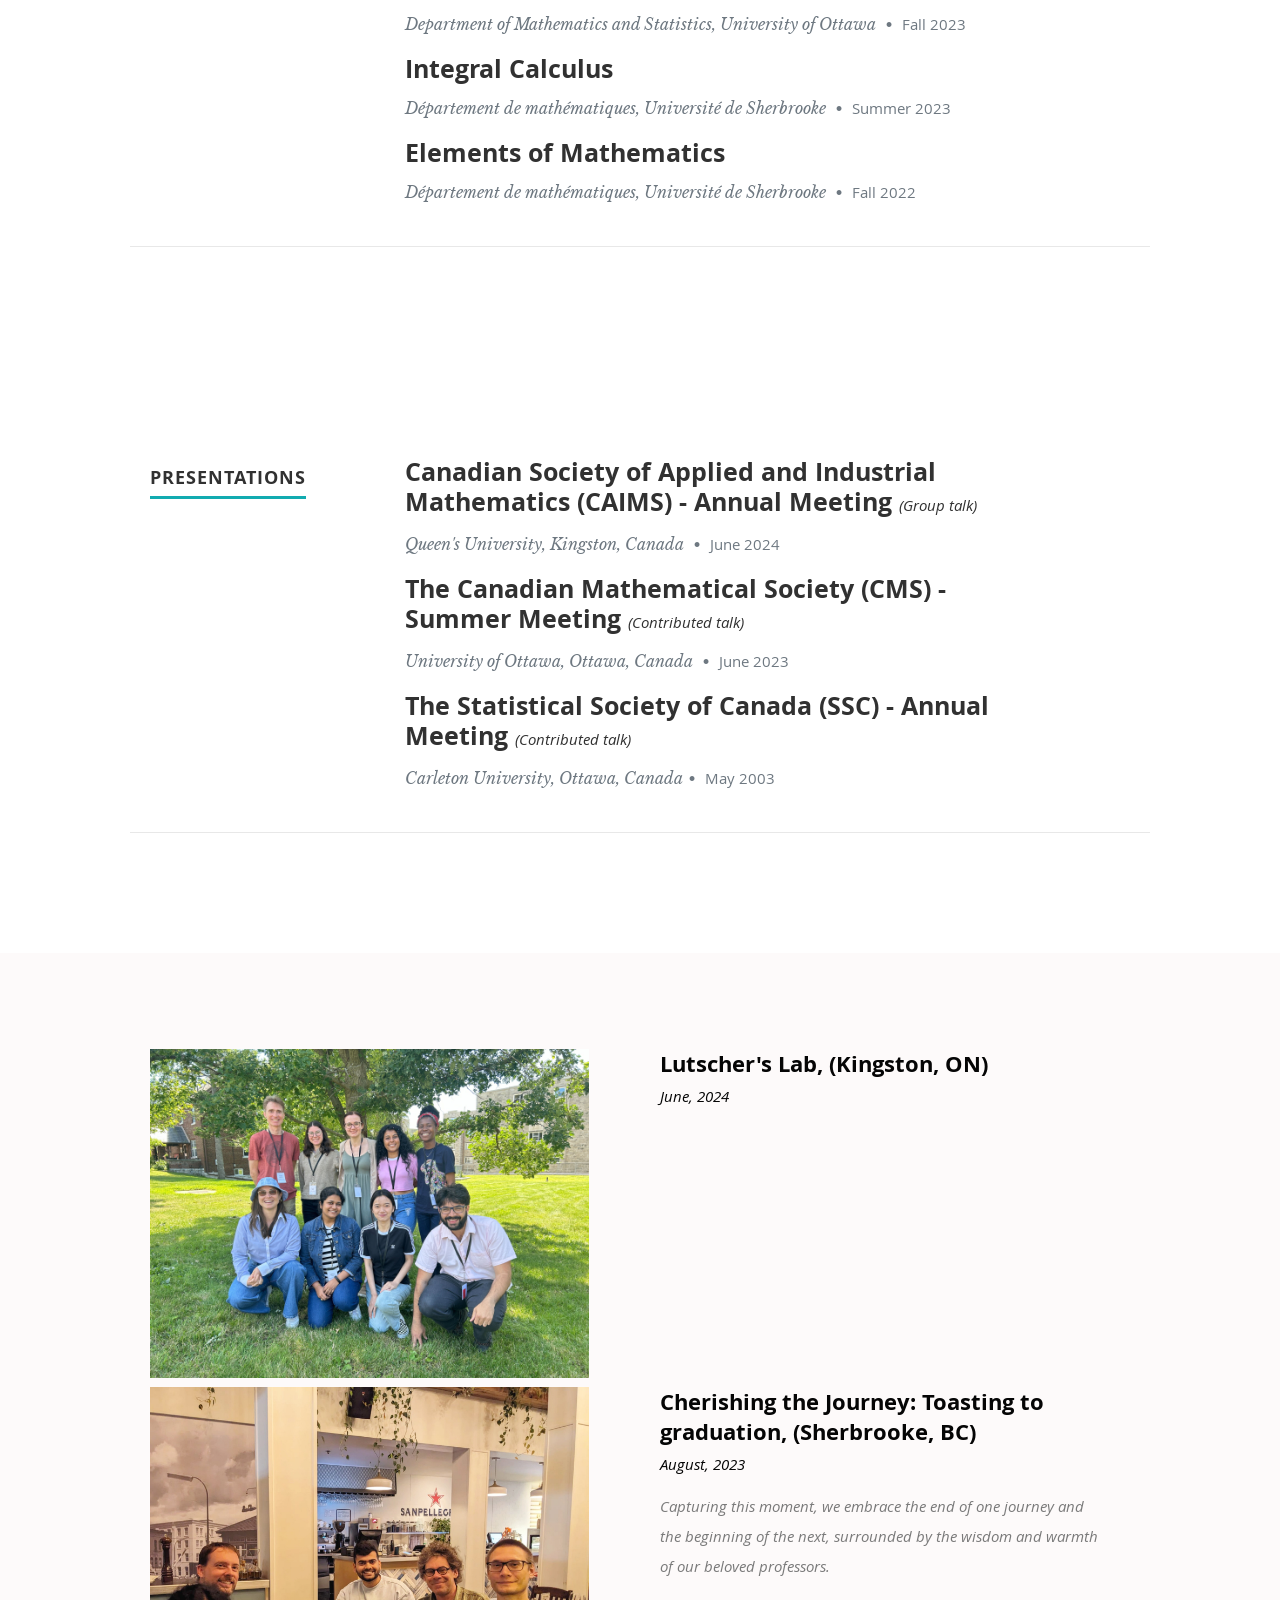
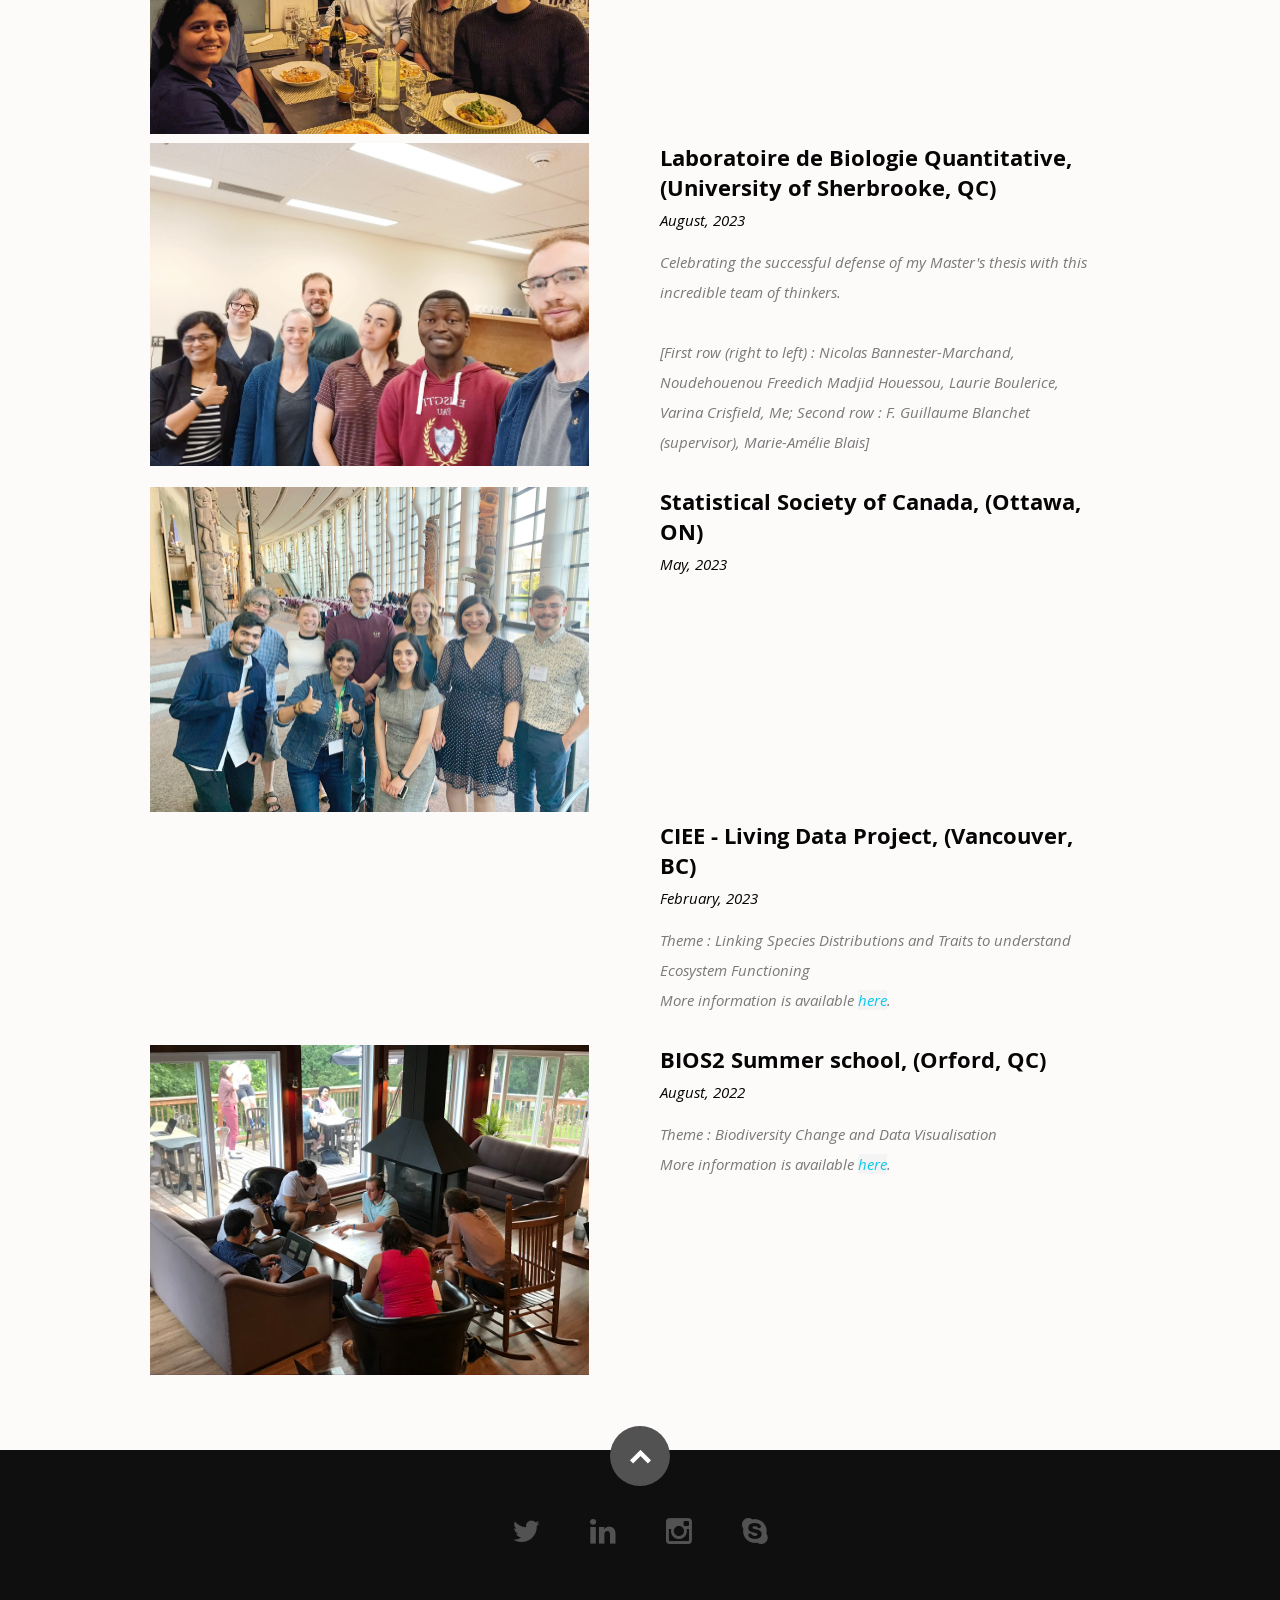
==== commit 366b0b53: "Update index.html" ====
--- a/index.html
+++ b/index.html
@@ -137,11 +137,9 @@
 
             <h2>About Me</h2>
 
-            <p>I am a first year Doctoral student in Applied Mathematics. <br>
-               I am interested in Mathematical Biology, Computational Biology, Applied Mathematics and Machine Learning.
-               Recently, I am also exploring Statistical Modelling and Bayesian Statistics.  <br>
-               I am excited to apply mathematical models and techniques to better understand 
-               the complexities of biological systems. Nowadays, I am fascinated to study models in ecology.
+            <p>I am a second year Doctoral student in Applied Mathematics. <br>
+               I am interested in Mathematical Ecology, Applied Mathematics and Machine Learning. Also, I like to explore Statistical Modelling and Bayesian Statistics.
+               I am excited to apply mathematical models and techniques to better understand the complexities of biological systems. Nowadays, I am fascinated to study ecology through the lens of Machine Learning.
             </p>
 
             <div class="row">
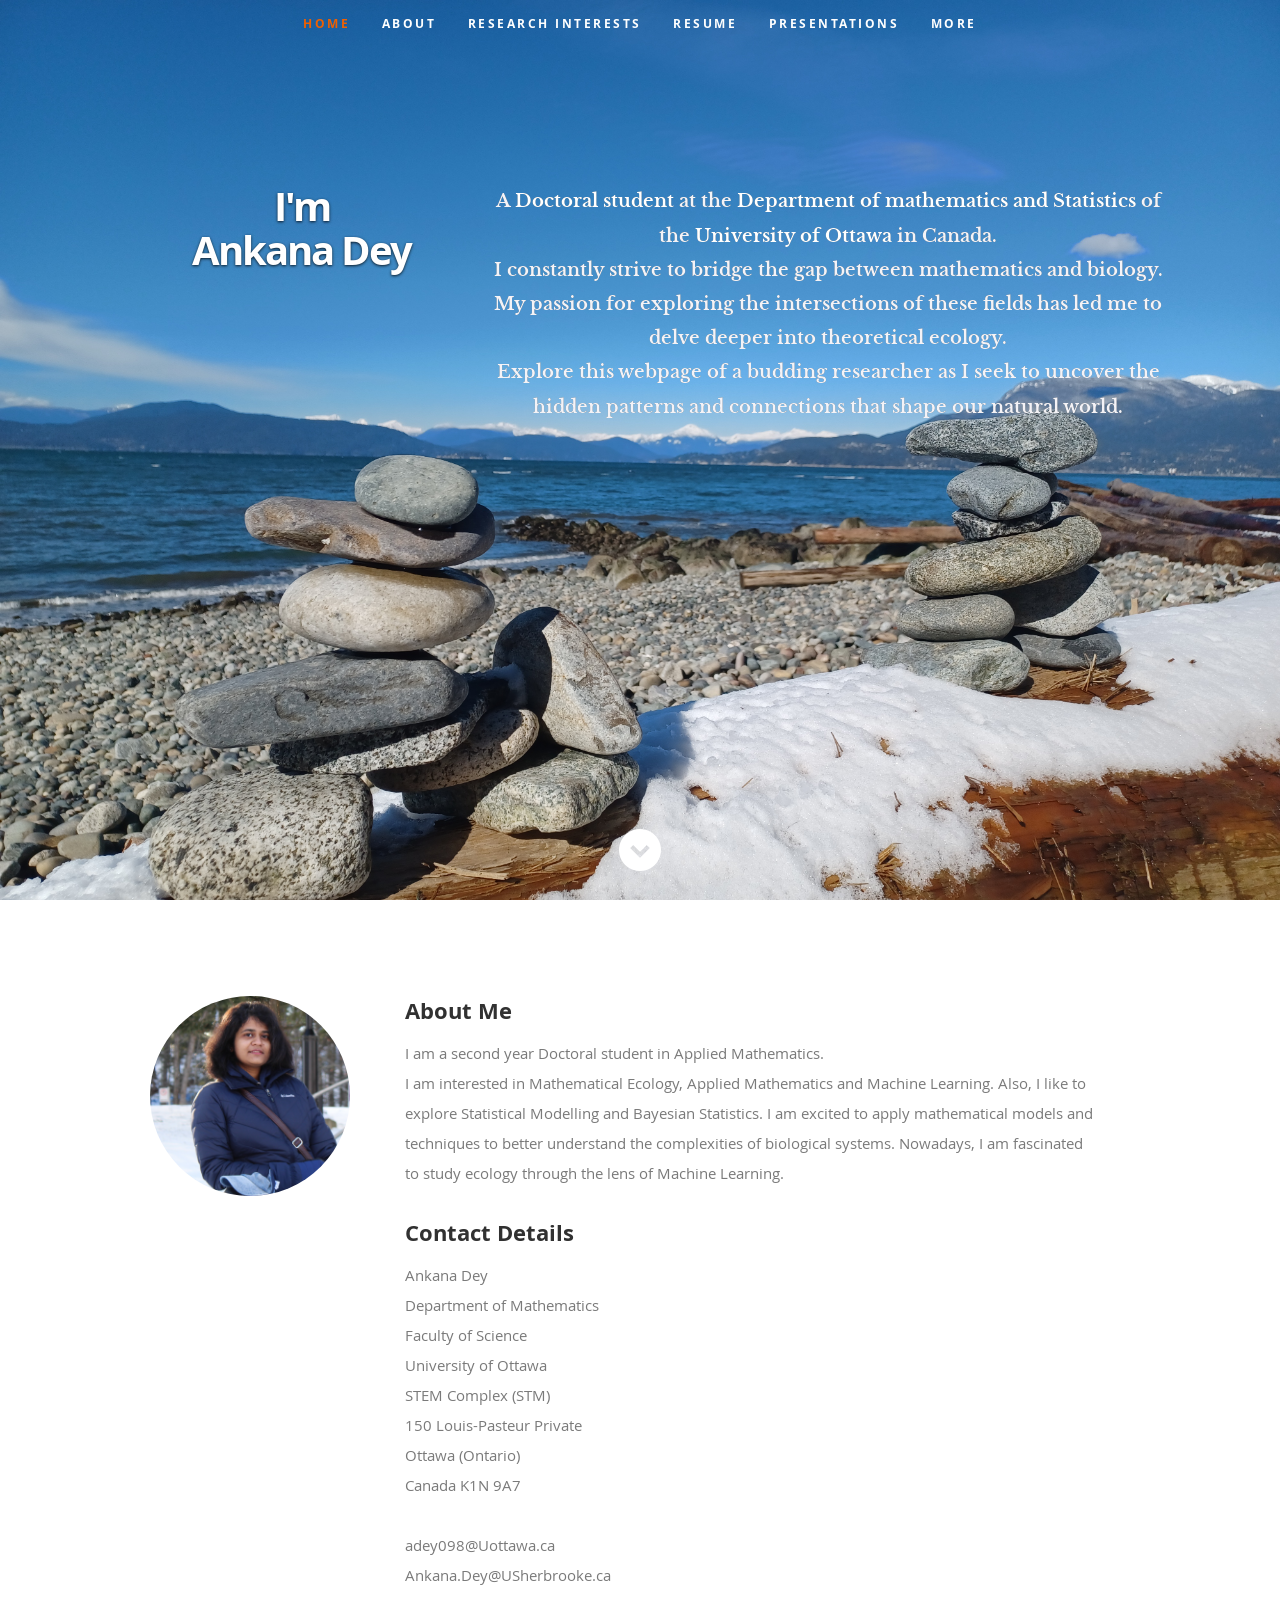
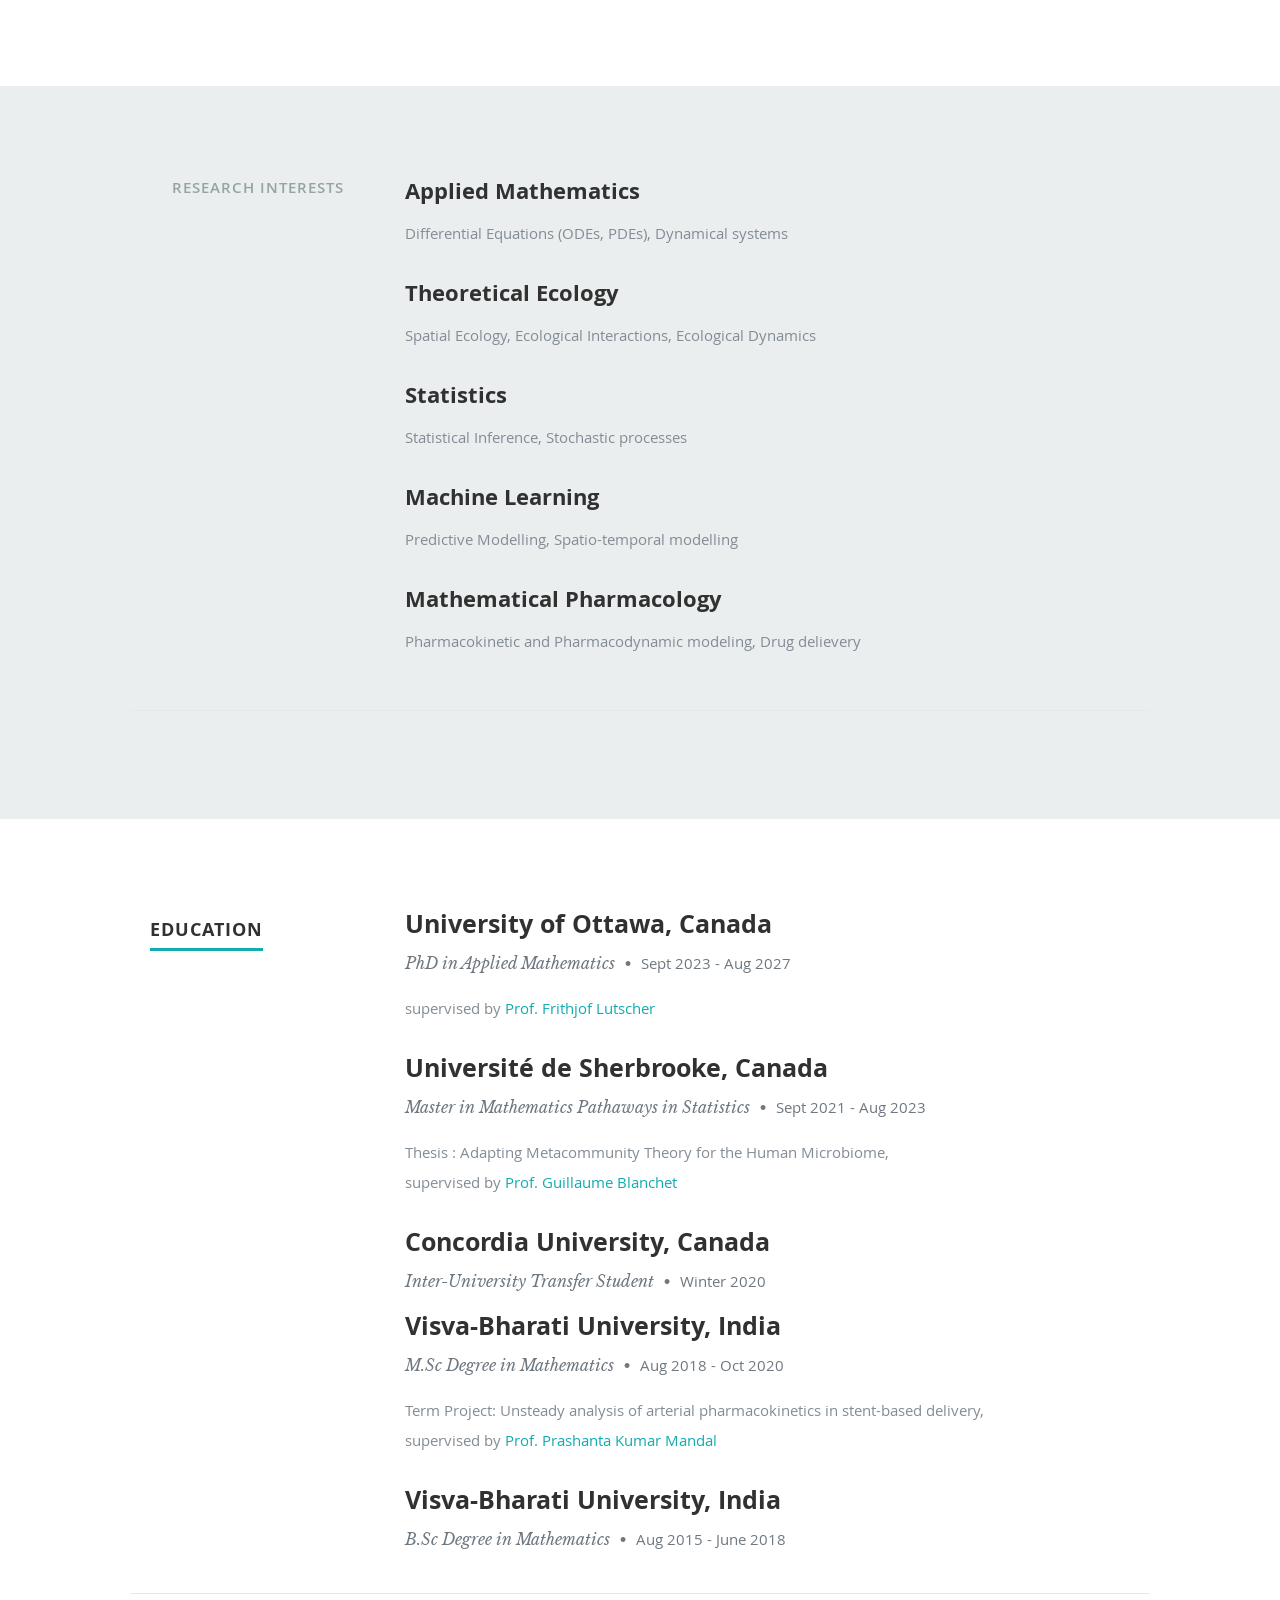
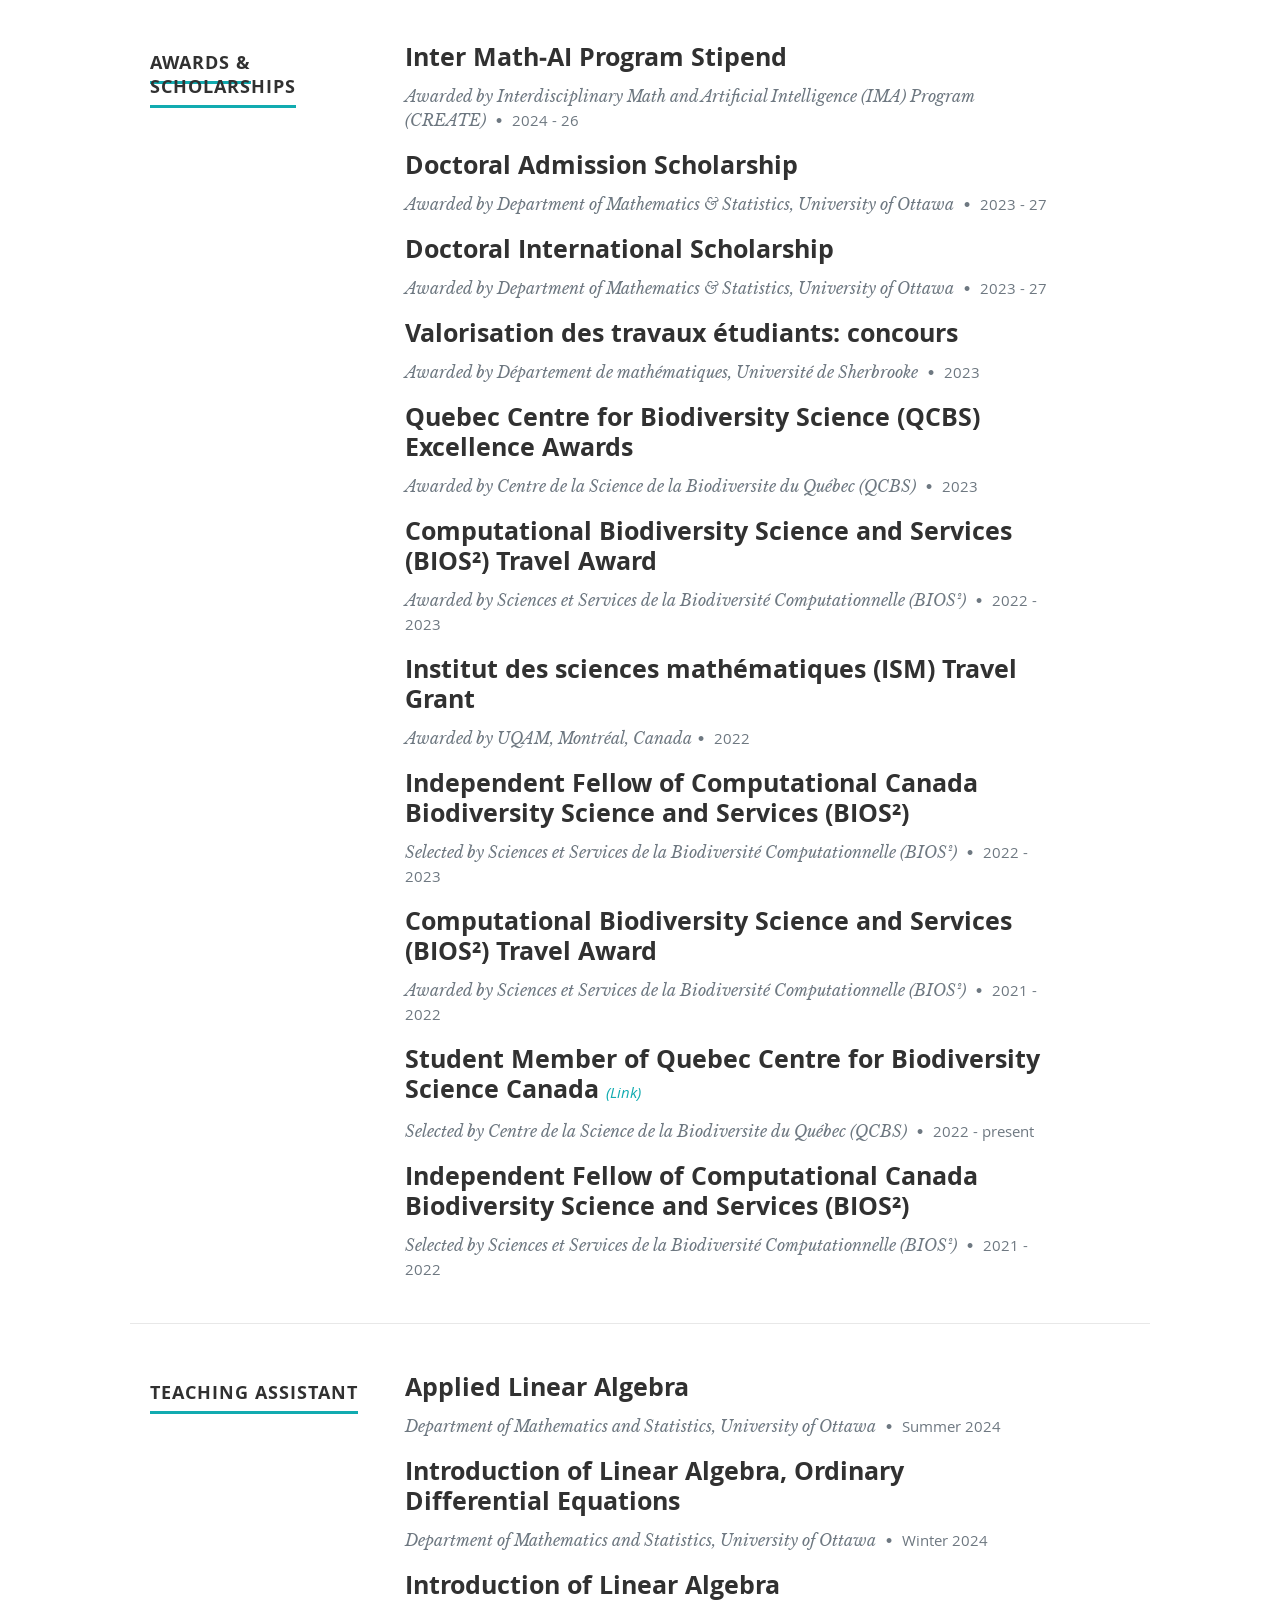
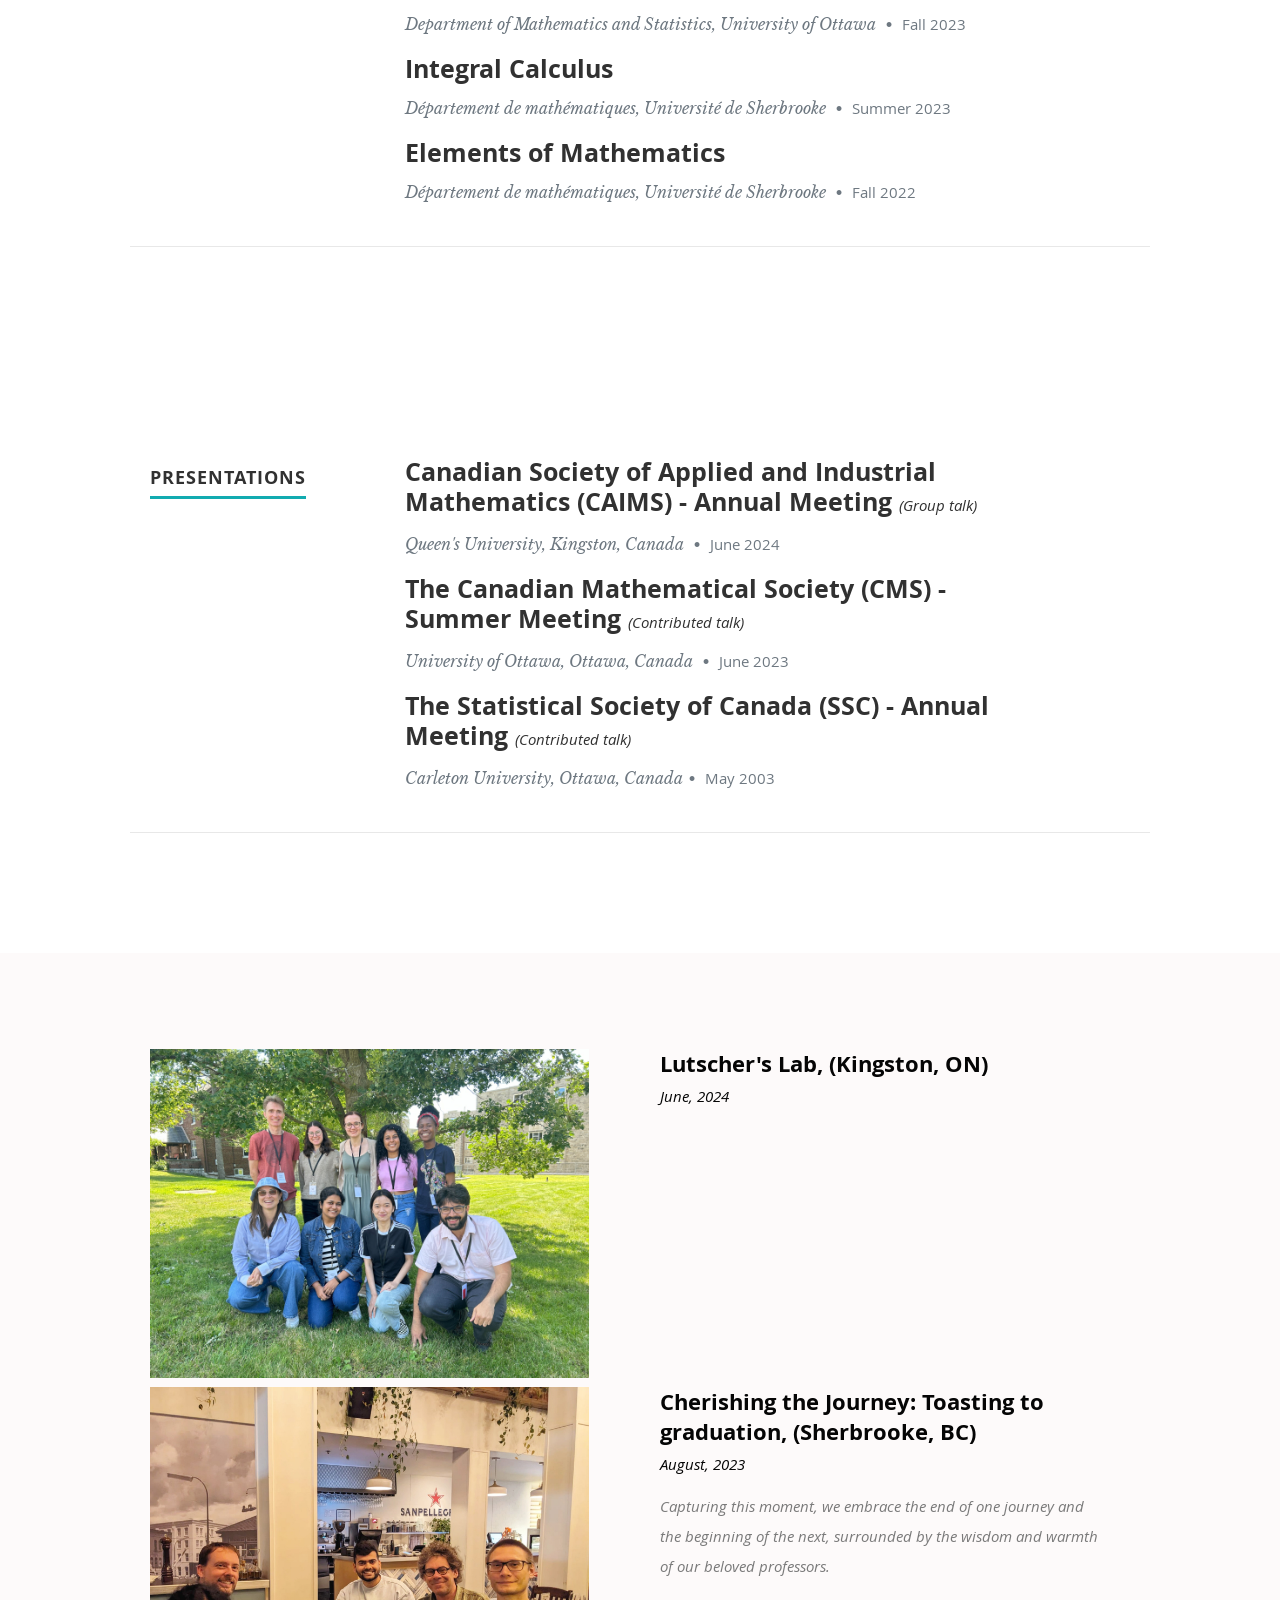
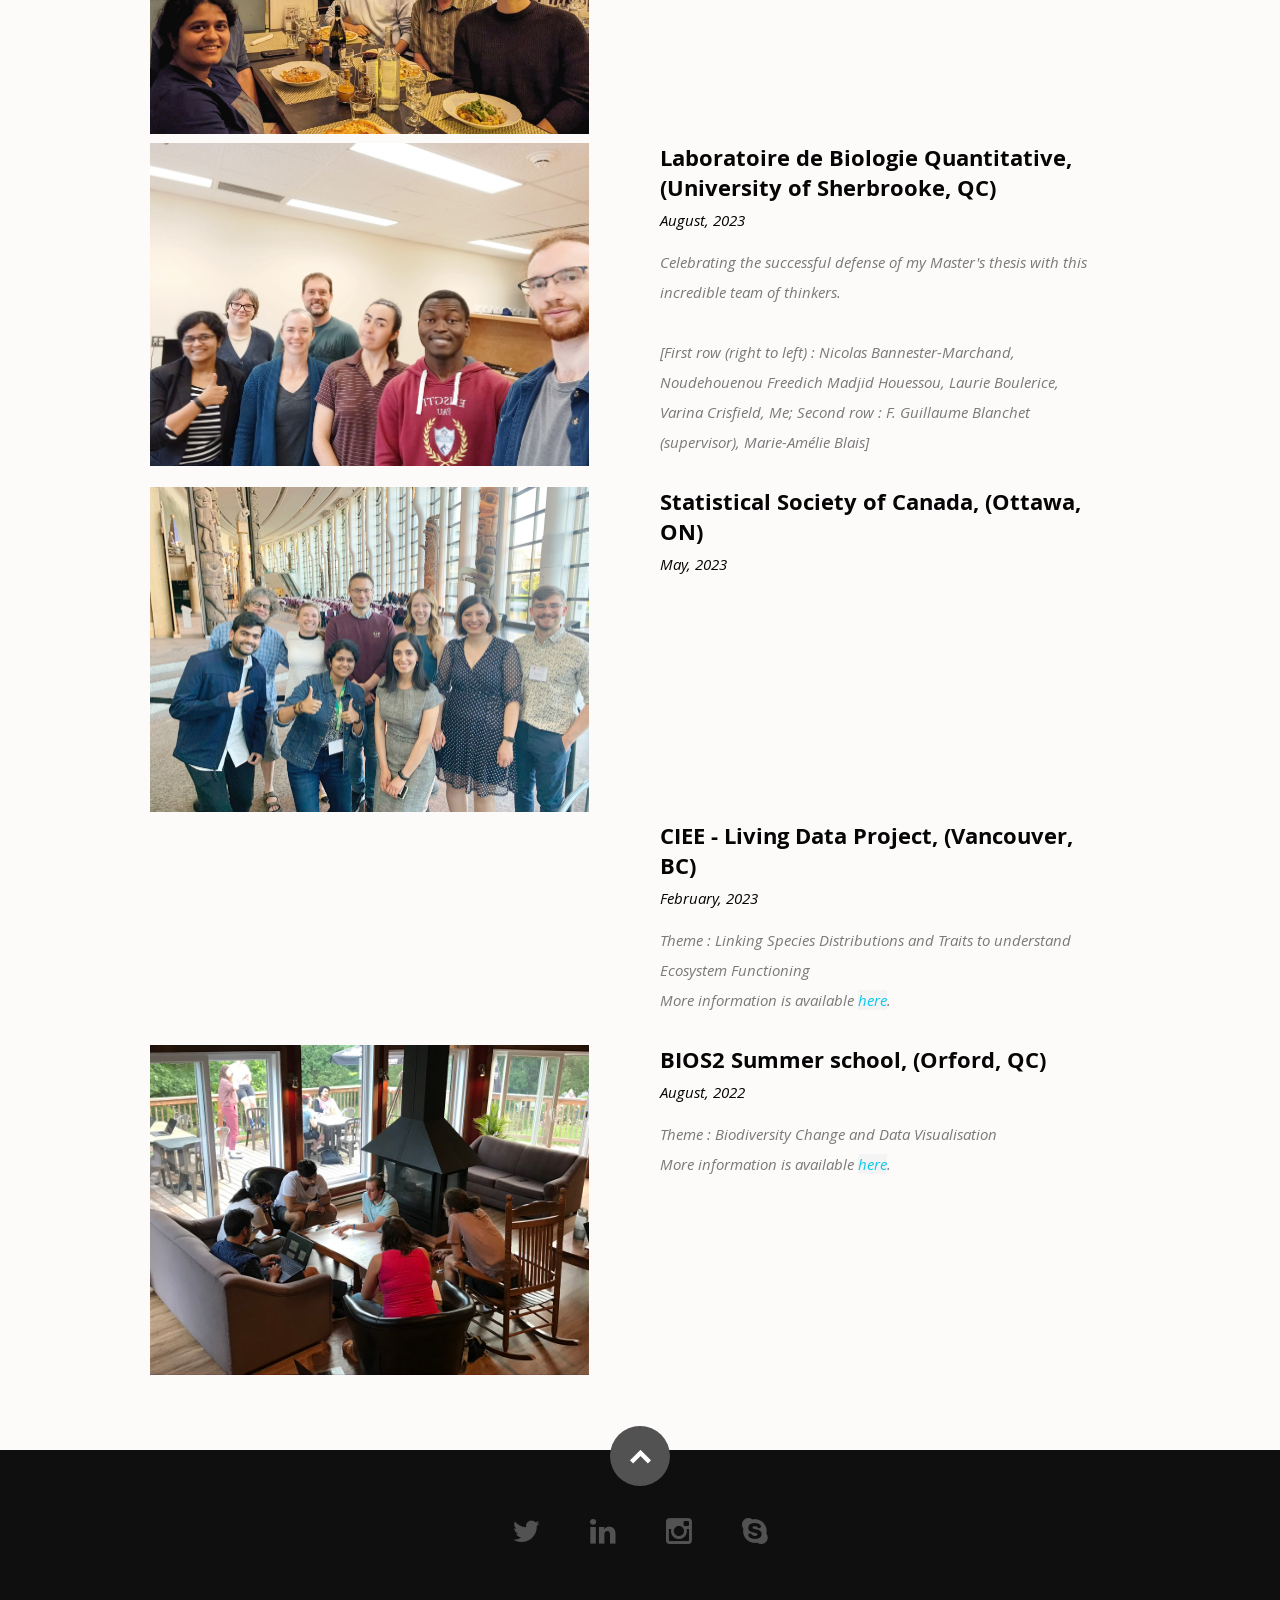
==== commit a532f548: "Update index.html" ====
--- a/index.html
+++ b/index.html
@@ -194,7 +194,7 @@
                <div class="twelve columns">
 
                   <h3> Applied Mathematics</h3>
-                  <p class="info">Differential Equations (ODEs, PDEs), Dynamical systems, Numerical analysis
+                  <p class="info">Differential Equations (ODEs, PDEs), Dynamical systems
                       </p>
 
                </div>
@@ -206,7 +206,7 @@
                <div class="twelve columns">
 
                   <h3>Theoretical Ecology</h3>
-                  <p class="info">Spatial Ecology, Ecological Interactions, Ecological Dynamics, Disease modelling</p>
+                  <p class="info">Spatial Ecology, Ecological Interactions, Ecological Dynamics</p>
    
                   
 
@@ -284,7 +284,7 @@
                   <p class="info">PhD in Applied Mathematics <span>&bull;</span> <em class="date">Sept 2023 - Aug 2027</em></p>
 
                   
-                     supervised by <a href="https://www.uottawa.ca/faculty-science/professors/frithjof-lutscher" target="_blank">Prof. Frithjof Lutscher</i></a>, co-supervised by <a href="https://brocku.ca/mathematics-science/mathematics/directory/pouria-ramazi/#coursesdeb8-70a5" target="_blank">Prof. Pouria Ramazi</i></a> </p>
+                     supervised by <a href="https://www.uottawa.ca/faculty-science/professors/frithjof-lutscher" target="_blank">Prof. Frithjof Lutscher</i></a> </p>
                   </p>
                    
                </div>
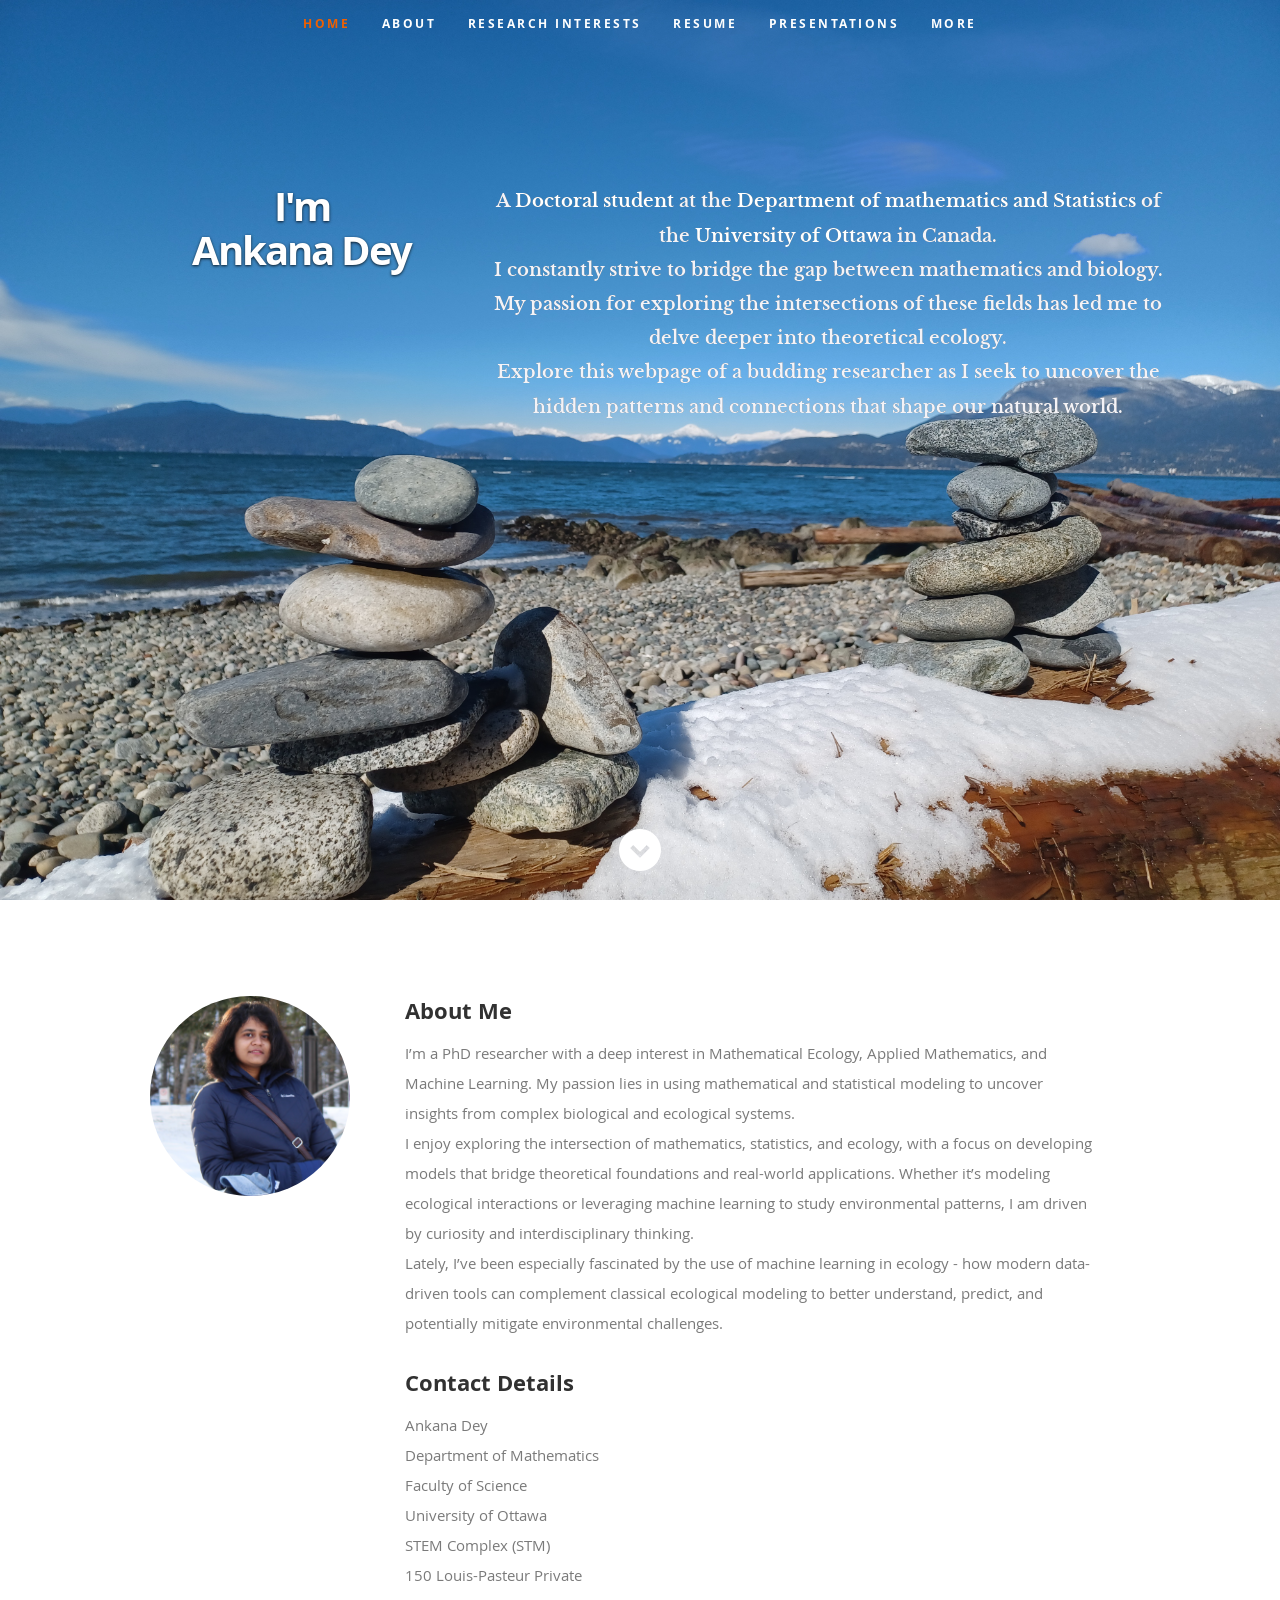
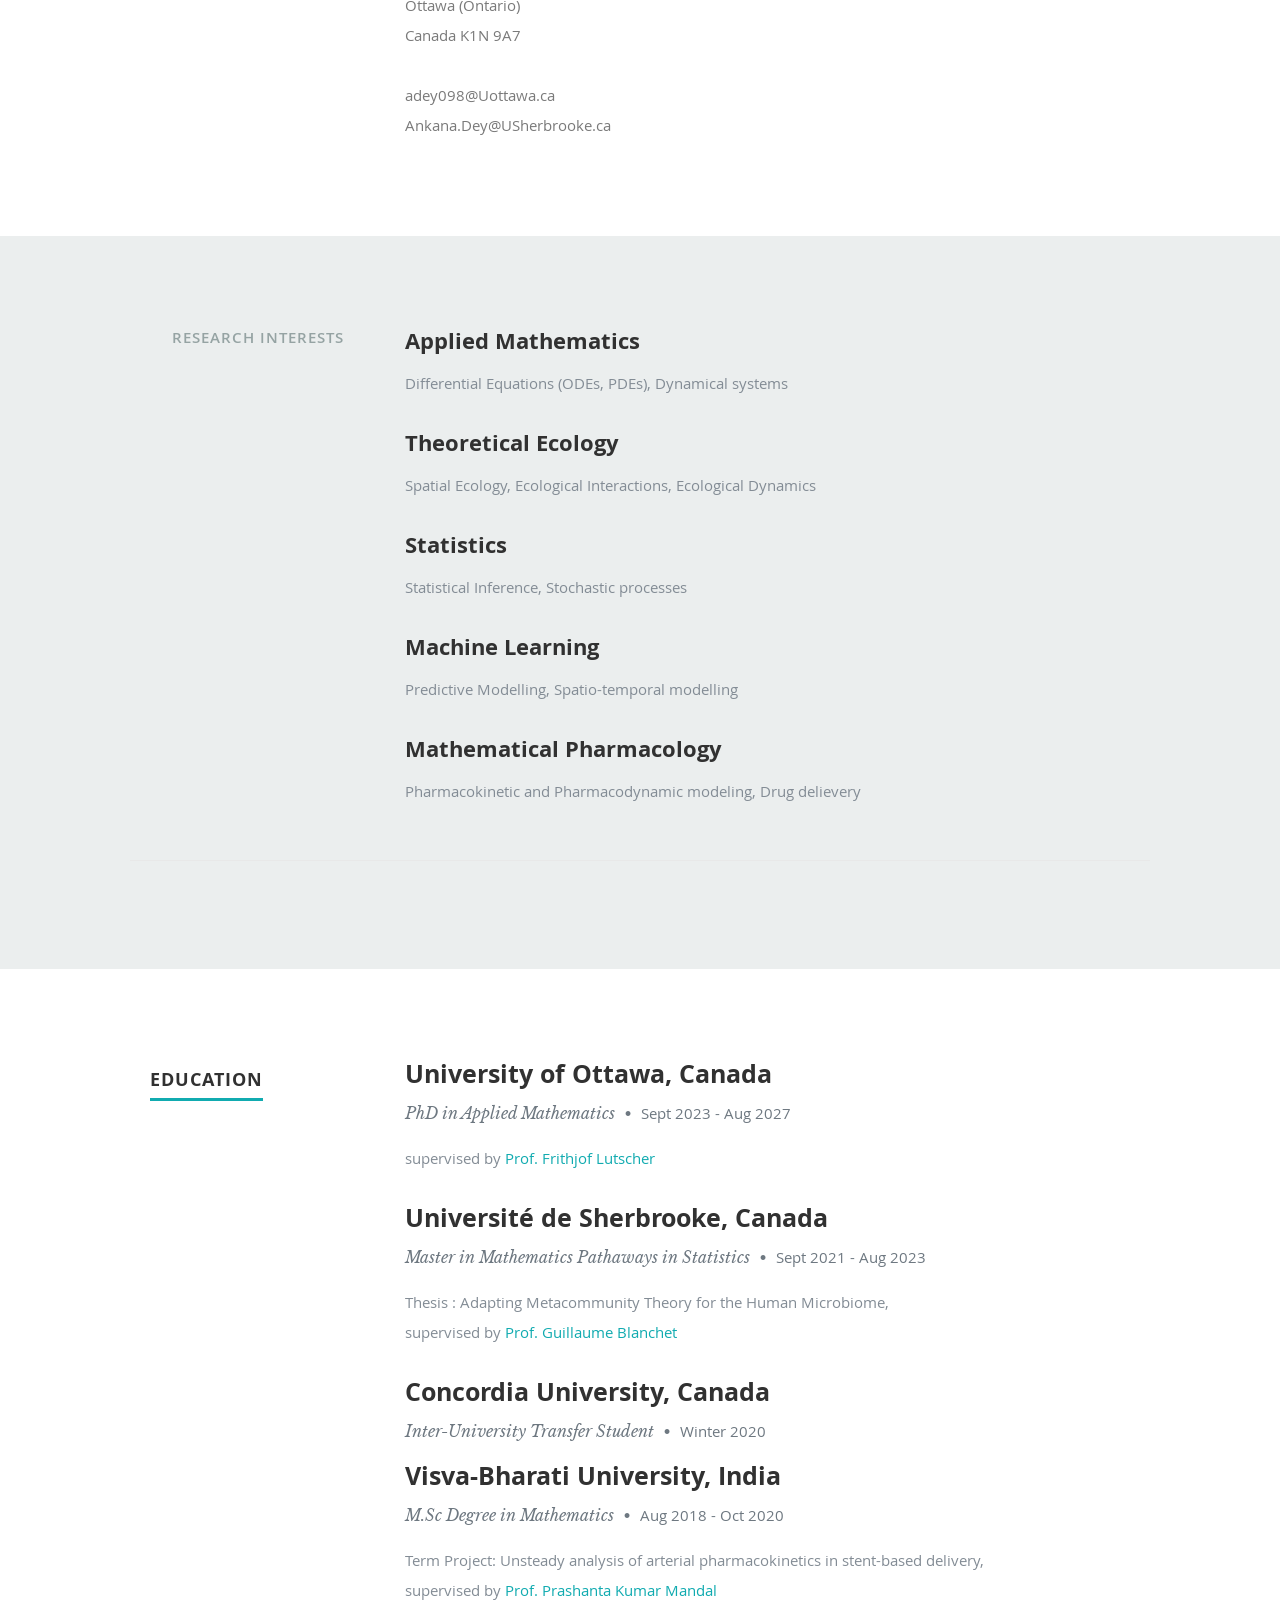
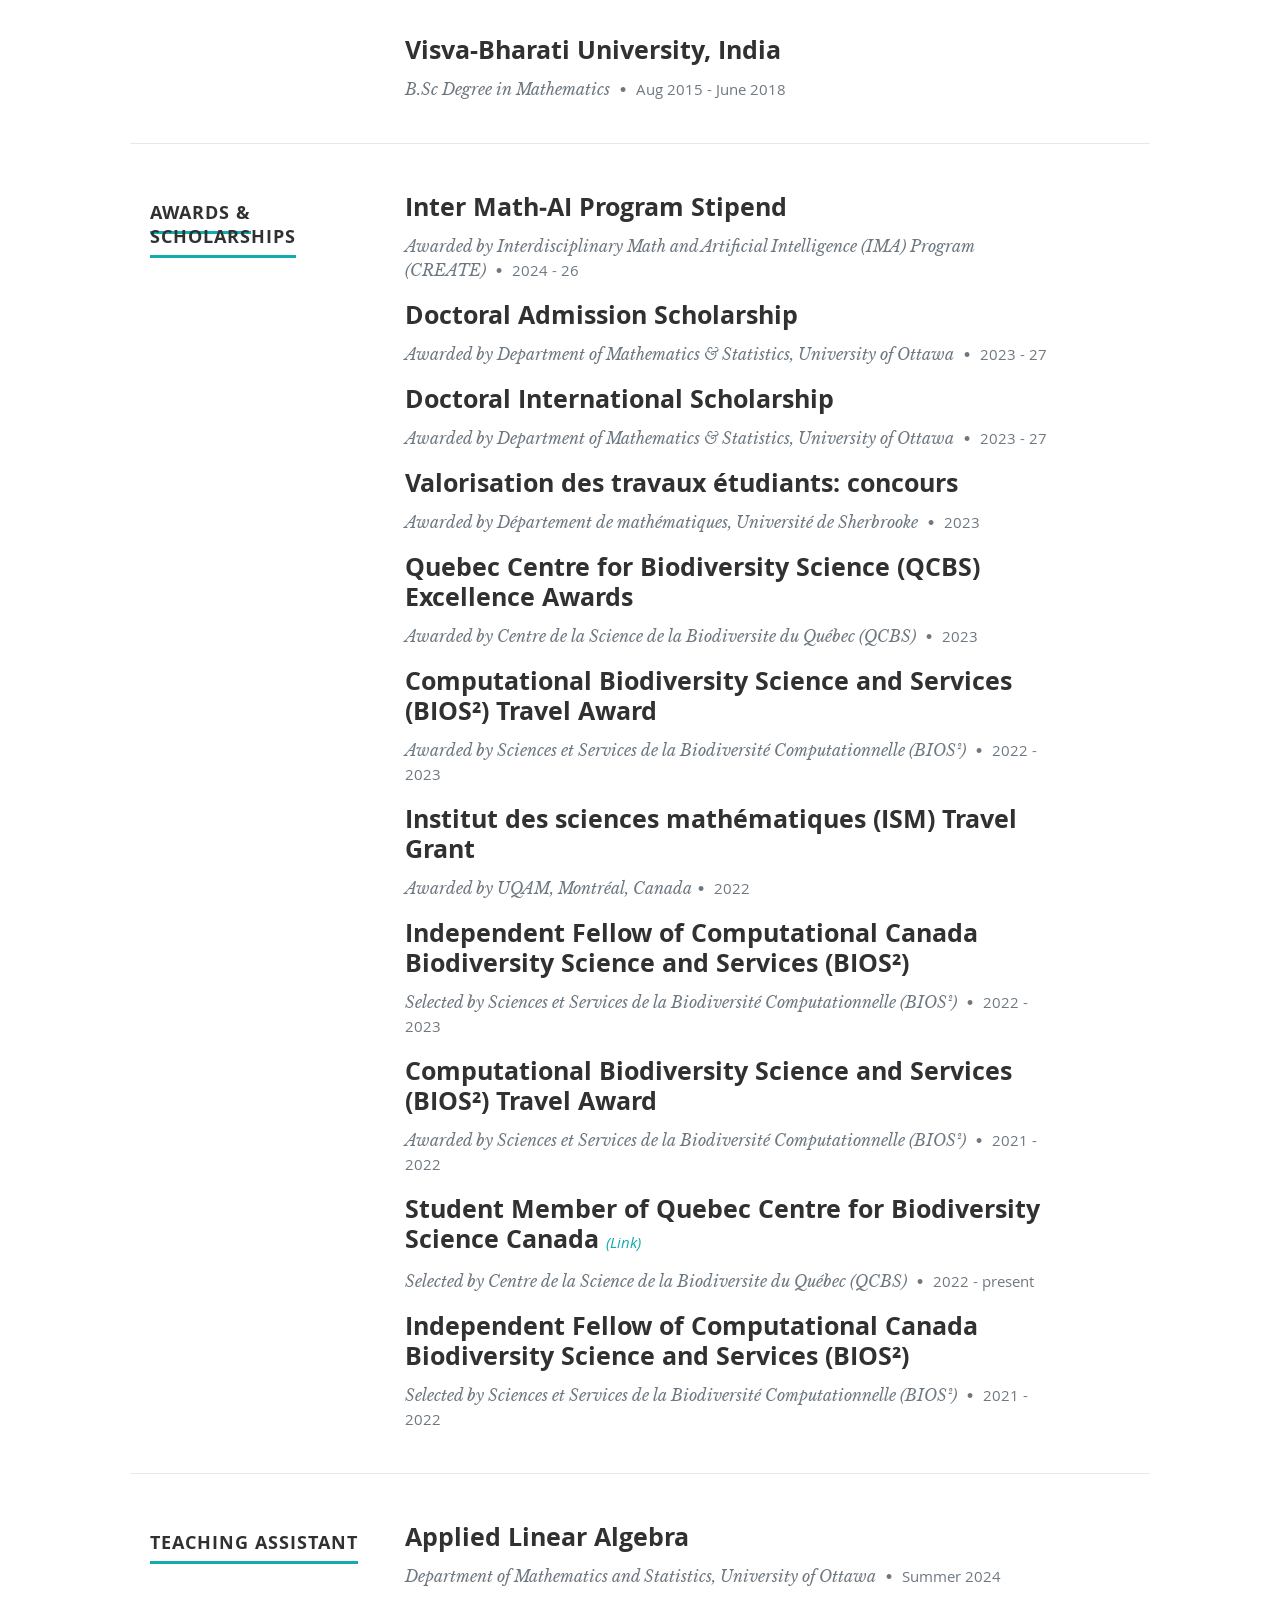
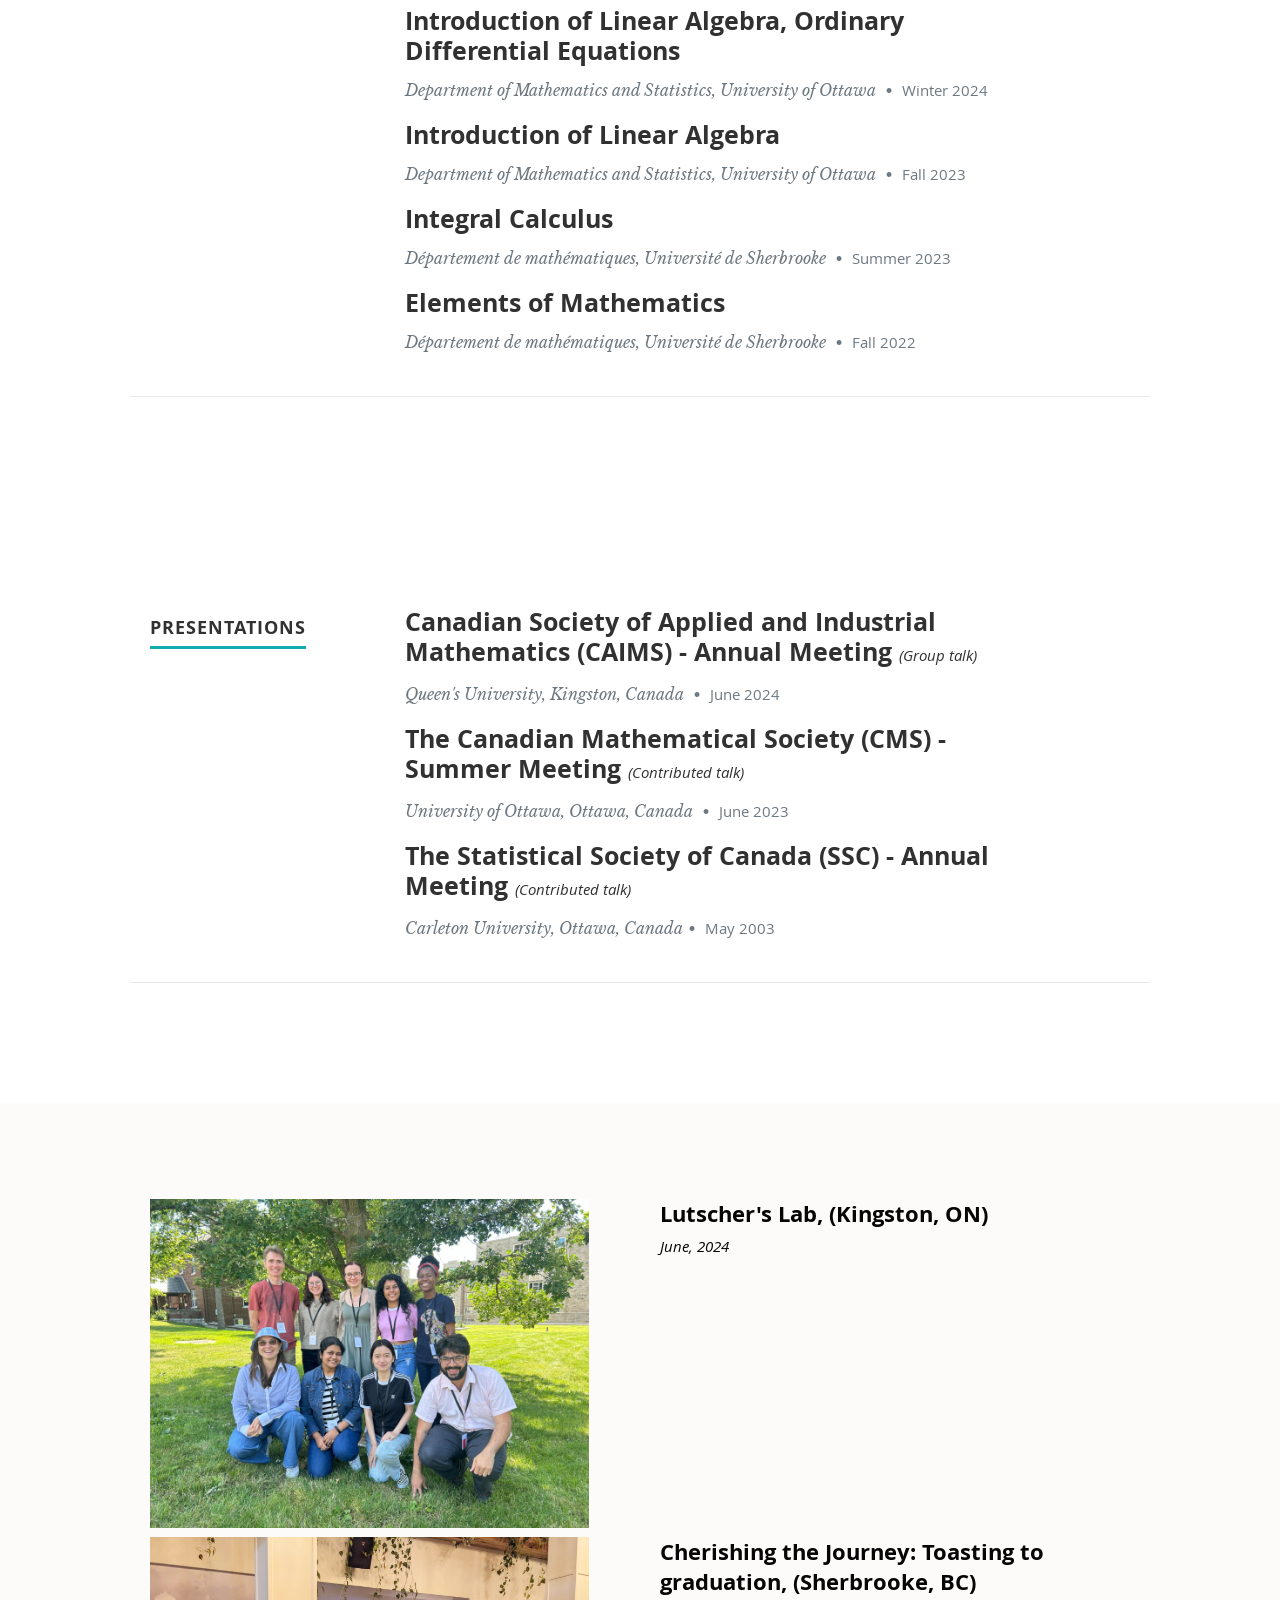
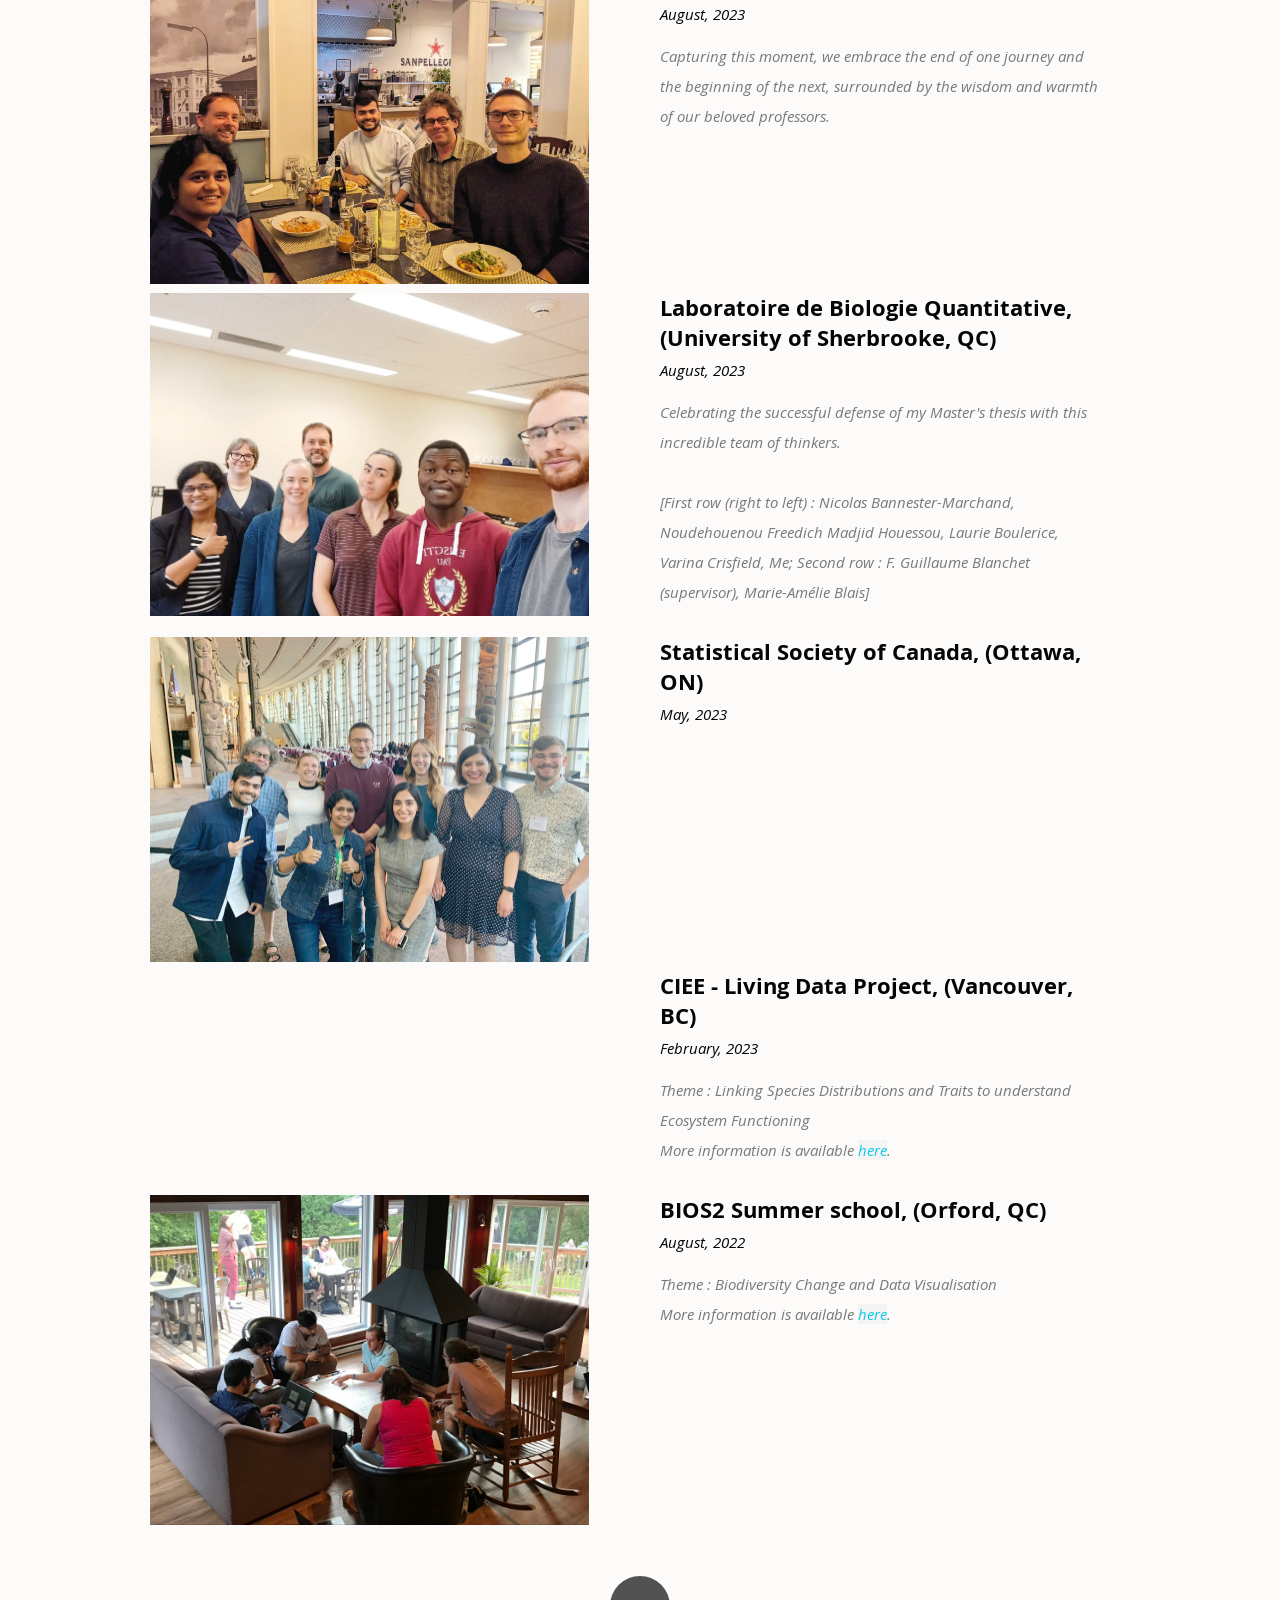
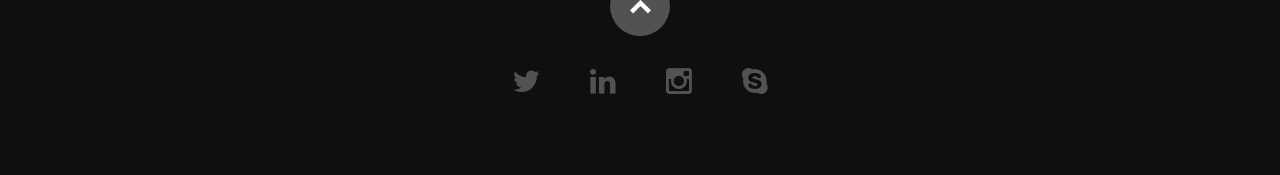
==== commit 5689a845: "Update index.html" ====
--- a/index.html
+++ b/index.html
@@ -137,9 +137,9 @@
 
             <h2>About Me</h2>
 
-            <p>I am a second year Doctoral student in Applied Mathematics. <br>
-               I am interested in Mathematical Ecology, Applied Mathematics and Machine Learning. Also, I like to explore Statistical Modelling and Bayesian Statistics.
-               I am excited to apply mathematical models and techniques to better understand the complexities of biological systems. Nowadays, I am fascinated to study ecology through the lens of Machine Learning.
+            <p>I’m a PhD researcher with a deep interest in Mathematical Ecology, Applied Mathematics, and Machine Learning. My passion lies in using mathematical and statistical modeling to uncover insights from complex biological and ecological systems. <br>
+               I enjoy exploring the intersection of mathematics, statistics, and ecology, with a focus on developing models that bridge theoretical foundations and real-world applications. Whether it’s modeling ecological interactions or leveraging machine learning to study environmental patterns, I am driven by curiosity and interdisciplinary thinking.  <br>
+               Lately, I’ve been especially fascinated by the use of machine learning in ecology - how modern data-driven tools can complement classical ecological modeling to better understand, predict, and potentially mitigate environmental challenges.
             </p>
 
             <div class="row">
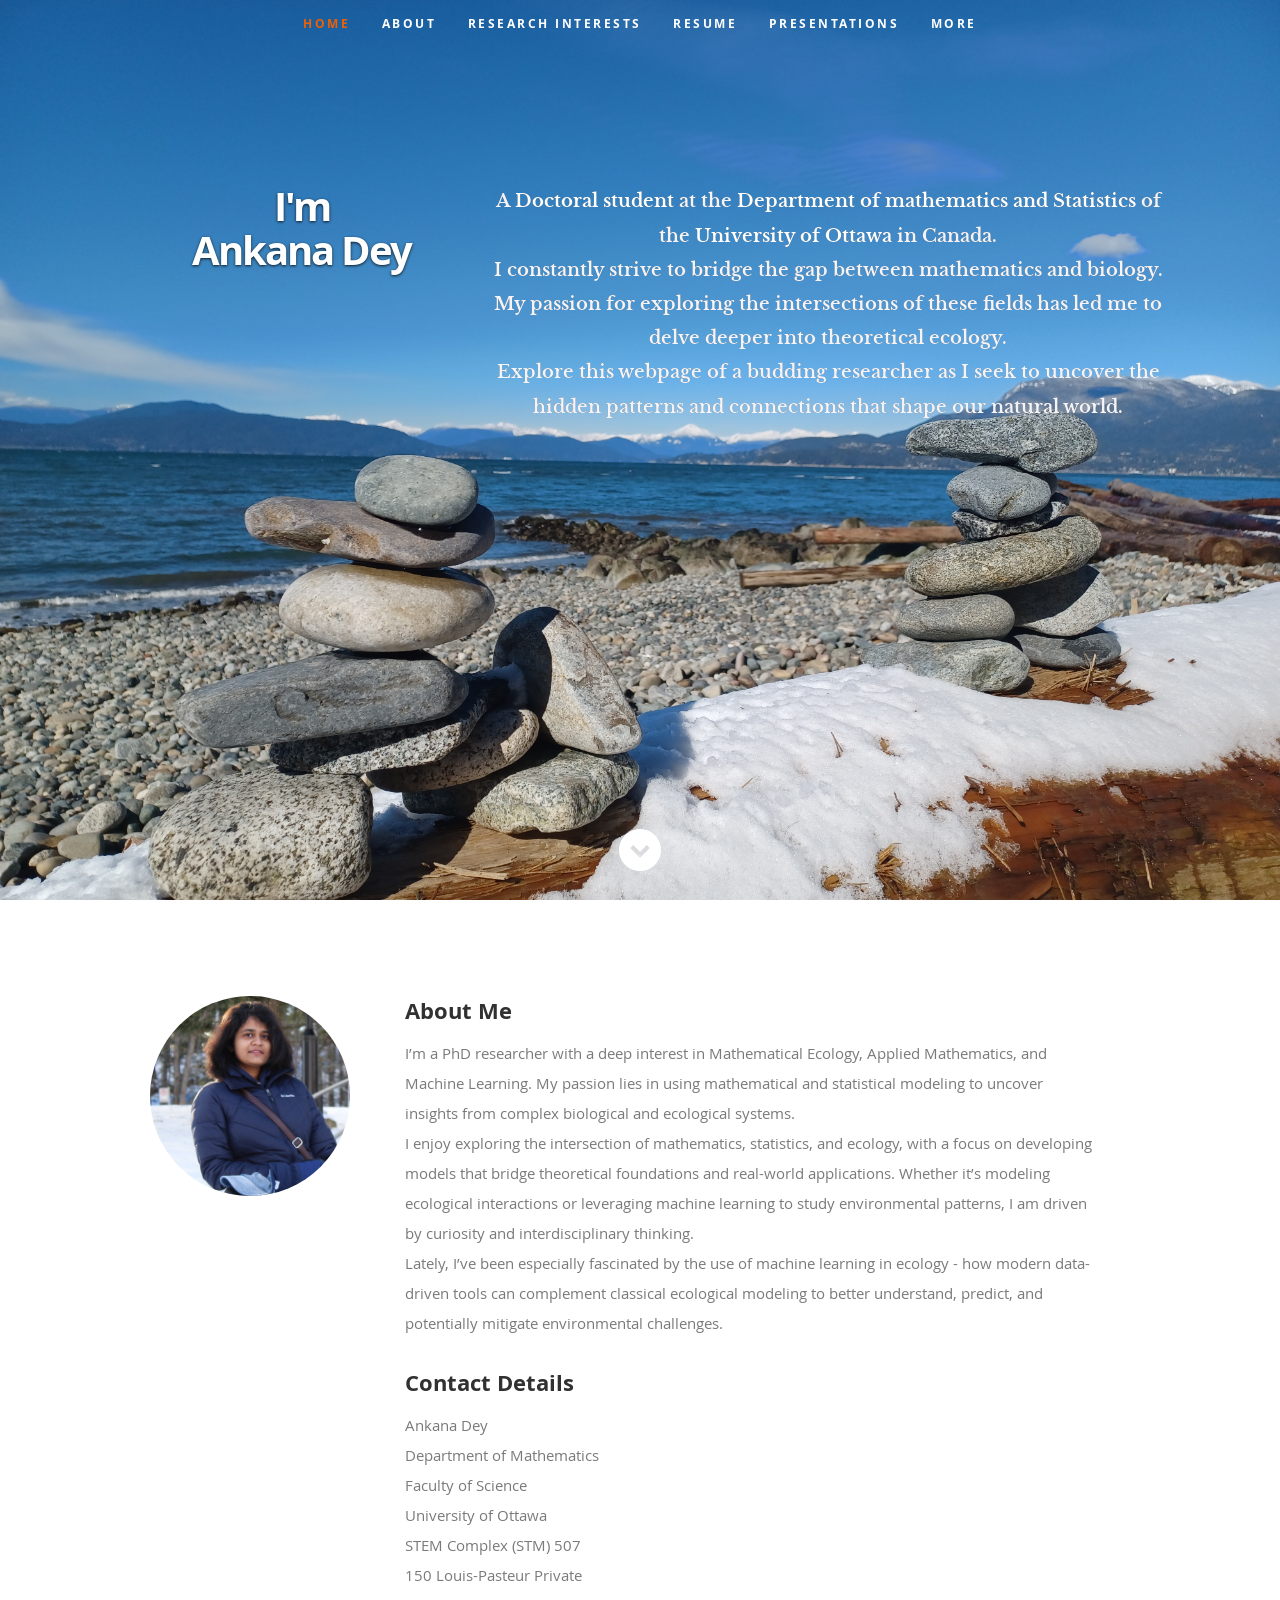
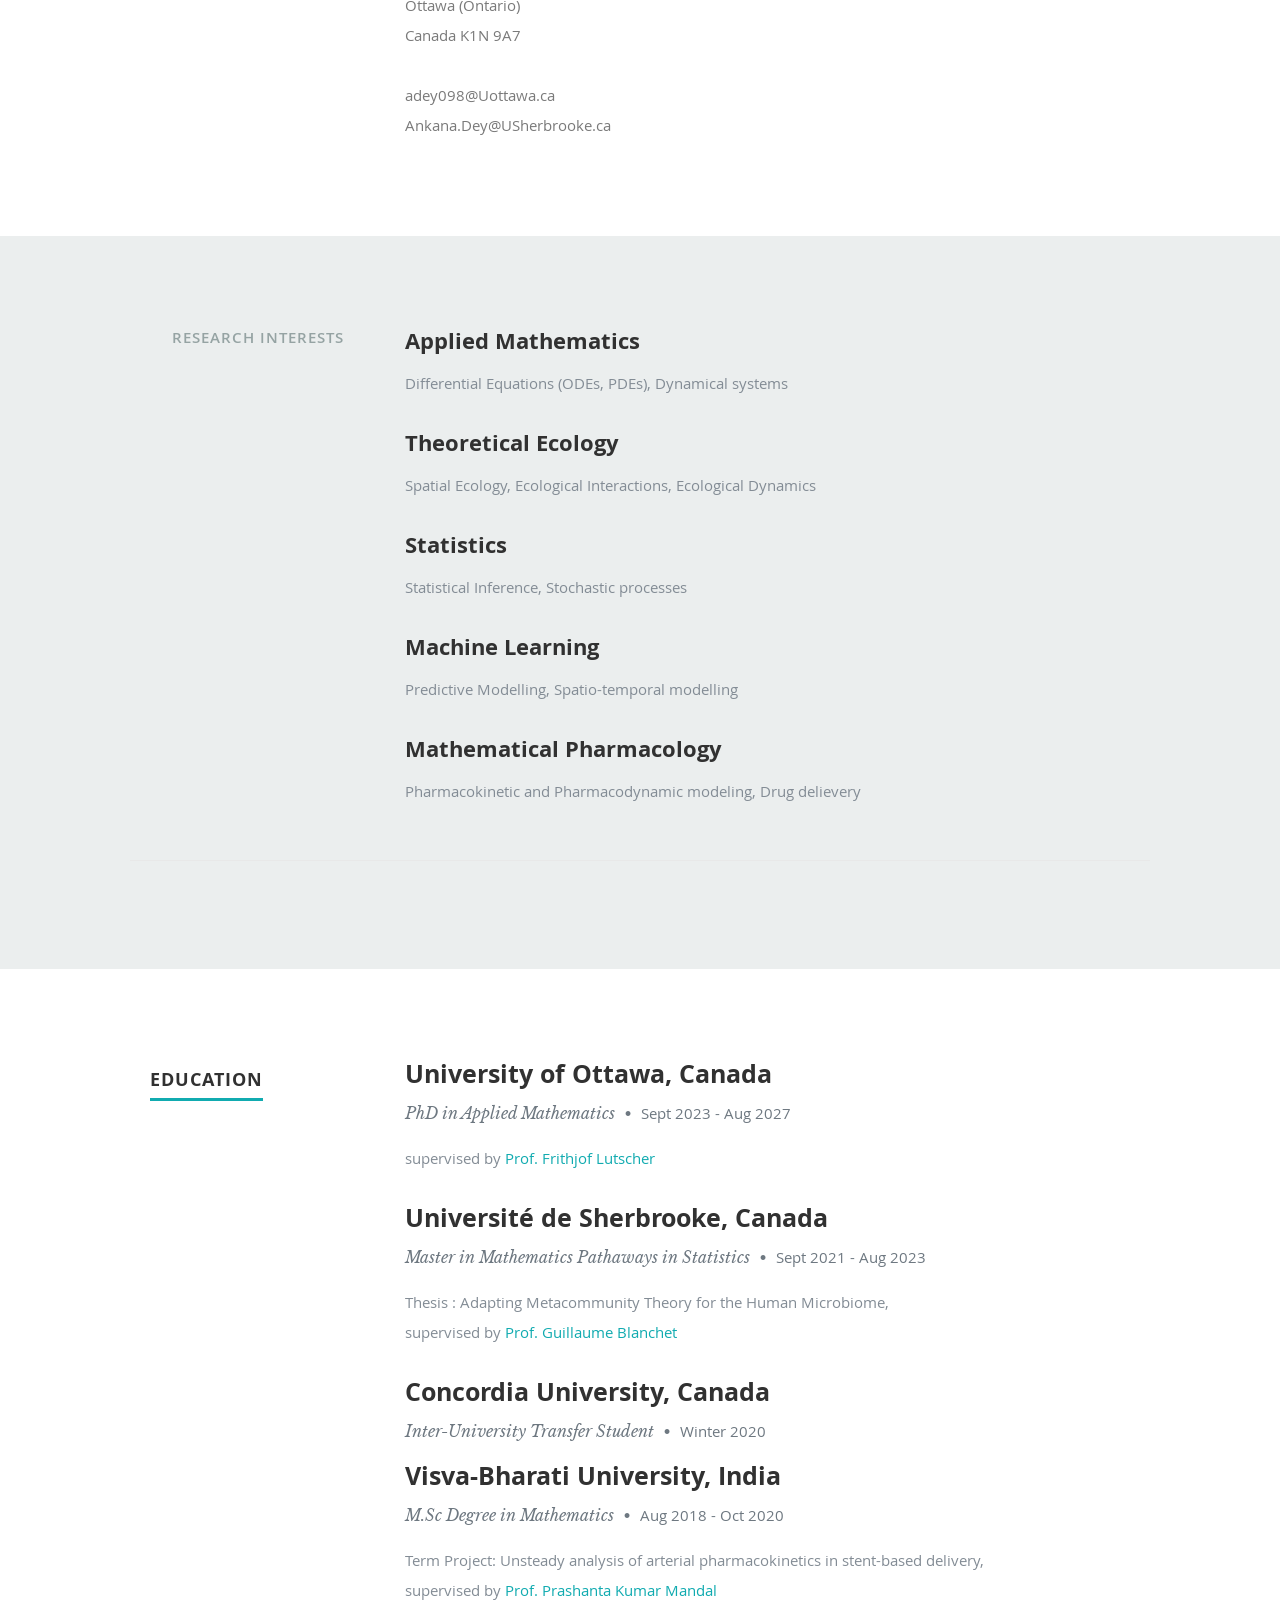
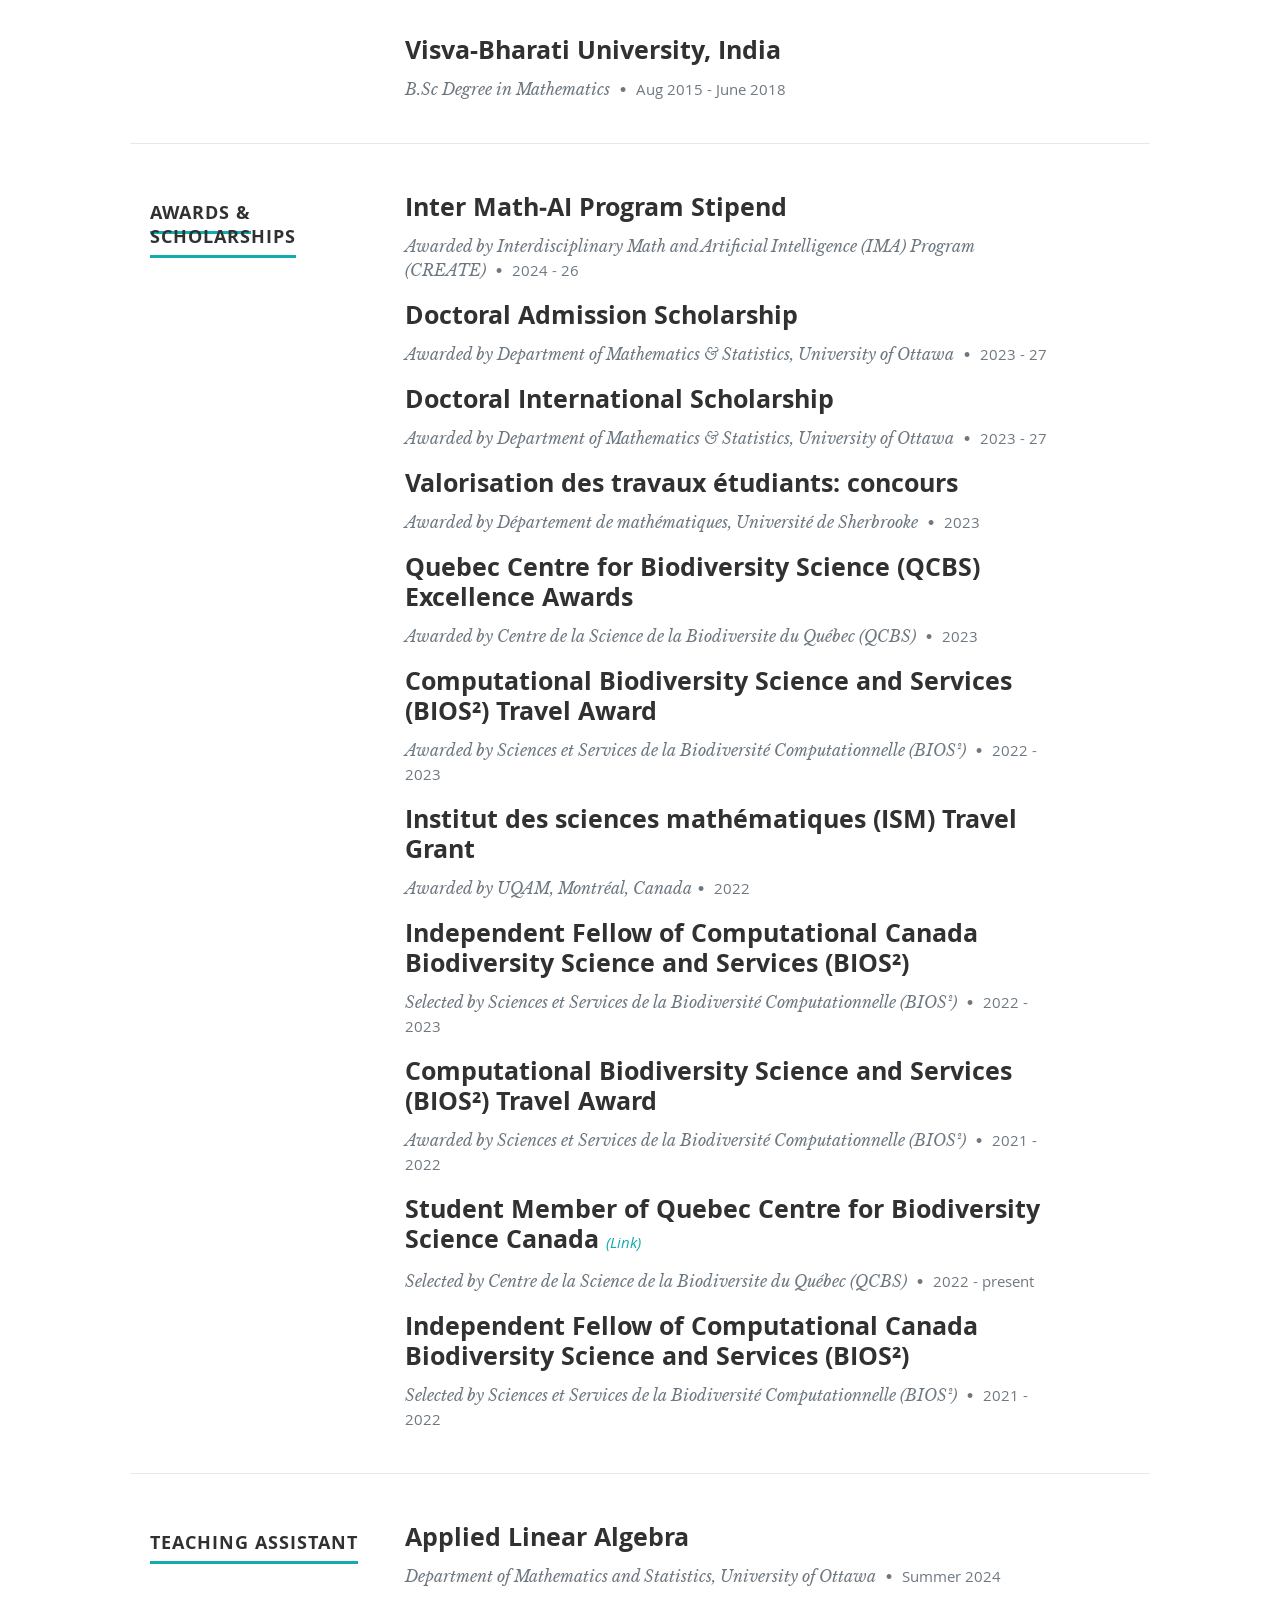
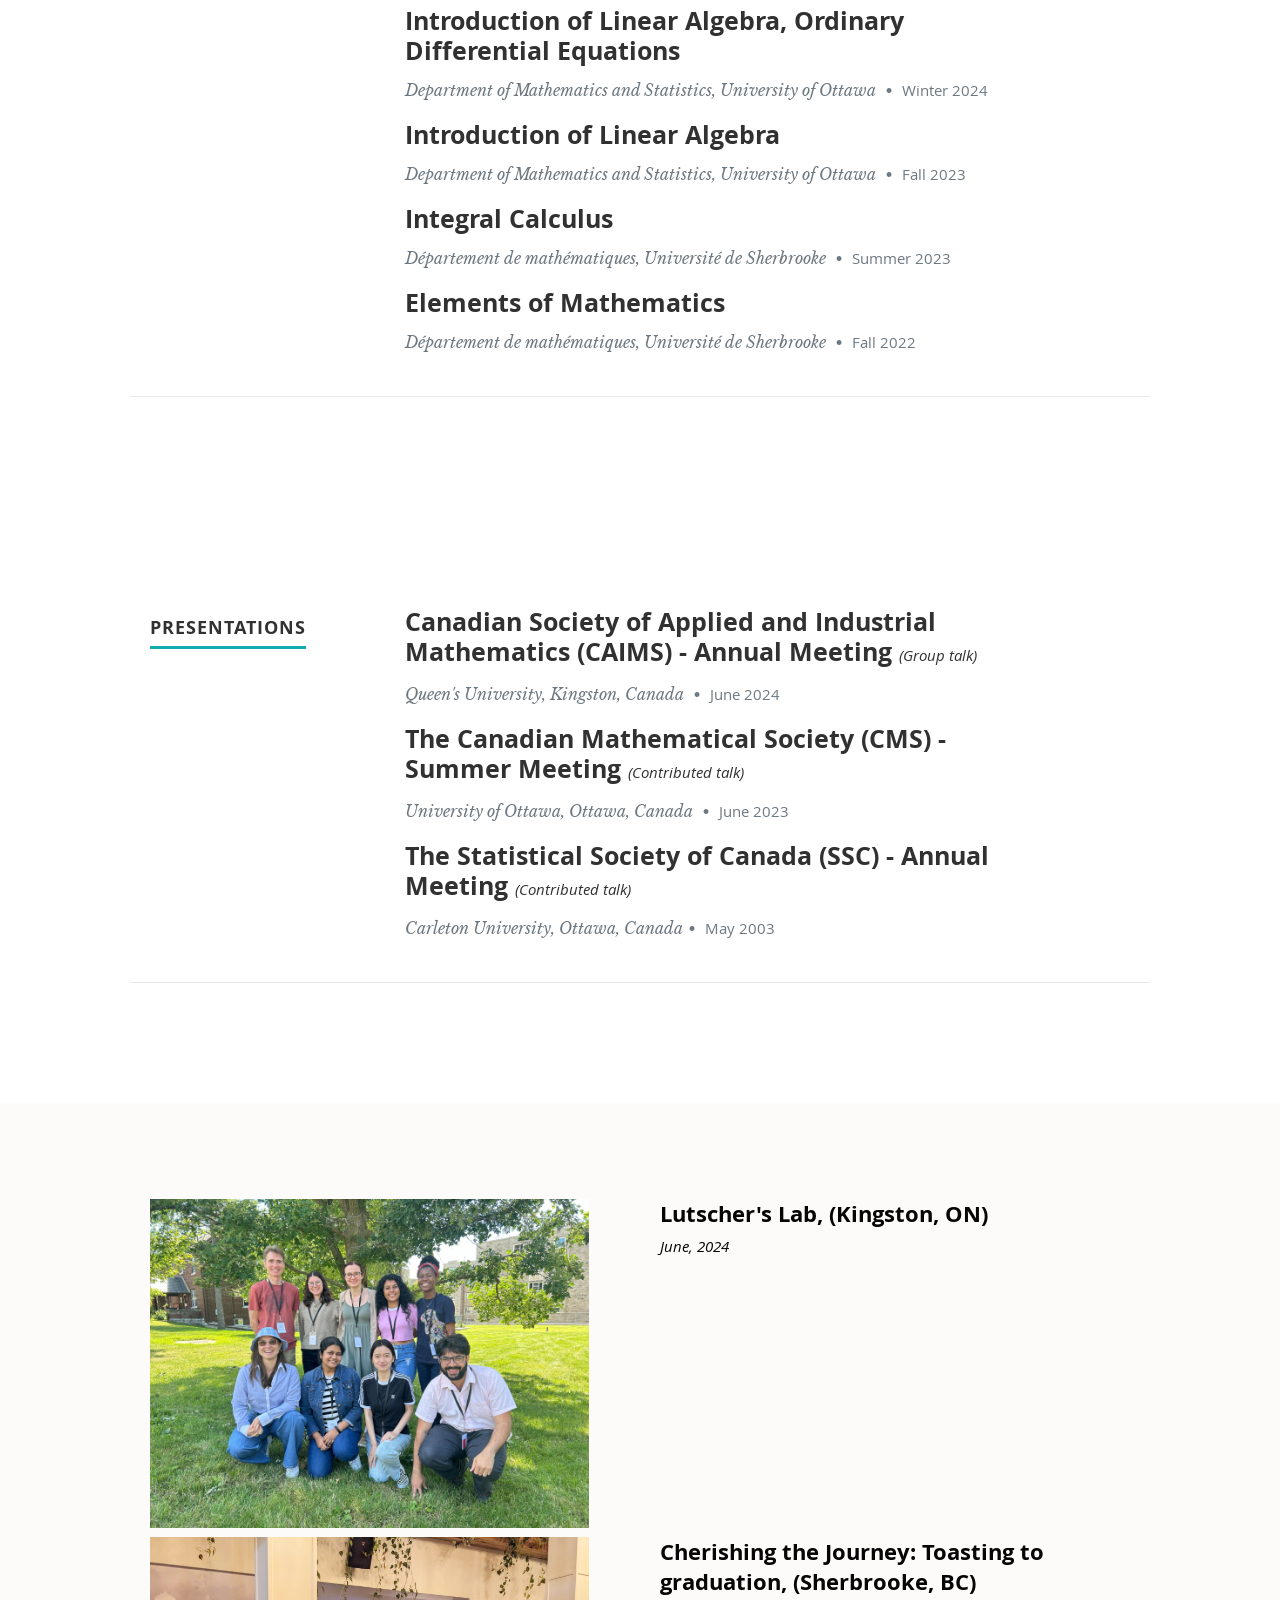
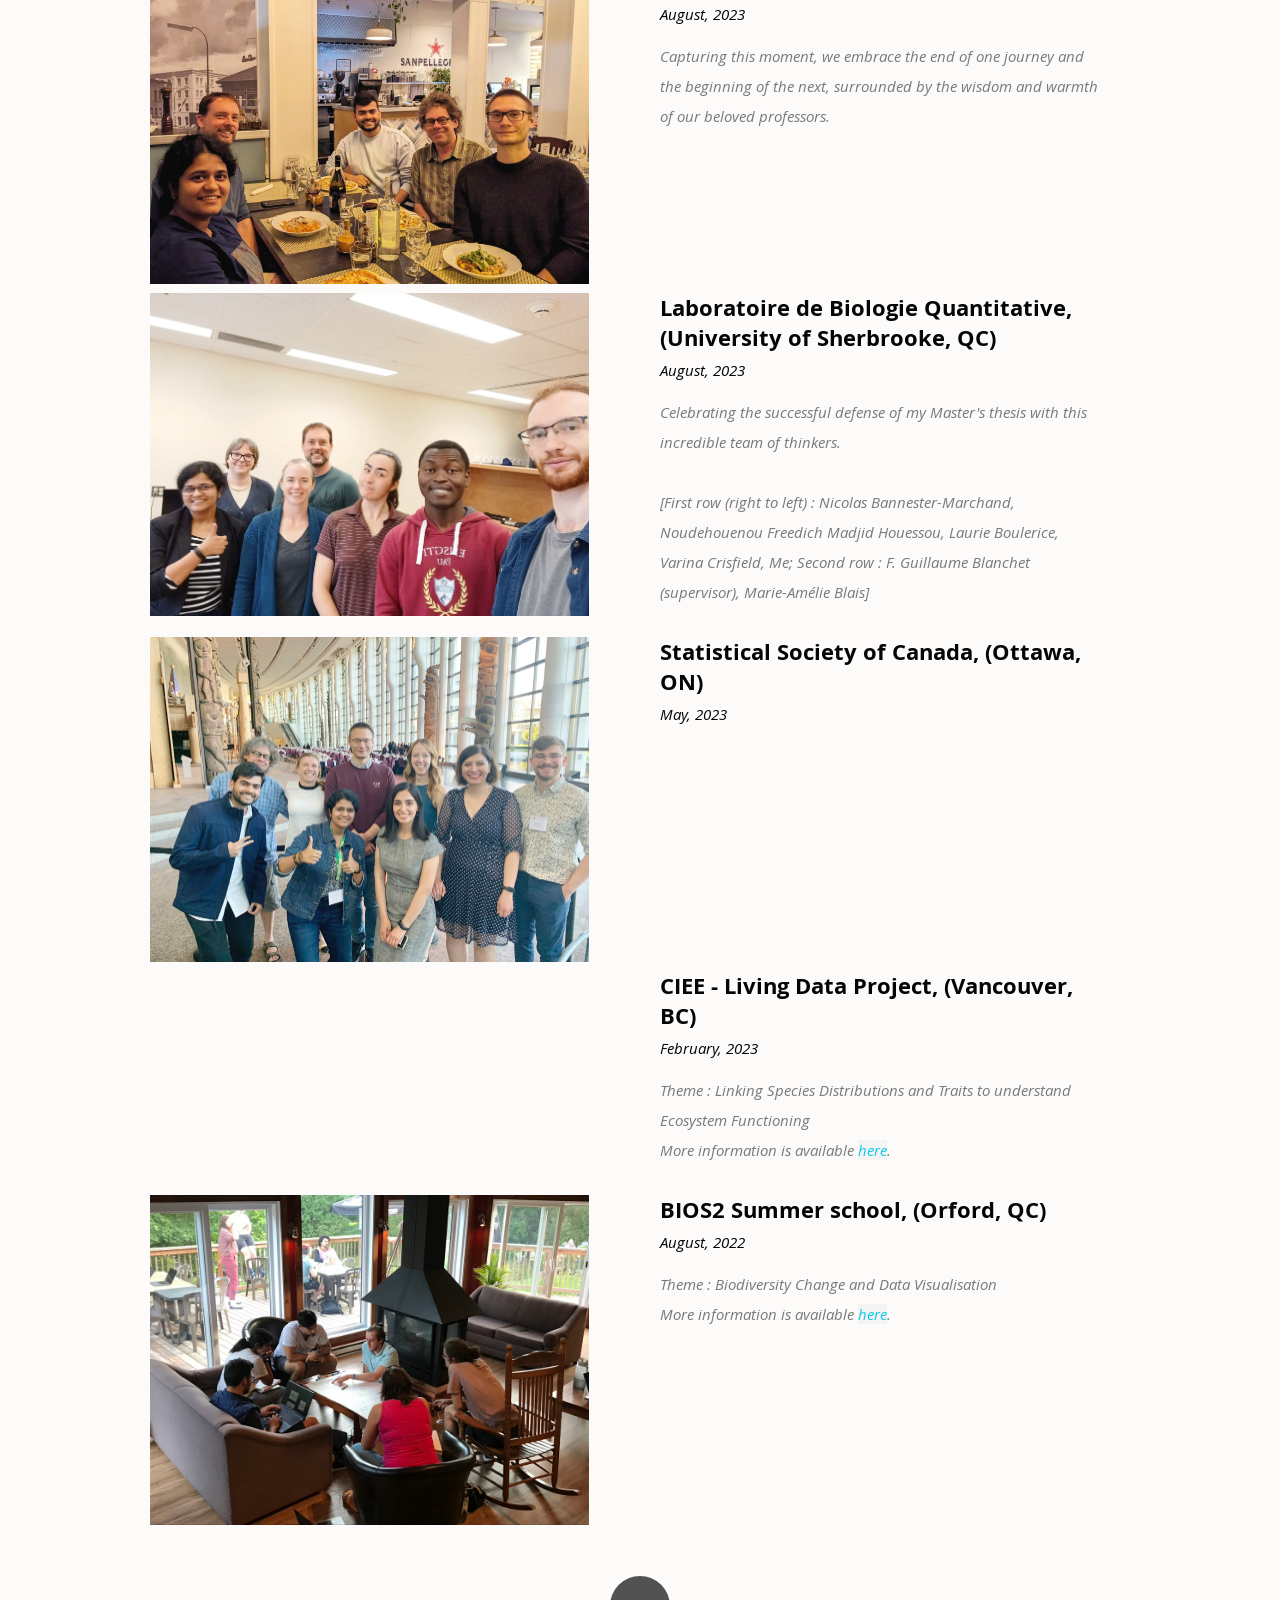
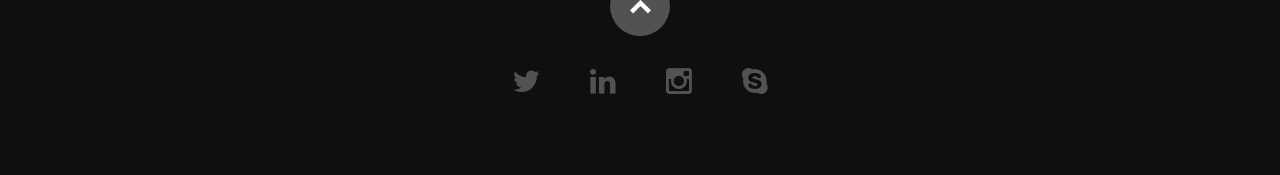
==== commit f06402fb: "Update index.html" ====
--- a/index.html
+++ b/index.html
@@ -149,10 +149,10 @@
                   <h2>Contact Details</h2>
                   <p class="address">
 						   <span>Ankana Dey</span><br>
-						   <span>Department of Mathematics<br>
+						   <span>Department of Mathematics <br>
                            Faculty of Science<br>
                            University of Ottawa<br>
-                           STEM Complex (STM)<br>
+                           STEM Complex (STM) 507<br>
                            150 Louis-Pasteur Private<br>
                            Ottawa (Ontario)<br>
                            Canada K1N 9A7<br>
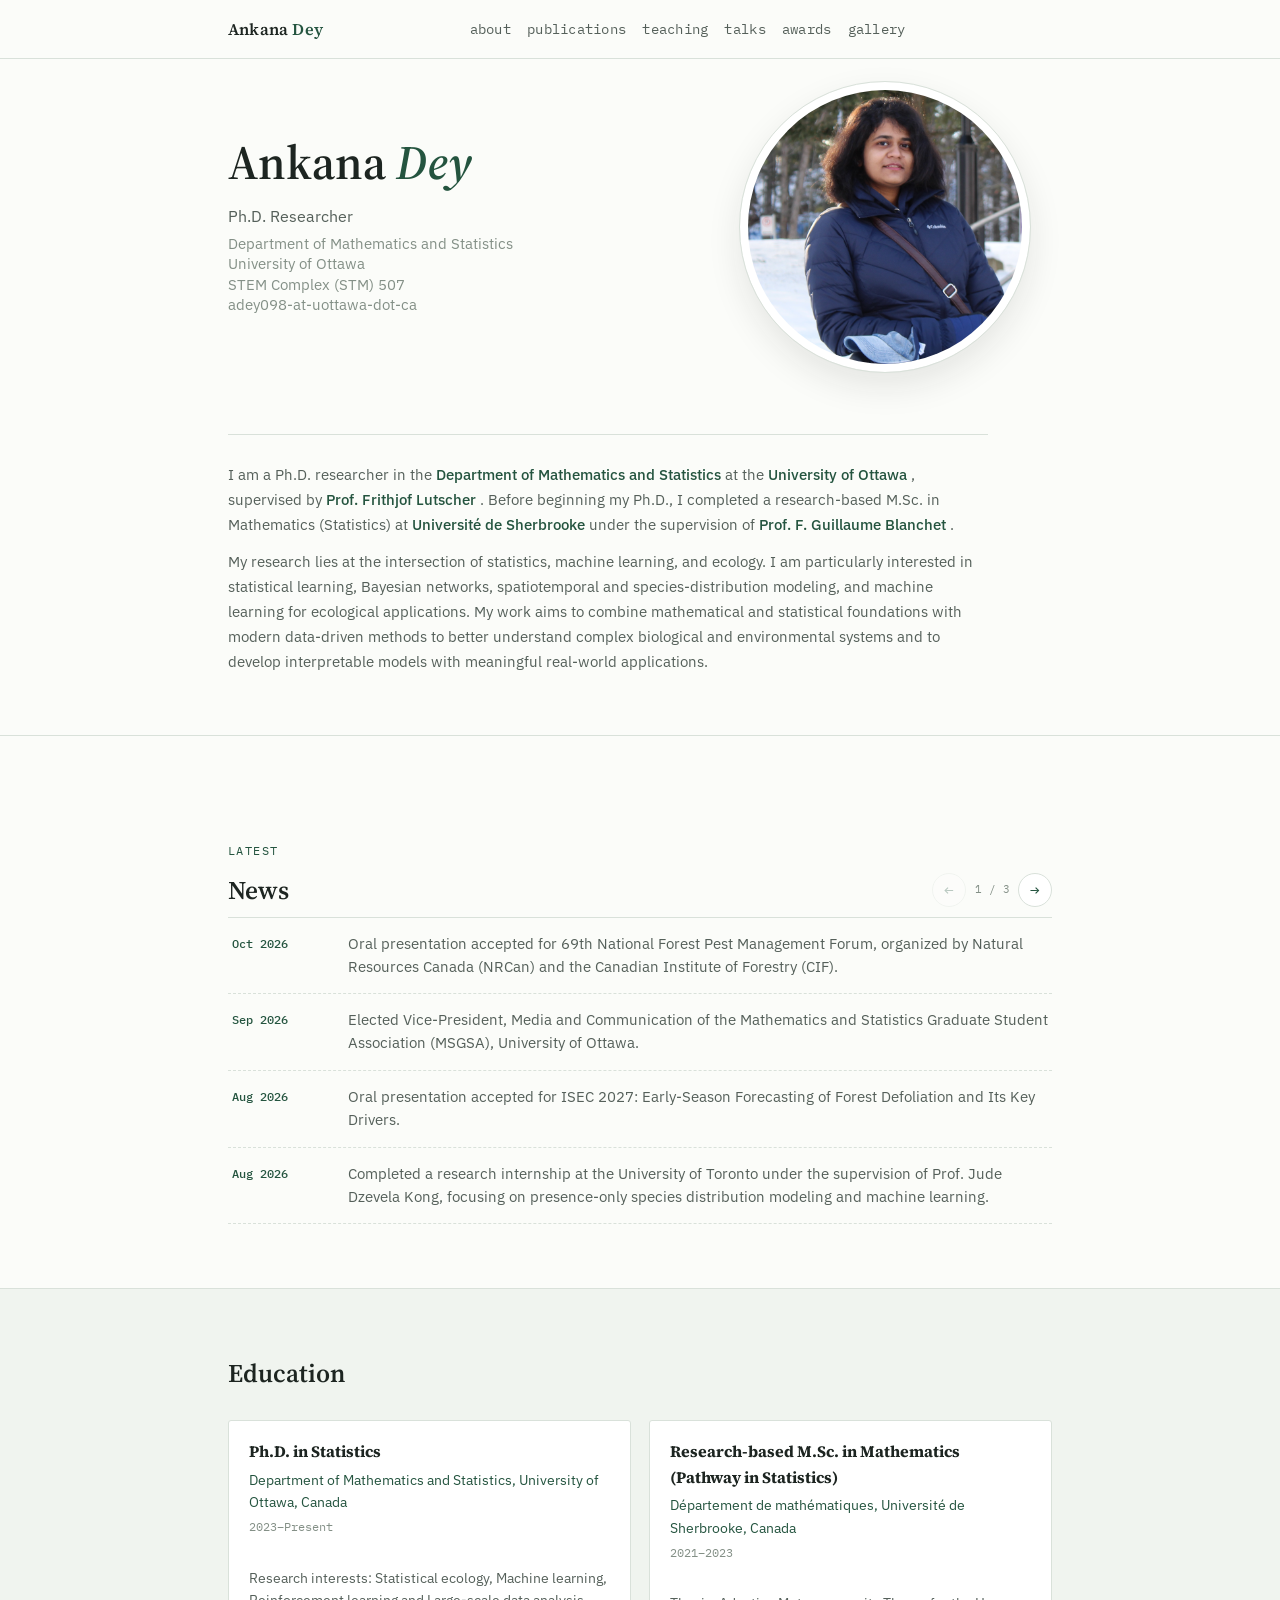
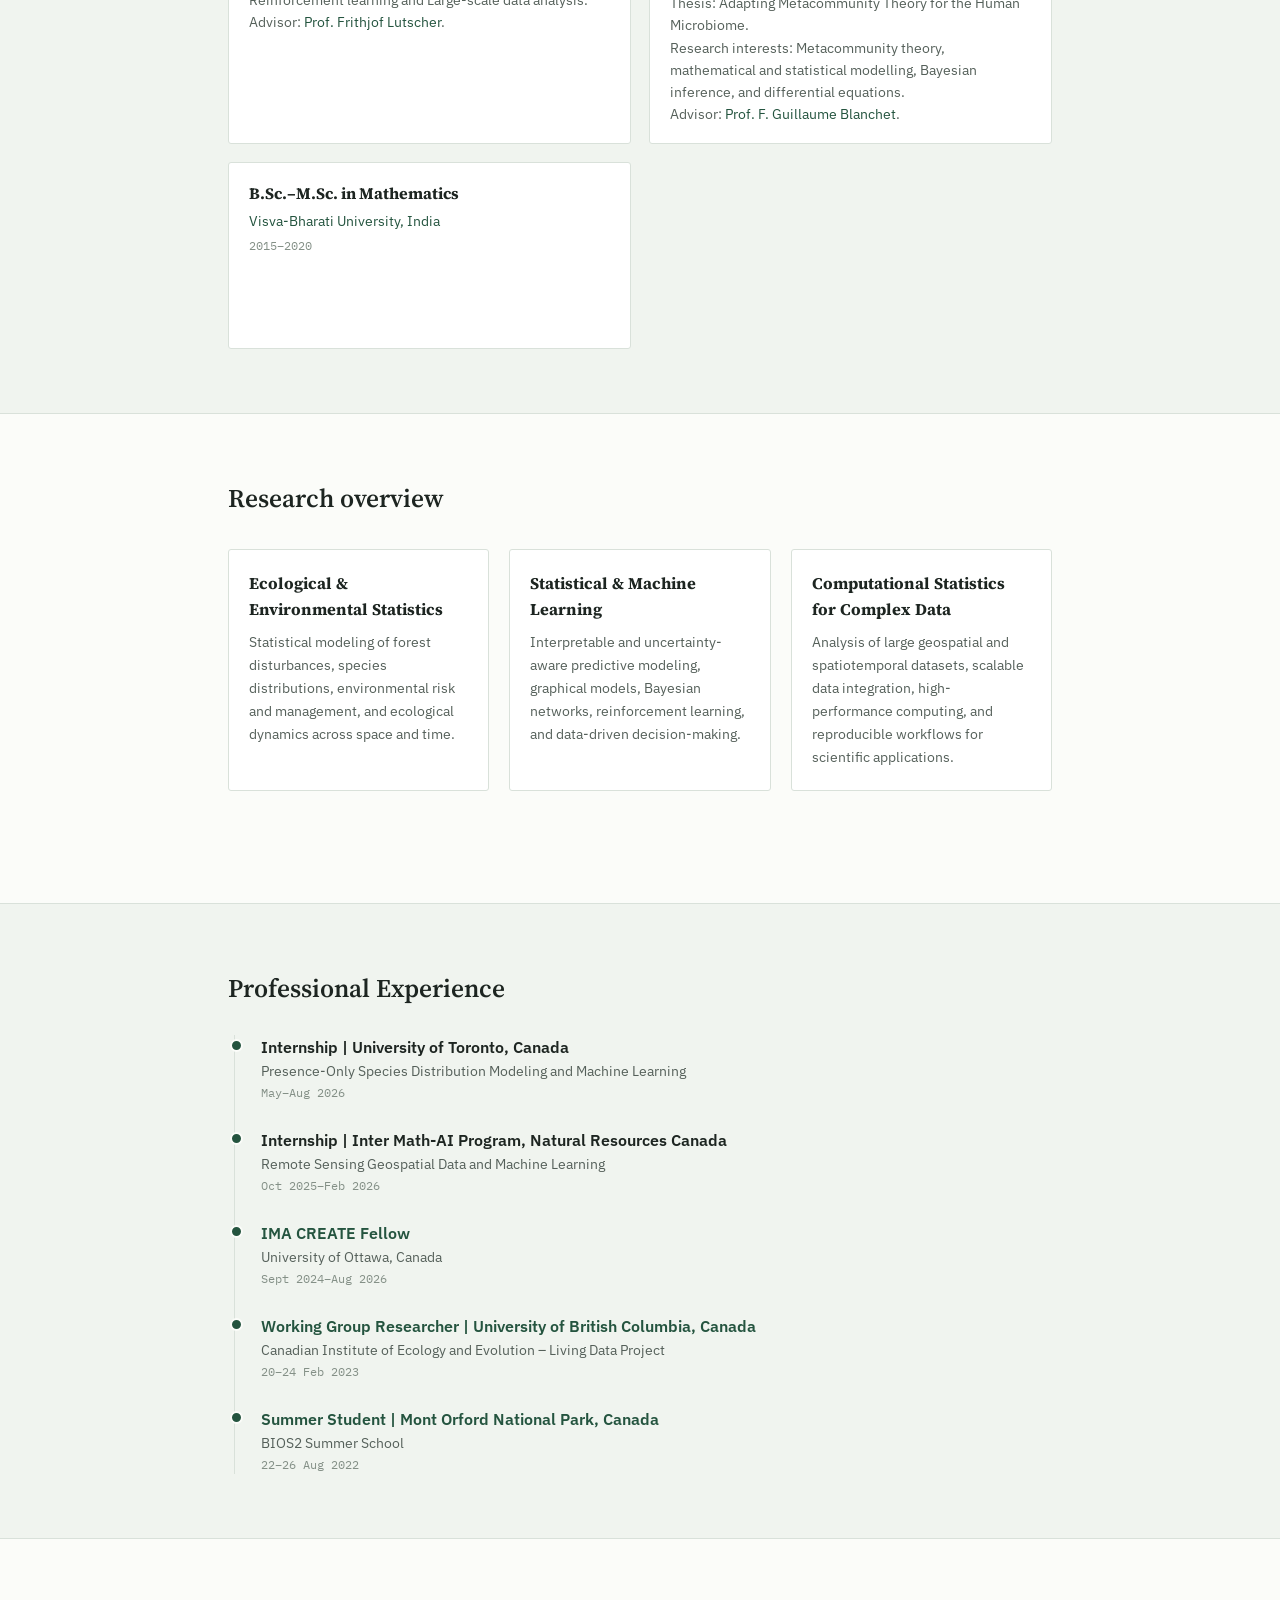
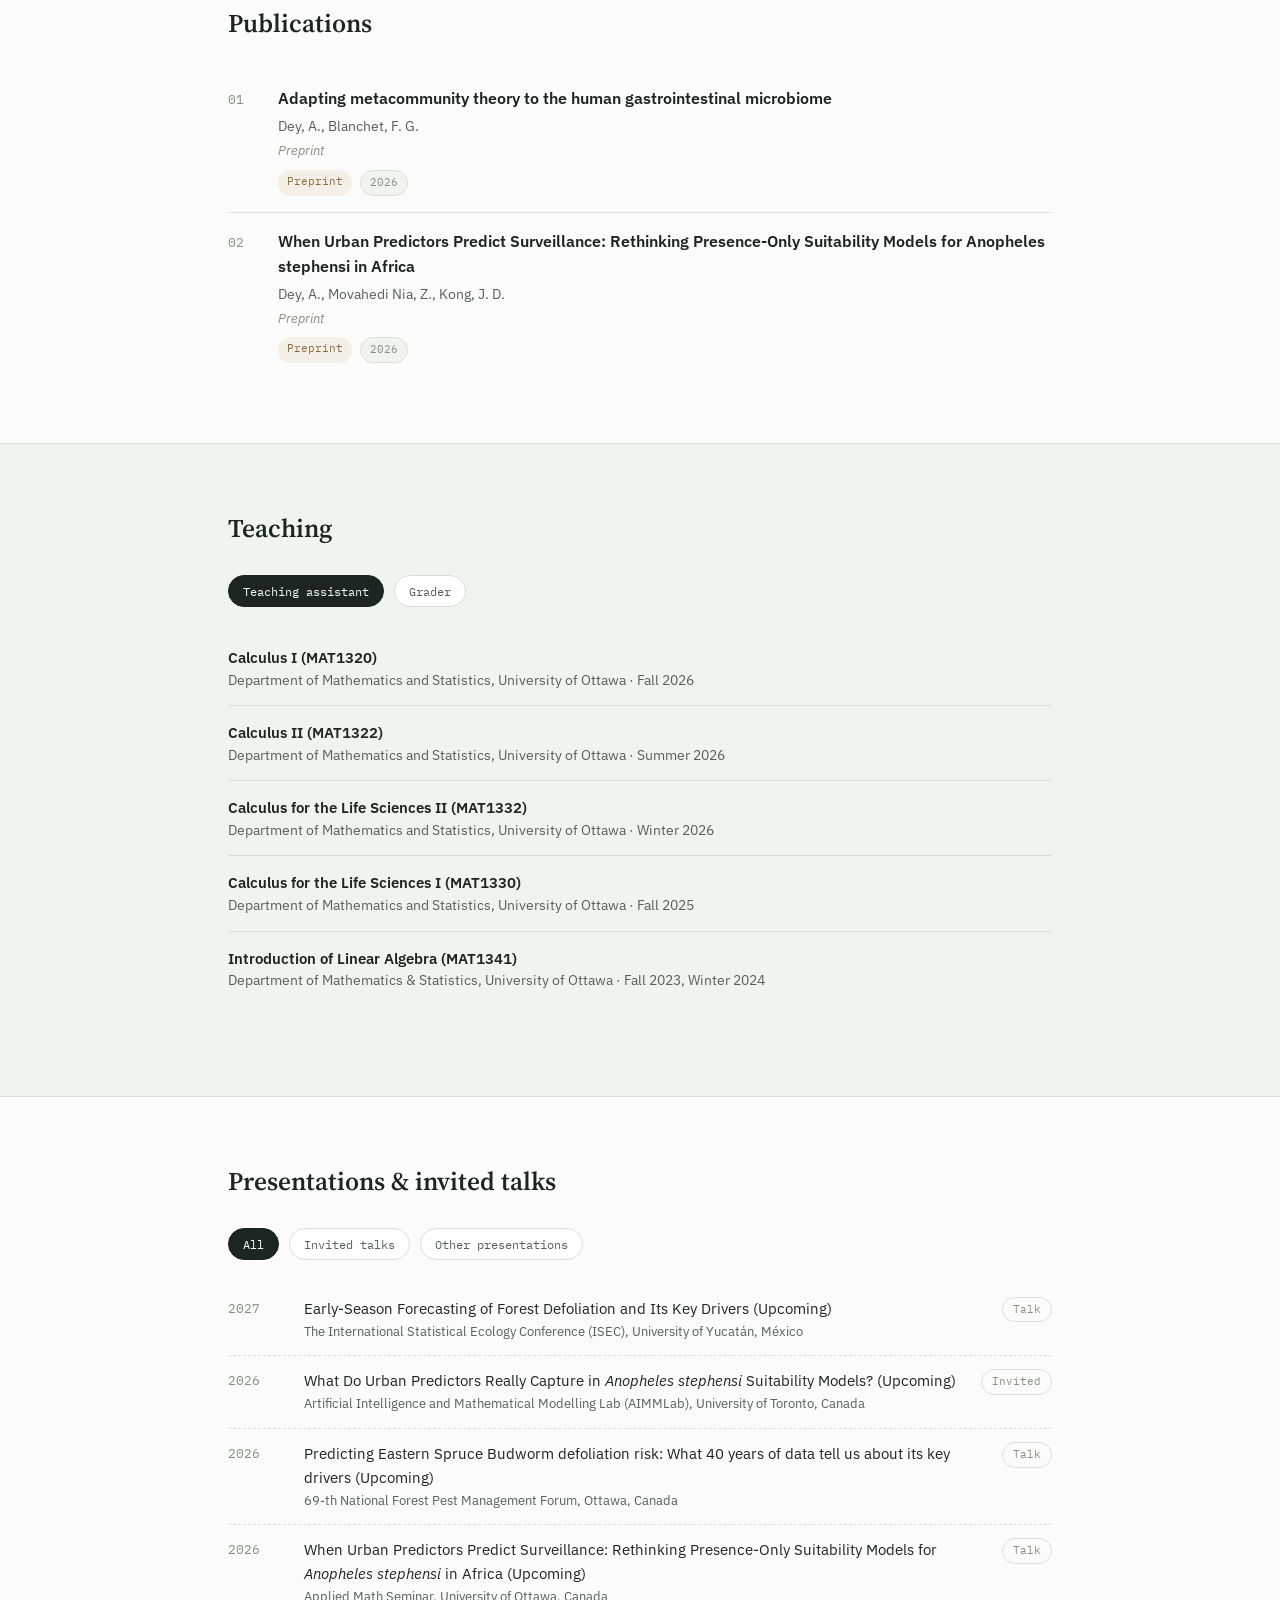
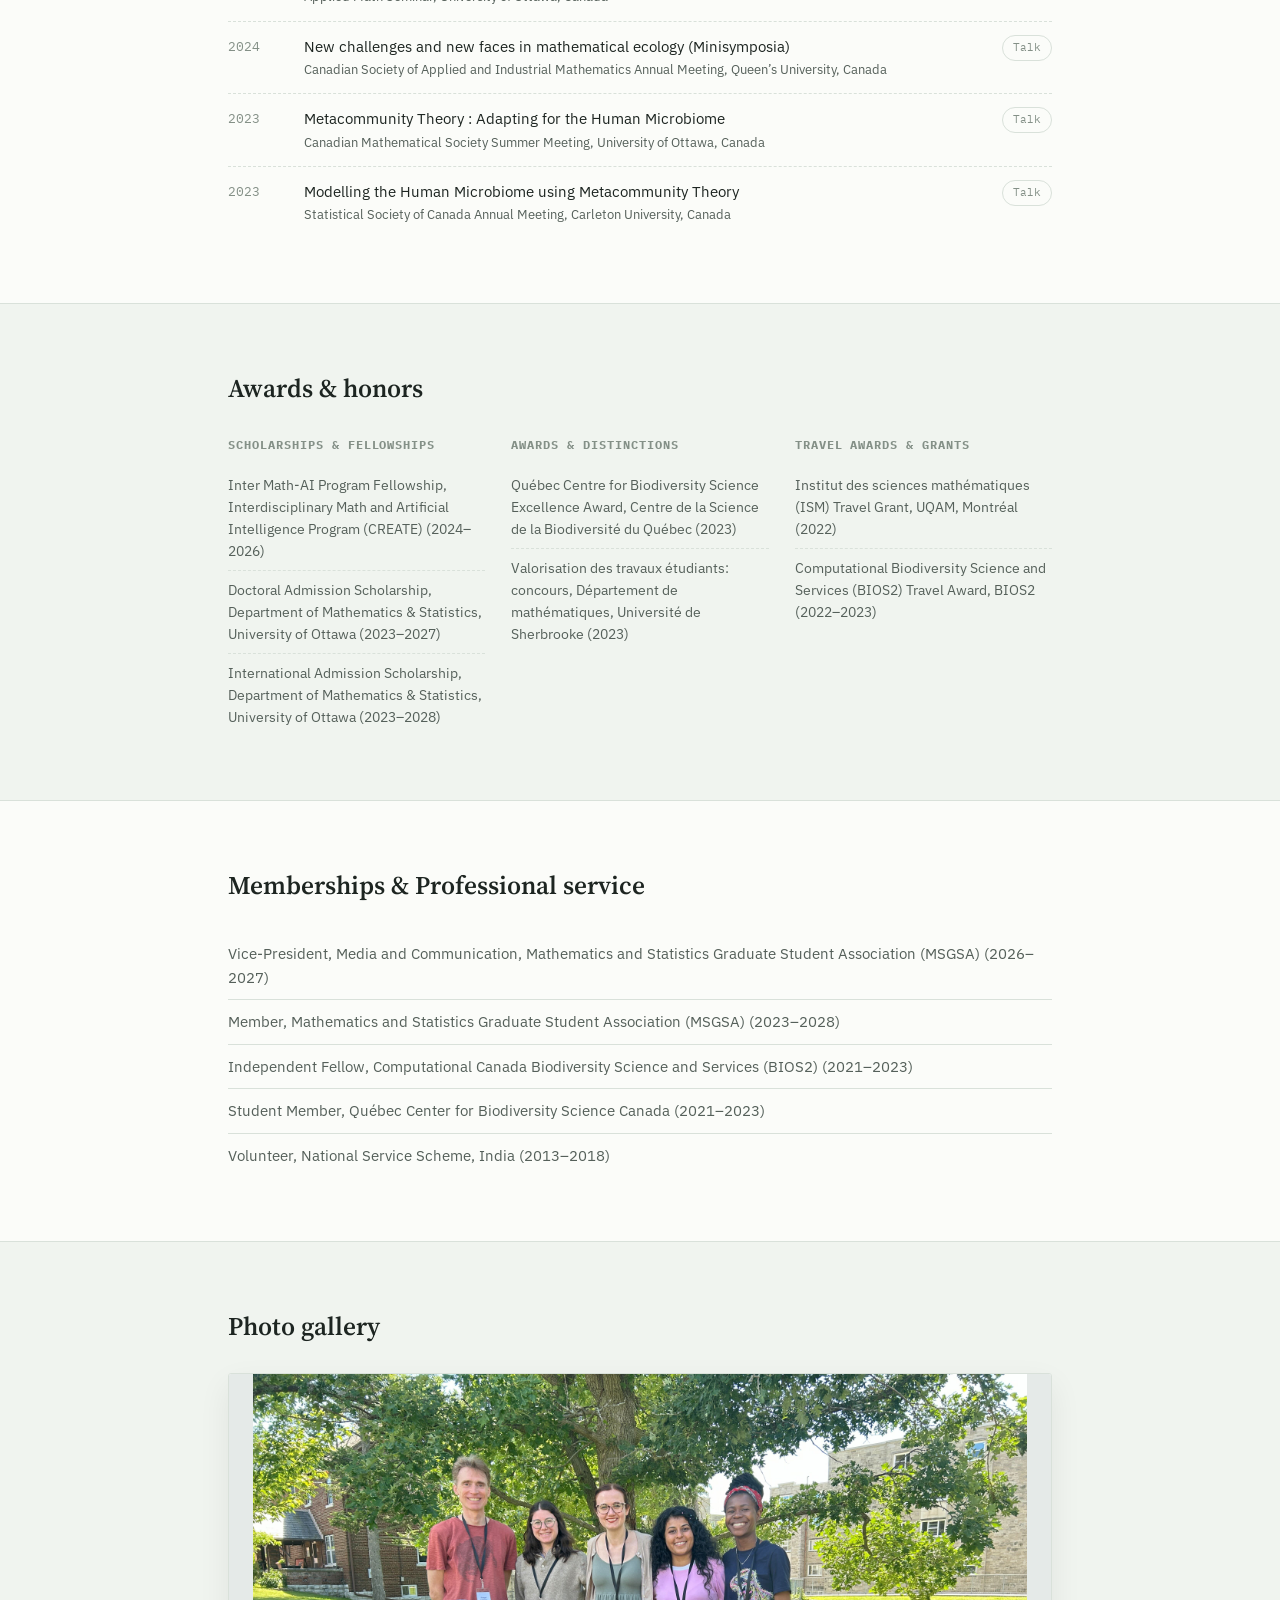
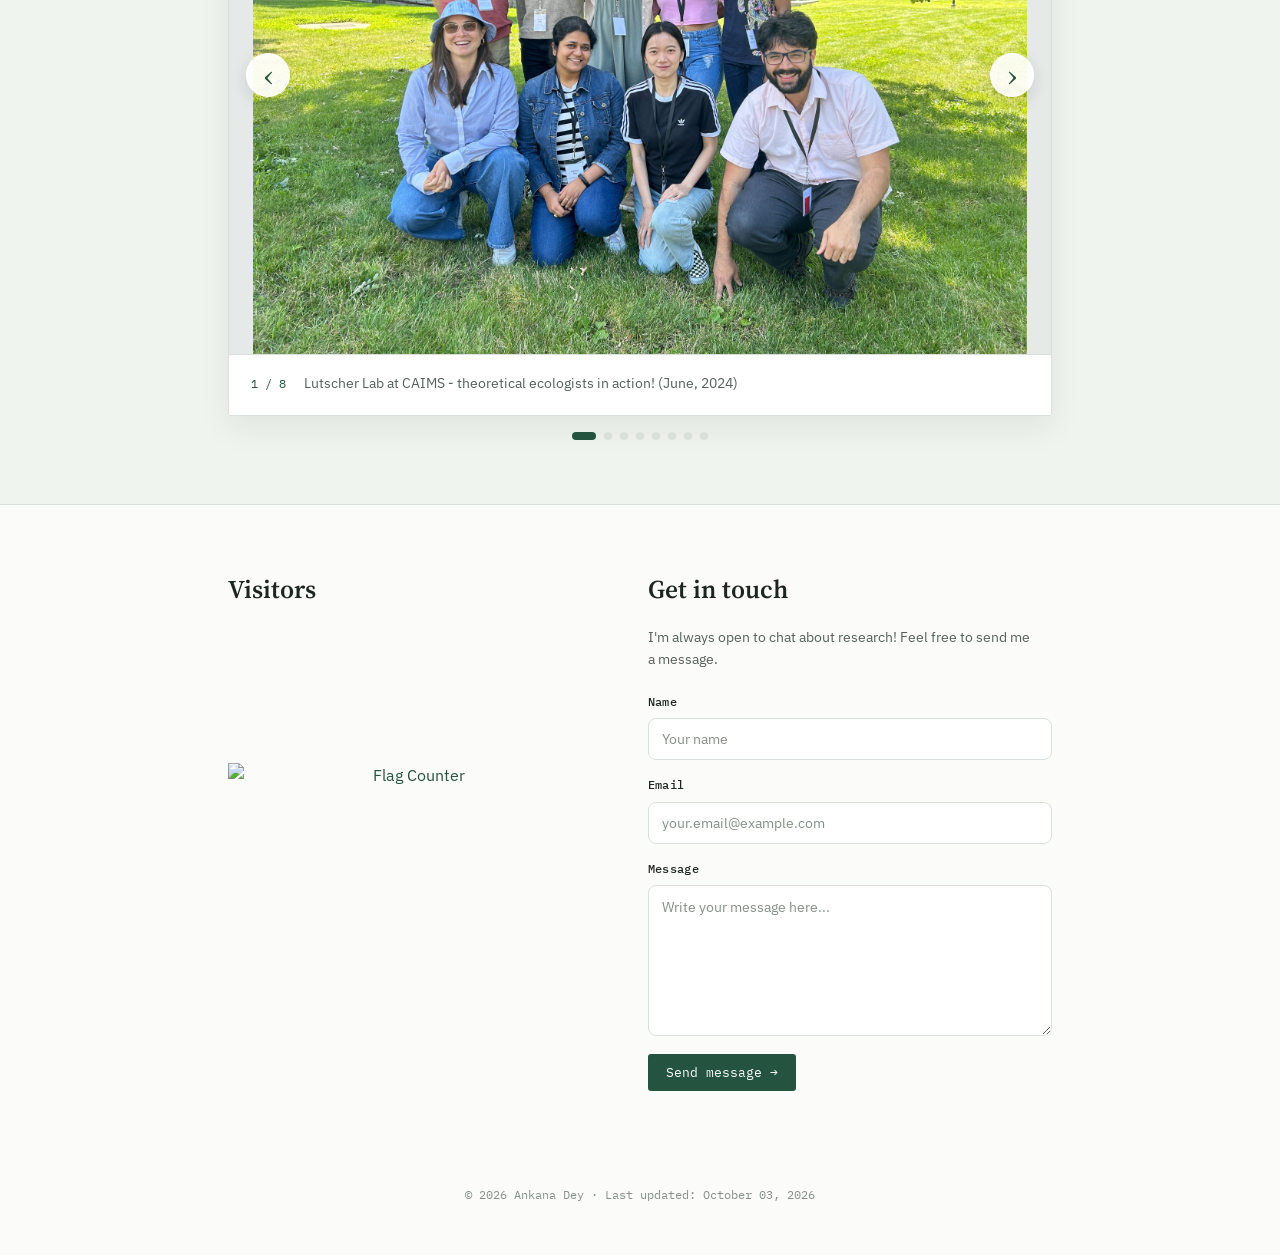
==== commit 8c3ff9dd: "Add files via upload" ====
--- a/index.html
+++ b/index.html
@@ -1,920 +1,530 @@
 <!DOCTYPE html>
-<!--[if lt IE 8 ]><html class="no-js ie ie7" lang="en"> <![endif]-->
-<!--[if IE 8 ]><html class="no-js ie ie8" lang="en"> <![endif]-->
-<!--[if (gte IE 8)|!(IE)]><!--><html class="no-js" lang="en"> <!--<![endif]-->
+<html lang="en">
 <head>
-
-   <!--- Basic Page Needs
-   ================================================== -->
-   <meta charset="utf-8">
-	<title>Ankana Dey</title>
-	<meta name="description" content="">
-	<meta name="author" content="">
-
-   <!-- Mobile Specific Metas
-   ================================================== -->
-	<meta name="viewport" content="width=device-width, initial-scale=1, maximum-scale=1">
-
-	<!-- CSS
-    ================================================== -->
-   <link rel="stylesheet" href="css/default.css">
-	<link rel="stylesheet" href="css/layout.css">
-   <link rel="stylesheet" href="css/media-queries.css">
-   <link rel="stylesheet" href="css/magnific-popup.css">
-
-   <!-- Script
-   ================================================== -->
-	<script src="js/modernizr.js"></script>
-
-   <!-- Favicons
-	================================================== -->
-	<link rel="shortcut icon" href="favicon.png" >
-
+<script>
+  window.dataLayer = window.dataLayer || [];
+  function gtag(){dataLayer.push(arguments);}
+  gtag('js', new Date());
+
+  gtag('config', 'G-CMB69J9F90');
+</script>
+<meta charset="UTF-8">
+<meta name="viewport" content="width=device-width, initial-scale=1.0">
+<title>Ankana Dey</title>
+<meta name="description" content="Ankana Dey, Ph.D. candidate in Statistics at the University of Ottawa. Research in ecological statistics, statistical learning, Bayesian networks, and spatiotemporal modeling.">
+
+<!-- Open Graph / social preview -->
+ 
+<meta property="og:title" content="Ankana Dey | Statistics &amp; Ecological Modeling">
+<meta property="og:description" content="Ph.D. candidate in Statistics at the University of Ottawa.">
+<meta property="og:type" content="website">
+<meta name="twitter:card" content="summary_large_image">
+
+
+<link rel="canonical" href="https://YOUR-GITHUB-USERNAME.github.io/">
+<link rel="preconnect" href="https://fonts.googleapis.com">
+<link rel="preconnect" href="https://fonts.gstatic.com" crossorigin>
+<link href="https://fonts.googleapis.com/css2?family=Source+Serif+4:ital,wght@0,400;0,600;0,700;1,500&family=IBM+Plex+Sans:wght@400;500;600&family=IBM+Plex+Mono:wght@400;500&display=swap" rel="stylesheet">
+
+<link rel="stylesheet" href="style.css">
+
+<!--
+  ANALYTICS (optional, free) — pick ONE and uncomment.
+  See README.md for setup instructions.
+
+  GoatCounter (privacy-friendly, no cookie banner needed):
+  <script data-goatcounter="https://YOURCODE.goatcounter.com/count" async src="//gc.zgo.at/count.js"></script>
+
+  Google Analytics:
+  <script async src="https://www.googletagmanager.com/gtag/js?id=G-XXXXXXX"></script>
+  <script>
+    window.dataLayer = window.dataLayer || [];
+    function gtag(){dataLayer.push(arguments);}
+    gtag('js', new Date());
+    gtag('config', 'G-XXXXXXX');
+  </script>
+-->
 </head>
-
 <body>
-
-   <!-- Header
-   ================================================== -->
-   <header id="home">
-
-      <nav id="nav-wrap">
-
-         <a class="mobile-btn" href="#nav-wrap" title="Show navigation">Show navigation</a>
-	      <a class="mobile-btn" href="#" title="Hide navigation">Hide navigation</a>
-
-         <ul id="nav" class="nav">
-            <li class="current"><a class="smoothscroll" href="#home">Home</a></li>
-            <li><a class="smoothscroll" href="#about">About</a></li>
-            <li><a class="smoothscroll" href="#portfolio">Research Interests</a></li>
-           
-            
-	         <li><a class="smoothscroll" href="#resume">Resume</a></li>
-            <li><a class="smoothscroll" href="#presentations">Presentations</a></li>
-            <!--<li><a class="smoothscroll" href="#portfolio">Works</a></li>-->
-            <!--<li><a class="smoothscroll" href="#testimonials">Testimonials</a></li>-->
-            <li><a class="smoothscroll" href="#more">More</a></li>
-         </ul> <!-- end #nav -->
-
-      </nav> <!-- end #nav-wrap -->
-
-      <div class="row banner">
-
-         
-         
-         
-         <div class="four columns main-col">
-            <div class="banner-text">
-               <h1 class="responsive-headline">I'm <br> Ankana Dey</h1>
-            </div>
-
-            
-
-         </div>
-
-         <div class="eight columns main-col">
-            <div class="banner-text">
-               <h3>A  <span>Doctoral student</span> at the <span>Department of mathematics and Statistics</span> 
-                  of the <span>University of Ottawa </span> in Canada.  </h3>
-               <h3>I constantly strive to bridge the gap between mathematics and biology. 
-                  My passion for exploring the intersections of these fields has led 
-                  me to delve deeper into theoretical ecology. <br>
-                  Explore this webpage of a budding researcher as I 
-                  seek to uncover the hidden patterns and connections that shape our natural world.  </h3>
-            </div>
-
-         
-
-         </div> <!-- end .main-col -->
-
+<a class="skip-link" href="#main">Skip to content</a>
+
+<nav class="nav">
+  <div class="wrap">
+    <div class="nav-name">Ankana <span>Dey</span></div>
+    <ul class="nav-links" id="navLinks">
+      <li><a href="#about">About</a></li>
+      <li><a href="#publications">Publications</a></li>
+      <li><a href="#teaching">Teaching</a></li>
+      <li><a href="#talks">Talks</a></li>
+      <li><a href="#awards">Awards</a></li>
+      <li><a href="#gallery">Gallery</a></li>
+    </ul>
+    <div class="nav-right">
+      <button class="nav-burger" id="navBurger" aria-label="Open menu" aria-expanded="false">☰</button>
+    </div>
+  </div>
+</nav>
+
+<main id="main">
+
+  <!-- HERO -->
+  <header class="hero">
+    <div class="wrap">
+      <div>
+        <h1 id="heroName">Ankana <em>Dey</em></h1>
+        <p class="hero-role" id="heroRole"></p>
+        <div class="hero-details">
+          <p class="hero-dept" id="heroDept"></p>
+          <p class="hero-dept" id="herouniversity"></p>
+          <p class="hero-dept" id="herooffice" ></p>
+          <p class="hero-dept" id="heroemailformatted"></p>
+        </div>
+
+        <p class="hero-tagline" id="heroTagline" hidden></p>
+
+        <div class="hero-cta">
+          <a class="btn primary" id="ctaCV" href="#" target="_blank" rel="noopener" hidden>Download CV</a> 
+          <!-- <a class="btn" href="#publications">View publications</a> -->
+          <!-- <a class="btn" href="#contact">Get in touch</a> -->
+        </div>
       </div>
-
-      <div class="row banner">
-         <div class="banner-text">
-            <h1 class="responsive-headline">I'm Ankana Dey</h1>
-            <h3>I'm a <span>Doctoral student</span> at the <span>Department of mathematics</span> 
-               of the <span>University of Ottawa </span> in Canada.  </h3>
-            <h3>I constantly strive to bridge the gap between mathematics and biology. 
-               My passion for exploring the intersections of these fields has led 
-               me to delve deeper into theoretical ecology.
-               Explore this webpage of a budding researcher as I 
-               seek to uncover the hidden patterns and connections that shape our natural world.  </h3>
-            <hr />
-            <ul class="social">
-               <li><a href="https://www.linkedin.com/in/ankana-dey-821a3b235/" target="_blank"><i class="fa fa-linkedin"></i></a></li>
-               <!--<li><a href="#"><i class="fa fa-facebook"></i></a></li>-->
-               <li><a href="https://join.skype.com/invite/oEnyJcPaup1I" target="_blank"><i class="fa fa-skype"></i></a></li>
-              <!-- <li><a href="#"><i class="fa fa-twitter"></i></a></li>-->
-               <!--<li><a href="#"><i class="fa fa-google-plus"></i></a></li>-->
-               
-              <!-- <li><a href="#"><i class="fa fa-instagram"></i></a></li>-->
-               <!--<li><a href="#"><i class="fa fa-dribbble"></i></a></li>-->
-               
-            </ul>
-         </div>
+      <div class="hero-figure">
+        <img
+          class="hero-profile-photo"
+          src="assets/profile-photo.jpg"
+          alt="Portrait of Ankana Dey"
+          width="900"
+          height="900"
+          loading="eager"
+          fetchpriority="high">
       </div>
 
-      <p class="scrolldown">
-         <a class="smoothscroll" href="#about"><i class="icon-down-circle"></i></a>
-      </p>
-
-   </header> <!-- Header End -->
-
-
-   <!-- About Section
-   ================================================== -->
-   <section id="about">
-
-      <div class="row">
-
-         <div class="three columns">
-
-            <img class="profile-pic"  src="images/propic.jpg" alt="" />
-
-         </div>
-
-         <div class="nine columns main-col">
-
-            <h2>About Me</h2>
-
-            <p>I’m a PhD researcher with a deep interest in Mathematical Ecology, Applied Mathematics, and Machine Learning. My passion lies in using mathematical and statistical modeling to uncover insights from complex biological and ecological systems. <br>
-               I enjoy exploring the intersection of mathematics, statistics, and ecology, with a focus on developing models that bridge theoretical foundations and real-world applications. Whether it’s modeling ecological interactions or leveraging machine learning to study environmental patterns, I am driven by curiosity and interdisciplinary thinking.  <br>
-               Lately, I’ve been especially fascinated by the use of machine learning in ecology - how modern data-driven tools can complement classical ecological modeling to better understand, predict, and potentially mitigate environmental challenges.
-            </p>
-
-            <div class="row">
-
-               <div class="columns contact-details">
-
-                  <h2>Contact Details</h2>
-                  <p class="address">
-						   <span>Ankana Dey</span><br>
-						   <span>Department of Mathematics <br>
-                           Faculty of Science<br>
-                           University of Ottawa<br>
-                           STEM Complex (STM) 507<br>
-                           150 Louis-Pasteur Private<br>
-                           Ottawa (Ontario)<br>
-                           Canada K1N 9A7<br>
-                     </span><br>
-						   <!--<span>(123)456-7890</span><br>-->
-                     <span>adey098@Uottawa.ca</span>
-                     <span>Ankana.Dey@USherbrooke.ca</span>
-					   </p>
-
-               </div>
-
-               
-
-            </div> <!-- end row -->
-
-         </div> <!-- end .main-col -->
-
+      <div class="hero-bio">
+  <p>
+  I am a Ph.D. researcher in the
+  <a href="https://www.uottawa.ca/faculty-science/mathematics-statistics"
+     target="_blank" rel="noopener noreferrer">
+    Department of Mathematics and Statistics
+  </a>
+  at the
+  <a href="https://www.uottawa.ca/"
+     target="_blank" rel="noopener noreferrer">
+    University of Ottawa
+  </a>,
+  supervised by
+  <a href="https://mysite.science.uottawa.ca/flutsche/"
+     target="_blank" rel="noopener noreferrer">
+    Prof. Frithjof Lutscher
+  </a>.
+  Before beginning my Ph.D., I completed a research-based M.Sc. in Mathematics
+  (Statistics) at
+  <a href="https://www.usherbrooke.ca/mathematiques/"
+     target="_blank" rel="noopener noreferrer">
+    Université de Sherbrooke
+  </a>
+  under the supervision of
+  <a href="https://www.usherbrooke.ca/biologie/nous-joindre/personnel/corps-professoral/ecologie-terrestre/guillaume-blanchet"
+     target="_blank" rel="noopener noreferrer">
+    Prof. F. Guillaume Blanchet
+  </a>.
+</p>
+
+  <p>
+    My research lies at the intersection of statistics, machine learning, and ecology. I am particularly interested in statistical learning, Bayesian networks, spatiotemporal and species-distribution modeling, and machine learning for ecological applications. My work aims to combine mathematical and statistical foundations with modern data-driven methods to better understand complex biological and environmental systems and to develop interpretable models with meaningful real-world applications.
+  </p>
+</div>
+    </div>
+  </header>
+
+
+   <!-- ABOUT + NEWS -->
+  <section>
+    <div class="wrap">
+      <!--<div class="eyebrow">About</div>-->
+
+      <div class="about-news" id="news">
+
+  <div class="news-heading-row">
+
+    <div>
+      <div class="eyebrow">Latest</div>
+      <h2 class="section-title news-title">News</h2>
+    </div>
+
+    <div
+      class="news-controls"
+      id="newsControls"
+      aria-label="Navigate news"
+    >
+
+      <button
+        class="news-nav"
+        id="newsNewer"
+        type="button"
+        aria-label="Show newer news"
+        title="Newer news"
+      >
+        ←
+      </button>
+
+      <span
+        class="news-page-status"
+        id="newsPageStatus"
+        aria-live="polite"
+      ></span>
+
+      <button
+        class="news-nav"
+        id="newsOlder"
+        type="button"
+        aria-label="Show older news"
+        title="Older news"
+      >
+        →
+      </button>
+
+    </div>
+
+  </div>
+
+
+  <div class="news-window">
+
+    <ul
+      class="news-list"
+      id="newsList"
+      aria-live="polite"
+    ></ul>
+
+  </div>
+
+</div>
+  </section> 
+
+
+  <!-- EDUCATION -->
+  <section id="education">
+    <div class="wrap">
+      <h2 class="section-title">Education</h2>
+      <div class="edu-grid" id="eduGrid"></div>
+    </div>
+  </section>
+
+  <!-- ABOUT + NEWS -->
+  <section id="about">
+    <div class="wrap">
+      <!--<div class="eyebrow">About</div>-->
+      <h2 class="section-title">Research overview</h2>
+      <div class="about-body" id="aboutBody" hidden></div>
+      
+
+      <div class="research-grid" id="researchGrid"></div>
+
+      <div class="openings-note" id="openingsNote" hidden></div>
+
+      <div class="about-news" id="news">
+
+  <div class="news-heading-row">
+
+    
+
+    
+
+  </div>
+
+
+  
+
+</div>
+  </section>
+
+  <!-- APPOINTMENTS / EXPERIENCE -->
+  <section id="experience">
+    <div class="wrap">
+      <!--<div class="eyebrow">Career</div>-->
+      <h2 class="section-title">Professional Experience</h2>
+      <div class="timeline" id="timeline"></div>
+    </div>
+  </section>
+
+  
+
+  
+
+  <!-- PUBLICATIONS -->
+  <section id="publications">
+    <div class="wrap">
+      <!-- <div class="eyebrow">Research output</div> -->
+      <h2 class="section-title">Publications</h2>
+      <!-- <div class="pub-filters" id="pubFilters">
+        <button class="pill" data-filter="all" aria-pressed="true">All</button>
+        <button class="pill" data-filter="journal" aria-pressed="false">Journal &amp; conference</button>
+        <button class="pill" data-filter="review" aria-pressed="false">Under review</button>
+       <button class="pill" data-filter="preprint" aria-pressed="false">Preprints</button>
+      </div> -->
+      <ul class="pub-list" id="pubList"></ul>
+    </div>
+  </section>
+
+  
+
+  <!-- TEACHING -->
+  <section id="teaching">
+    <div class="wrap">
+      <!-- <div class="eyebrow">Instruction</div> -->
+      <h2 class="section-title">Teaching</h2>
+      <div class="pub-filters" id="teachFilters" aria-label="Filter teaching experience">
+        <button class="pill" data-filter="assistant" aria-pressed="true">Teaching assistant</button>
+        <button class="pill" data-filter="grader" aria-pressed="false">Grader</button>
       </div>
-
-   </section> <!-- About Section End-->
-
-
-   <!-- Research Interests Section
-   ================================================== -->
-   <section id="portfolio">
-
-      <!-- Education
-      ----------------------------------------------- -->
-      <div class="row education">
-
-         <div class="three columns header-col">
-            <h1><span>Research Interests</span></h1>
-         </div>
-
-         <div class="nine columns main-col">
-
-            <div class="row item">
-
-               <div class="twelve columns">
-
-                  <h3> Applied Mathematics</h3>
-                  <p class="info">Differential Equations (ODEs, PDEs), Dynamical systems
-                      </p>
-
-               </div>
-
-            </div> <!-- item end -->
-
-            <div class="row item">
-
-               <div class="twelve columns">
-
-                  <h3>Theoretical Ecology</h3>
-                  <p class="info">Spatial Ecology, Ecological Interactions, Ecological Dynamics</p>
-   
-                  
-
-               </div>
-            </div> <!-- item end -->
-
-            <div class="row item">
-
-               <div class="twelve columns">
-
-                  <h3>Statistics</h3>
-                  <p class="info">Statistical Inference, Stochastic processes</p>
-
-               
-               </div>
-
-         </div> <!-- item end -->
-
-         <div class="row item">
-
-            <div class="twelve columns">
-
-               <h3>Machine Learning</h3>
-               <p class="info">Predictive Modelling, Spatio-temporal modelling</p>
-
-            
-            </div>
-
-      </div> <!-- item end -->
-            
-            <div class="row item">
-
-                  <div class="twelve columns">
-   
-                     <h3>Mathematical Pharmacology</h3>
-                     <p class="info">Pharmacokinetic and Pharmacodynamic modeling, Drug delievery</p>
-   
-                  
-                  </div>
-
-            </div> <!-- item end -->
-
-
-            
-
-         </div> <!-- main-col end -->
-
-      </div> <!-- End Education -->
-   </section> <!-- Presentation Section End-->
-
-
-
+      <ul class="teach-list" id="teachList"></ul>
+
+      <div class="eyebrow" style="margin-top:10px;" hidden>Development</div>
+      <ul class="cert-list" id="certList" hidden></ul>
+
+      <div class="teaching-support-link">
+
+  
+
+</div>
+
+    </div>
+  </section>
+
+ 
+
+ 
+
+  <!-- TALKS -->
+  <section id="talks">
+    <div class="wrap">
+      <!--<div class="eyebrow">Dissemination</div> -->
+      <h2 class="section-title">Presentations &amp; invited talks</h2>
+      <div class="pub-filters" id="talkFilters" aria-label="Filter talks">
+        <button class="pill" data-filter="all" aria-pressed="true">All</button>
+        <button class="pill" data-filter="invited" aria-pressed="false">Invited talks</button>
+        <button class="pill" data-filter="other" aria-pressed="false">Other presentations</button>
+      </div>
+      <ul class="talk-list" id="talkList"></ul>
+    </div>
+  </section>
+
+  <!-- AWARDS -->
+  <section id="awards">
+    <div class="wrap">
+      <!--<div class="eyebrow">Recognition</div>-->
+      <h2 class="section-title">Awards &amp; honors</h2>
+      <div class="awards-grid" id="awardsGrid"></div>
+    </div>
+  </section>
+
+  <!-- SERVICE / GRANTS / OUTREACH -->
+  <section id="service">
+    <div class="wrap">
+     <!-- <div class="eyebrow">Beyond research</div>-->
+      <h2 class="section-title">Memberships & Professional service</h2>
+
+      <!-- <h3 style="font-family:var(--serif); font-size:1rem; margin:0 0 10px;">Professional service</h3>-->
+      <ul class="simple-list" id="serviceList"></ul>
 
       
 
-   <!-- Resume Section
-   ================================================== -->
-   <section id="resume">
-
-      <!-- Education
-      ----------------------------------------------- -->
-      <div class="row education">
-
-         <div class="three columns header-col">
-            <h1><span>Education</span></h1>
-         </div>
-
-         <div class="nine columns main-col">
-
-            <div class="row item">
-
-               <div class="twelve columns">
-
-                  <h3>University of Ottawa, Canada</h3>
-                  <p class="info">PhD in Applied Mathematics <span>&bull;</span> <em class="date">Sept 2023 - Aug 2027</em></p>
-
-                  
-                     supervised by <a href="https://www.uottawa.ca/faculty-science/professors/frithjof-lutscher" target="_blank">Prof. Frithjof Lutscher</i></a> </p>
-                  </p>
-                   
-               </div>
-
-            </div> <!-- item end -->
-
-            <div class="row item">
-
-               <div class="twelve columns">
-
-                  <h3>Université de Sherbrooke, Canada</h3>
-                  <p class="info">Master in Mathematics Pathaways in Statistics <span>&bull;</span> <em class="date">Sept 2021 - Aug 2023</em></p>
-
-                  <p> Thesis : Adapting Metacommunity Theory for the Human Microbiome, <br>
-                     supervised by <a href="https://www.usherbrooke.ca/recherche/specialistes/details/guillaume.blanchet" target="_blank">Prof. Guillaume Blanchet</i></a> </p>
-
-               </div>
-
-            </div> <!-- item end -->
-             
-            <div class="row item">
-
-               <div class="twelve columns">
-
-                  <h3>Concordia University, Canada</h3>
-                  <p class="info">Inter-University Transfer Student <span>&bull;</span> <em class="date"> Winter 2020 </em></p>
-
-                 
-
-               </div>
-
-            </div> <!-- item end -->
-      
-            <div class="row item">
-
-               <div class="twelve columns">
-
-                  <h3>Visva-Bharati University, India</h3>
-                  <p class="info">M.Sc Degree in Mathematics <span>&bull;</span> <em class="date">Aug 2018 - Oct 2020</em></p>
-                  <p> Term Project: Unsteady analysis of arterial pharmacokinetics in stent-based
-                     delivery, supervised by <a href="https://www.visvabharati.ac.in/prashantakumarmandal.html" target="_blank">Prof. Prashanta Kumar Mandal</a></p>
-
-                  
-
-               </div>
-
-            </div> <!-- item end -->
-
-            <div class="row item">
-
-               <div class="twelve columns">
-
-                  <h3>Visva-Bharati University, India</h3> 
-                  
-                  <p class="info">B.Sc Degree in Mathematics <span>&bull;</span> <em class="date">Aug 2015 - June 2018</em></p>
-
-                 
-               </div>
-
-            </div> <!-- item end -->
-
-         </div> <!-- main-col end -->
-
-      </div> <!-- End Education -->
-
-
-      <!-- Awards & Scholarships
-      ----------------------------------------------- -->
-      <div class="row work">
-
-         <div class="three columns header-col">
-            <h1><span>Awards & Scholarships</span></h1>
-         </div>
-
-         <div class="nine columns main-col">
-
-            <div class="row item">
-
-               <div class="twelve columns">
-
-                  <h3>Inter Math‑AI Program Stipend </h3>
-                  <p class="info">Awarded by Interdisciplinary Math and Artificial Intelligence (IMA) Program
-                     (CREATE) <span>&bull;</span> 
-                     <em class="date"> 2024 - 26</em></p>
-
-      
-
-               </div>
-
-               <div class="twelve columns">
-
-                  <h3>Doctoral Admission Scholarship </h3>
-                  <p class="info">Awarded by Department of Mathematics & Statistics, University of Ottawa <span>&bull;</span> 
-                     <em class="date"> 2023 - 27</em></p>
-
-      
-
-               </div>
-
-               <div class="twelve columns">
-
-                  <h3>Doctoral International Scholarship </h3>
-                  <p class="info">Awarded by Department of Mathematics & Statistics, University of Ottawa <span>&bull;</span> 
-                     <em class="date"> 2023 - 27</em></p>
-
-      
-
-               </div>
-
-            </div> <!-- item end -->
-
-
-            <div class="row item">
-
-               <div class="twelve columns">
-
-                  <h3>Valorisation des travaux étudiants: concours </h3>
-                  <p class="info">Awarded by Département de mathématiques, Université de Sherbrooke <span>&bull;</span> 
-                     <em class="date"> 2023</em></p>
-
-      
-
-               </div>
-
-            </div> <!-- item end -->
-
-            <div class="row item">
-
-               <div class="twelve columns">
-
-                  <h3>Quebec Centre for Biodiversity Science (QCBS) Excellence Awards</h3>
-                  <p class="info">Awarded by Centre de la Science de la Biodiversite du Québec (QCBS) <span>&bull;</span> 
-                     <em class="date"> 2023</em></p>
-
-      
-
-               </div>
-
-            </div> <!-- item end -->
-
-           
-            <div class="row item">
-
-               <div class="twelve columns">
-
-                  <h3>Computational Biodiversity Science and
-                     Services (BIOS²) Travel Award</h3>
-                  <p class="info">Awarded by Sciences et Services de la Biodiversité Computationnelle (BIOS²) <span>&bull;</span> 
-                     <em class="date">2022 - 2023</em></p>
-
-                  
-
-               </div>
-
-            </div> <!-- item end -->
-
-            <div class="row item">
-
-               <div class="twelve columns">
-
-                  <h3>Institut des sciences mathématiques (ISM) 
-                     Travel Grant</h3>
-                  <p class="info">Awarded by UQAM, Montréal, Canada<span>&bull;</span> 
-                     <em class="date">2022</em></p>
-
-                  
-
-               </div>
-
-            </div> <!-- item end -->
-            <div class="row item">
-
-               <div class="twelve columns">
-
-                  <h3>Independent Fellow of Computational Canada
-                     Biodiversity Science and Services (BIOS²)</h3>
-                  <p class="info">Selected by Sciences et Services de la Biodiversité Computationnelle (BIOS²) <span>&bull;</span> 
-                     <em class="date">2022 - 2023</em></p>
-
-                  
-
-               </div>
-
-            </div> <!-- item end -->
-            <div class="row item">
-
-               <div class="twelve columns">
-
-                  <h3>Computational Biodiversity Science and
-                     Services (BIOS²) Travel Award</h3>
-                  <p class="info">Awarded by Sciences et Services de la Biodiversité Computationnelle (BIOS²) <span>&bull;</span> 
-                     <em class="date">2021 - 2022</em></p>
-
-                  
-
-               </div>
-
-            </div> <!-- item end -->
-            <div class="row item">
-
-               <div class="twelve columns">
-
-                  <h3>Student Member of Quebec Centre for Biodiversity Science Canada <em><a href="https://qcbs.ca/student-member/?student=3107" target="_blank">(Link)</i></a></em>
-                     </h3>
-                  <p class="info">Selected by Centre de la Science de la Biodiversite du Québec (QCBS) <span>&bull;</span> 
-                     <em class="date">2022 - present</em></p>
-
-                  
-
-               </div>
-
-            </div> <!-- item end -->
-            <div class="row item">
-
-               <div class="twelve columns">
-
-                  <h3>Independent Fellow of Computational Canada
-                     Biodiversity Science and Services (BIOS²)</h3>
-                  <p class="info">Selected by Sciences et Services de la Biodiversité Computationnelle (BIOS²) <span>&bull;</span> 
-                     <em class="date">2021 - 2022</em></p>
-
-                  
-
-               </div>
-
-            </div> <!-- item end -->
-            
-
-         </div> <!-- main-col end -->
-
-      </div> <!-- End Awards & Scholarships -->
-
-
-      <!-- End Teaching assistant
-      ----------------------------------------------- -->
-      <div class="row work">
-
-         <div class="three columns header-col">
-            <h1><span>Teaching Assistant</span></h1>
-         </div>
-          
-         
-         <div class="nine columns main-col">
-
-            <div class="row item">
-
-               <div class="twelve columns">
-
-                  <h3>Applied Linear Algebra </h3> 
-               
-                  <p class="info">Department of Mathematics and Statistics, University of Ottawa <span>&bull;</span> <em class="date">Summer 2024</em></p>
-
-                  
-
-               </div>
-
-               <div class="twelve columns">
-
-                  <h3>Introduction of Linear Algebra, Ordinary Differential Equations </h3> 
-               
-                  <p class="info">Department of Mathematics and Statistics, University of Ottawa <span>&bull;</span> <em class="date">Winter 2024</em></p>
-
-                  
-
-               </div>
-
-               <div class="twelve columns">
-
-                  <h3>Introduction of Linear Algebra </h3> 
-               
-                  <p class="info">Department of Mathematics and Statistics, University of Ottawa <span>&bull;</span> <em class="date">Fall 2023</em></p>
-
-                  
-
-               </div>
-               
-
-
-               <div class="twelve columns">
-
-                  <h3>Integral Calculus </h3> 
-               
-                  <p class="info">Département de mathématiques, Université de Sherbrooke <span>&bull;</span> <em class="date">Summer 2023</em></p>
-
-                  
-
-               </div>
-               <div class="twelve columns">
-
-                  <h3>Elements of Mathematics </h3> 
-               
-                  <p class="info">Département de mathématiques, Université de Sherbrooke <span>&bull;</span> <em class="date">Fall 2022</em></p>
-
-                  
-
-               </div>
-
-            </div> <!-- item end -->
-
-            
-         </div> <!-- main-col end -->
-
-      </div> <!-- End Teaching assistant-->
-
-
-      
-   </section> <!-- Resume Section End-->
-
-
-
-   <!-- Presentation Section
-   ================================================== -->
-   <section id="presentations">
-
-      <!-- Education
-      ----------------------------------------------- -->
-      <div class="row education">
-
-         <div class="three columns header-col">
-            <h1><span>Presentations</span></h1>
-         </div>
-
-         <div class="nine columns main-col">
-
-            <div class="row item">
-
-               
-
-               <div class="twelve columns">
-
-                  <h3> Canadian Society of Applied and Industrial Mathematics (CAIMS) - Annual Meeting <em>(Group talk)<em></h3>
-                  <p class="info">Queen's University, Kingston, Canada <span>&bull;</span> <em class="date">June 2024</em></p>
-
-                 
-
-               </div>
-
-            </div> <!-- item end -->
-
-            <div class="row item">
-
-               
-
-               <div class="twelve columns">
-
-                  <h3> The Canadian Mathematical Society (CMS) - Summer Meeting <em>(Contributed talk)<em></h3>
-                  <p class="info">University of Ottawa, Ottawa, Canada <span>&bull;</span> <em class="date">June 2023</em></p>
-
-                 
-
-               </div>
-
-            </div> <!-- item end -->
-
-            <div class="row item">
-
-               <div class="twelve columns">
-
-                  <h3>The Statistical Society of Canada (SSC) - Annual Meeting <em>(Contributed talk)<em></em></h3>
-                  <p class="info">Carleton University,  Ottawa, Canada<span>&bull;</span> <em class="date">May 2003</em></p>
-
-                 
-
-               </div>
-
-            </div> <!-- item end -->
-
-            
-
-         </div> <!-- main-col end -->
-
-      </div> <!-- End Education -->
-   </section> <!-- Presentation Section End-->
-
-
-
-
-   <section id="more">
-
-
-      <div class="row">
-
-         
-         
-         
-         <div class="six columns main-col">
-
-            <img   src="images/lab photo.jpg" alt="" />
-
-         </div>
-
-         <div class="six columns main-col">
-
-            <h2>Lutscher's Lab, (Kingston, ON) <br>
-               <em class="date"> June, 2024</em> </h2>
-
-            
-         
-
-         </div> <!-- end .main-col -->
+     <!-- <h3 style="font-family:var(--serif); font-size:1rem; margin:26px 0 10px;">Outreach &amp; leadership</h3> -->
+       <ul class="simple-list" id="outreachList" hidden></ul>
+
+     <!--  <h3 style="font-family:var(--serif); font-size:1rem; margin:26px 0 10px;">Memberships</h3> -->
+      <ul class="simple-list" id="membershipList" hidden></ul> 
+    </div>
+  </section>
+
+<!-- PHOTO GALLERY -->
+<section id="gallery">
+  <div class="wrap">
+
+    <!-- <div class="eyebrow">Moments</div> -->
+    <h2 class="section-title">Photo gallery</h2>
+
+    <div
+      class="gallery-carousel"
+      id="galleryCarousel"
+      aria-label="Photo gallery"
+      aria-roledescription="carousel"
+      tabindex="0"
+    >
+
+      <!-- Previous -->
+      <button
+        class="gallery-nav gallery-prev"
+        id="galleryPrev"
+        type="button"
+        aria-label="Previous photo"
+      >
+        ‹
+      </button>
+
+
+      <!-- Main photograph -->
+      <figure class="gallery-slide" id="gallerySlide">
+
+        <div class="gallery-image-wrap">
+          <img
+            id="galleryImage"
+            class="gallery-image"
+            src=""
+            alt=""
+          >
+        </div>
+
+        <figcaption class="gallery-caption">
+
+          <span
+            class="gallery-counter"
+            id="galleryCounter"
+          ></span>
+
+          <p id="galleryCaption"></p>
+
+        </figcaption>
+
+      </figure>
+
+
+      <!-- Next -->
+      <button
+        class="gallery-nav gallery-next"
+        id="galleryNext"
+        type="button"
+        aria-label="Next photo"
+      >
+        ›
+      </button>
+
+
+      <!-- Navigation dots -->
+      <div
+        class="gallery-dots"
+        id="galleryDots"
+        aria-label="Choose gallery photo"
+      ></div>
+
+    </div>
+
+  </div>
+</section>
+ 
+
+
+ <!-- VISITORS + CONTACT -->
+<section id="visitors">
+  <div class="wrap">
+
+    <div class="visitors-contact-grid">
+
+      <!-- LEFT: VISITOR MAP -->
+      <div class="visitor-column">
+
+        <h2 class="section-title">Visitors</h2>
+
+
+          <div class="visitor-map">
+
+<a href="https://info.flagcounter.com/weAr"><img src="https://s01.flagcounter.com/map/weAr/size_m/txt_080808/border_0A0A0A/pageviews_1/viewers_3/flags_0/" alt="Flag Counter" border="0"></a>            <!-- Example:
+            <a href="YOUR-FLAG-COUNTER-LINK">
+              <img
+                src="YOUR-FLAG-COUNTER-MAP"
+                alt="Visitor map"
+              >
+            </a>
+            -->
+
+          </div>
+
 
       </div>
 
-      <div class="row">
-
-         
-         
-         
-         <div class="six columns main-col">
-
-            <img   src="images/dinner defence.jpg" alt="" />
-
-         </div>
-
-         <div class="six columns main-col">
-
-            <h2>Cherishing the Journey: Toasting to graduation, (Sherbrooke, BC) <br>
-               <em class="date"> August, 2023</em> </h2>
-
-            <p> Capturing this moment, we embrace the end of one journey and the beginning of the next, surrounded by the wisdom and warmth of our beloved professors. <br>
-               <!-- More information is available <a href="https://www.ciee-icee.ca/wg41.html" target="_blank">here</a>.</p> -->
-
-         
-
-         </div> <!-- end .main-col -->
+
+      <!-- RIGHT: CONTACT FORM -->
+      <div class="contact-column">
+
+        <h2 class="section-title">Get in touch</h2>
+
+        <p class="contact-intro">
+          I'm always open to chat about research!
+          Feel free to send me a message.
+        </p>
+
+        <form
+          class="contact-form"
+          action="https://formspree.io/f/mnpneyoo"
+          method="POST"
+        >
+
+          <div class="contact-field">
+            <label for="contactName">Name</label>
+
+            <input
+              type="text"
+              id="contactName"
+              name="name"
+              autocomplete="name"
+              placeholder="Your name"
+              required
+            >
+          </div>
+
+
+          <div class="contact-field">
+            <label for="contactEmail">Email</label>
+
+            <input
+              type="email"
+              id="contactEmail"
+              name="email"
+              autocomplete="email"
+              placeholder="your.email@example.com"
+              required
+            >
+          </div>
+
+
+          <div class="contact-field">
+            <label for="contactMessage">Message</label>
+
+            <textarea
+              id="contactMessage"
+              name="message"
+              rows="6"
+              placeholder="Write your message here..."
+              required
+            ></textarea>
+          </div>
+
+
+          <button
+            class="btn primary contact-submit"
+            type="submit"
+          >
+            Send message →
+          </button>
+
+        </form>
 
       </div>
 
-      <div class="row">
-
-         
-         
-         
-         <div class="six columns main-col">
-
-            <img   src="images/lab defence.jpg" alt="" />
-
-         </div>
-
-         <div class="six columns main-col">
-
-            <h2>Laboratoire de Biologie Quantitative, (University of Sherbrooke, QC) <br>
-               <em class="date"> August, 2023</em> </h2>
-
-            <p>Celebrating the successful defense of my Master's thesis with this incredible team of thinkers. <br>
-             <p>  [First row (right to left) : Nicolas Bannester-Marchand, Noudehouenou Freedich Madjid Houessou, Laurie Boulerice, Varina Crisfield, Me; Second row : F. Guillaume Blanchet (supervisor), Marie-Amélie Blais]<br>
-               <!--More information is available <a href="https://www.ciee-icee.ca/wg41.html" target="_blank">here</a>.</p> -->
-
-         
-
-         </div> <!-- end .main-col -->
-
-      </div>
-      
-
-      <div class="row">
-
-         
-         
-         
-         <div class="six columns main-col">
-
-            <img   src="images/ssc.jpg" alt="" />
-
-         </div>
-
-         <div class="six columns main-col">
-
-            <h2>Statistical Society of Canada, (Ottawa, ON) <br>
-               <em class="date"> May, 2023</em> </h2>
-
-            <!--<p>Theme : Linking Species Distributions and Traits to understand Ecosystem Functioning <br> -->
-               <!--More information is available <a href="https://www.ciee-icee.ca/wg41.html" target="_blank">here</a>.</p>-->
-
-         
-
-         </div> <!-- end .main-col -->
-
-      </div>
-
-
-      <div class="row">
-
-         
-         
-         
-         <div class="six columns main-col">
-
-            <img   src="images/CIEEImg.jpg" alt="" />
-
-         </div>
-
-         <div class="six columns main-col">
-
-            <h2>CIEE - Living Data Project, (Vancouver, BC) <br>
-               <em class="date"> February, 2023</em> </h2>
-
-            <p>Theme : Linking Species Distributions and Traits to understand Ecosystem Functioning <br>
-               More information is available <a href="https://www.ciee-icee.ca/wg41.html" target="_blank">here</a>.</p>
-
-         
-
-         </div> <!-- end .main-col -->
-
-      </div>
-
-
-
-      <div class="row">
-
-         <div class="six columns main-col">
-
-            <img   src="images/BIOS2Img.jpeg" alt="" />
-
-         </div>
-   
-         
-         
-
-         <div class="six columns main-col" >
-
-            <h2>BIOS2 Summer school, (Orford, QC) <br>
-               <em class="date"> August, 2022</em> </h2>
-
-            <p>Theme : Biodiversity Change and Data Visualisation <br>
-               More information is available <a href="https://bios2.usherbrooke.ca/2022/10/27/summer-2022/" target="_blank">here</a>.</p>
-
-         
-
-         </div> <!-- end .main-col -->
-
-        
-      </div>
-
-   </section> <!-- About Section End-->
-   
-
-   <!-- Testimonials Section
-   ================================================== -->
-   <!--<section id="testimonials">
-
-      <div class="text-container">
-
-         <div class="row">
-
-            <div class="two columns header-col">
-
-               <h1><span>Client Testimonials</span></h1>
-
-            </div>
-
-            <div class="ten columns flex-container">
-
-               <div class="flexslider">
-
-                  <ul class="slides">
-
-                     <li>
-                        <blockquote>
-                           <p>Your work is going to fill a large part of your life, and the only way to be truly satisfied is
-                           to do what you believe is great work. And the only way to do great work is to love what you do.
-                           If you haven't found it yet, keep looking. Don't settle. As with all matters of the heart, you'll know when you find it.
-                           </p>
-                           <cite>Steve Jobs</cite>
-                        </blockquote>
-                     </li>--> <!-- slide ends -->
-
-                     <!--<li>
-                        <blockquote>
-                           <p>This is Photoshop's version  of Lorem Ipsum. Proin gravida nibh vel velit auctor aliquet.
-                           Aenean sollicitudin, lorem quis bibendum auctor, nisi elit consequat ipsum, nec sagittis sem
-                           nibh id elit. Duis sed odio sit amet nibh vulputate cursus a sit amet mauris.
-                           </p>
-                           <cite>Mr. Adobe</cite>
-                        </blockquote>
-                     </li>--> <!-- slide ends -->
-
-                 <!-- </ul>
-
-               </div> --><!-- div.flexslider ends -->
-
-            <!--</div> --><!-- div.flex-container ends -->
-
-         <!--</div> --><!-- row ends -->
-
-       <!--</div> --> <!-- text-container ends -->
-
-   <!--</section> --> <!-- Testimonials Section End-->
-
-
-  
-   <!-- footer
-   ================================================== -->
-   <footer>
-
-      <div class="row">
-
-         <div class="twelve columns">
-
-            <ul class="social-links">
-              <!-- <li><a href="#"><i class="fa fa-facebook"></i></a></li>-->
-               <li><a href="https://twitter.com/AnkanaDey10"><i class="fa fa-twitter"></i></a></li>
-              <!-- <li><a href="#"><i class="fa fa-google-plus"></i></a></li>-->
-               <li><a href="https://www.linkedin.com/in/ankana-dey-821a3b235/"><i class="fa fa-linkedin"></i></a></li>
-               <li><a href="https://www.instagram.com/i.ankana/"><i class="fa fa-instagram"></i></a></li>
-               <!--<li><a href="#"><i class="fa fa-dribbble"></i></a></li> -->
-               <li><a href="https://join.skype.com/invite/oEnyJcPaup1I"><i class="fa fa-skype"></i></a></li>
-            </ul>
-
-            
-         </div>
-
-         <div id="go-top"><a class="smoothscroll" title="Back to Top" href="#home"><i class="icon-up-open"></i></a></div>
-
-      </div>
-
-   </footer> <!-- Footer End-->
-
-   <!-- Java Script
-   ================================================== -->
-   <script src="http://ajax.googleapis.com/ajax/libs/jquery/1.10.2/jquery.min.js"></script>
-   <script>window.jQuery || document.write('<script src="js/jquery-1.10.2.min.js"><\/script>')</script>
-   <script type="text/javascript" src="js/jquery-migrate-1.2.1.min.js"></script>
-
-   <script src="js/jquery.flexslider.js"></script>
-   <script src="js/waypoints.js"></script>
-   <script src="js/jquery.fittext.js"></script>
-   <script src="js/magnific-popup.js"></script>
-   <script src="js/init.js"></script>
-
+    </div>
+
+  </div>
+</section>
+
+</main>
+
+<footer class="footer">
+  <div class="wrap">
+    <span id="footerText"></span>
+  </div>
+</footer>
+
+<script src="data.js"></script>
+<script src="script.js"></script>
 </body>
-
 </html>
--- a/style.css
+++ b/style.css
@@ -0,0 +1,1563 @@
+/* ==========================================================================
+   DESIGN TOKENS
+   Paper-white ground, ink text, a forest-green primary and a warm bronze
+   secondary — kept to small, functional uses rather than blanket color.
+   ========================================================================== */
+:root{
+  --bg:        #FBFCF9;
+  --bg-alt:    #F0F4EF;
+  --surface:   #FFFFFF;
+  --ink:       #1D2521;
+  --ink-soft:  #55605A;
+  --ink-faint: #849087;
+  --line:      #D9E1DA;
+  --accent:    #24543F;      /* forest green */
+  --accent-ink:#E7F0EA;      /* pale forest wash */
+  --gold:      #8B6B43;      /* muted bronze */
+  --gold-ink:  #F4EFE7;      /* pale bronze wash */
+  --sage:      #557A63;
+  --sage-ink:  #E7F0E9;
+
+  --serif: "Source Serif 4", Georgia, "Times New Roman", serif;
+  --sans:  "IBM Plex Sans", -apple-system, BlinkMacSystemFont, "Segoe UI", sans-serif;
+  --mono:  "IBM Plex Mono", ui-monospace, SFMono-Regular, Menlo, monospace;
+
+  --maxw: 880px;
+  --radius: 3px;
+}
+
+
+*{ box-sizing: border-box; }
+html{ scroll-behavior: smooth; }
+
+[hidden] {
+  display: none !important;
+}
+
+body{
+  margin:0;
+  background: var(--bg);
+  color: var(--ink);
+  font-family: var(--sans);
+  font-size: 16px;
+  line-height: 1.6;
+  -webkit-font-smoothing: antialiased;
+  transition: background .25s ease, color .25s ease;
+}
+
+::selection{ background: var(--gold-ink); color: var(--ink); }
+
+a{ color: var(--accent); text-decoration: none; }
+a:hover{ text-decoration: underline; }
+
+.wrap{
+  max-width: var(--maxw);
+  margin: 0 auto;
+  padding: 0 28px;
+}
+
+/* ---------- Skip link / focus ---------- */
+.skip-link{
+  position:absolute; left:-999px; top:0; background:var(--accent); color:#fff;
+  padding:10px 16px; z-index:999; border-radius: var(--radius);
+}
+.skip-link:focus{ left:16px; top:16px; }
+:focus-visible{ outline: 2px solid var(--accent); outline-offset: 3px; }
+
+@media (prefers-reduced-motion: reduce){
+  html{ scroll-behavior:auto; }
+  *{ animation-duration:.001ms !important; transition-duration:.001ms !important; }
+}
+
+/* ---------- Top nav ---------- */
+.nav{
+  position: sticky; top:0; z-index: 50;
+  background: color-mix(in srgb, var(--bg) 88%, transparent);
+  backdrop-filter: blur(8px);
+  border-bottom: 1px solid var(--line);
+}
+.nav .wrap{ display:flex; align-items:center; justify-content:space-between; height:58px; }
+.nav-name{ font-family: var(--serif); font-weight:600; font-size: 1.02rem; letter-spacing:.2px; }
+.nav-name span{ color: var(--accent); }
+.nav-links{ display:flex; gap: 16px; list-style:none; margin:0; padding:0; }
+.nav-links a{
+  color: var(--ink-soft); font-size:.86rem; font-family: var(--mono);
+  text-transform: lowercase; letter-spacing:.02em;
+}
+.nav-links a:hover{ color: var(--ink); text-decoration:none; }
+.nav-right{ display:flex; align-items:center; gap:14px; }
+.nav-burger{ display:none; }
+
+@media (max-width: 720px){
+  .nav-links{ display:none; }
+  .nav-burger{
+    display:flex; border:1px solid var(--line); background:var(--surface);
+    width:32px; height:32px; border-radius:50%; align-items:center; justify-content:center;
+    cursor:pointer;
+  }
+  .nav-links.open{
+    display:flex; flex-direction:column; position:absolute; top:58px; left:0; right:0;
+    background:var(--bg); padding:14px 28px 22px; border-bottom:1px solid var(--line); gap:14px;
+  }
+}
+
+/* ---------- Eyebrow / section headers ---------- */
+.eyebrow{
+  font-family: var(--mono); text-transform: uppercase; letter-spacing:.12em;
+  font-size:.72rem; color: var(--accent); margin: 0 0 10px;
+}
+.section-title{
+  font-family: var(--serif); font-weight:600; font-size: 1.6rem; margin: 0 0 26px;
+}
+section{ padding: 64px 0; border-bottom: 1px solid var(--line); }
+section:last-of-type{ border-bottom:none; }
+section:nth-of-type(even){ background: var(--bg-alt); }
+
+/* ---------- Hero ---------- */
+.hero{ padding: 23px 0 60px; border-bottom:1px solid var(--line); }
+.hero .wrap{ display:grid; grid-template-columns: 1.15fr .85fr; gap: 40px; align-items:center; }
+.hero-eyebrow{ font-family:var(--mono); font-size:.78rem; letter-spacing:.1em; color:var(--ink-faint); text-transform:uppercase; }
+.hero h1{
+  font-family: var(--serif); font-size: clamp(2.1rem, 4.2vw, 3rem); line-height:1.08; margin:.4em 0 .3em; font-weight:600;
+}
+.hero h1 em{ color: var(--accent); font-style: italic; }
+.hero-role{ color: var(--ink-soft); font-size:1.02rem; margin: 0 0 4px; }
+.hero-dept{ color: var(--ink-faint); font-size:.92rem; margin:0 0 20px; }
+.hero-tagline{ font-size:1rem; color: var(--ink); max-width: 46ch; margin-bottom: 26px; }
+.hero-cta{ display:flex; gap:12px; flex-wrap:wrap; }
+
+.btn{
+  font-family: var(--mono); font-size:.82rem; padding:10px 18px; border-radius: var(--radius);
+  border:1px solid var(--ink); cursor:pointer; background:transparent; color:var(--ink);
+  display:inline-flex; align-items:center; gap:8px;
+}
+.btn:hover{ text-decoration:none; background:var(--ink); color:var(--bg); }
+.btn.primary{ background:var(--accent); border-color:var(--accent); color:#fff; }
+.btn.primary:hover{ background: color-mix(in srgb, var(--accent) 85%, black); }
+
+.hero-figure{ display:flex; align-items:center; justify-content:center; }
+.hero-profile-photo{
+  display:block;
+  width:min(290px, 100%);
+  aspect-ratio:1 / 1;
+  height:auto;
+
+  object-fit:cover;
+  object-position:center top;
+
+  border-radius:50%;
+  border:8px solid var(--surface);
+  outline:1px solid var(--line);
+  box-shadow:0 14px 34px rgba(27, 28, 32, .10);
+  background:var(--surface);
+}
+.hero-details{
+  margin: 4px 0 20px;
+}
+
+.hero-details .hero-dept{
+  margin: 0;
+  line-height: 1.4;
+}
+/* ---------- Short hero biography ---------- */
+.hero-bio{
+  grid-column:1 / -1;
+  max-width:76ch;
+  margin-top:22px;
+  padding-top:28px;
+  border-top:1px solid var(--line);
+}
+
+.hero-bio .eyebrow{
+  margin-bottom:10px;
+}
+
+.hero-bio p{
+  color:var(--ink-soft);
+  font-size:.94rem;
+  line-height:1.65;
+  margin:0 0 13px;
+}
+
+.hero-bio p:last-child{
+  margin-bottom:0;
+}
+
+.hero-bio a{
+  color:var(--accent);
+  font-weight:500;
+}
+
+.hero-bio a:hover{
+  text-decoration:underline;
+}
+
+.svg-band-top{ stop-color: var(--accent); stop-opacity: .22; }
+.svg-band-bottom{ stop-color: var(--accent); stop-opacity: .04; }
+.svg-line{ stroke: var(--line); stroke-width: 1; }
+.svg-curve{ fill: none; stroke: var(--ink); stroke-width: 2; }
+.svg-dash{ stroke: var(--accent); stroke-width: 1.5; stroke-dasharray: 3 3; }
+.svg-dot{ fill: var(--gold); }
+.svg-label{ fill: var(--ink-faint); }
+.svg-caption{ fill: var(--ink-faint); }
+
+/* ---------- About ---------- */
+.about-body p{ color: var(--ink-soft); max-width: 68ch; margin: 0 0 14px; }
+.research-grid{ display:grid; grid-template-columns: repeat(3, 1fr); gap:20px; margin-top: 30px; }
+.research-card{
+  background: var(--surface); border:1px solid var(--line); border-radius: var(--radius);
+  padding: 20px 20px 22px;
+}
+.research-card h3{ font-family: var(--serif); font-size:1.02rem; margin:0 0 8px; }
+.research-card p{ color: var(--ink-soft); font-size:.9rem; margin:0; }
+@media (max-width: 720px){ .research-grid{ grid-template-columns: 1fr; } }
+
+.openings-note{
+  max-width:95ch;
+  margin:22px 0 4px;
+  padding:15px 18px;
+  border-left:3px solid var(--gold);
+  background:var(--gold-ink);
+  color:var(--ink-soft);
+  font-size:.92rem;
+  line-height:1.55;
+}
+
+.openings-note strong{
+  color:var(--ink);
+  font-family:var(--serif);
+  font-size:1rem;
+}
+
+
+/* ---------- News ---------- */
+/* ============================================================
+   LATEST NEWS
+   ============================================================ */
+
+.about-news{
+  margin-top:42px;
+}
+
+
+/* ------------------------------------------------------------
+   Heading + navigation
+   ------------------------------------------------------------ */
+
+.news-heading-row{
+  display:flex;
+  align-items:flex-end;
+  justify-content:space-between;
+
+  gap:20px;
+
+  margin-bottom:6px;
+}
+
+
+.news-title{
+  margin-bottom:0;
+}
+
+
+/* ------------------------------------------------------------
+   Controls
+   ------------------------------------------------------------ */
+
+.news-controls{
+  display:flex;
+
+  align-items:center;
+
+  gap:8px;
+
+  padding-bottom:4px;
+}
+
+
+.news-nav{
+  display:flex;
+
+  align-items:center;
+  justify-content:center;
+
+  width:34px;
+  height:34px;
+
+  padding:0;
+
+  border:1px solid var(--line);
+
+  border-radius:50%;
+
+  background:var(--surface);
+
+  color:var(--accent);
+
+  font-family:var(--mono);
+
+  font-size:1rem;
+
+  cursor:pointer;
+
+  transition:
+    background .18s ease,
+    border-color .18s ease,
+    color .18s ease,
+    transform .18s ease;
+}
+
+
+.news-nav:hover:not(:disabled){
+  background:var(--accent);
+
+  border-color:var(--accent);
+
+  color:#fff;
+
+  transform:translateY(-1px);
+}
+
+
+.news-nav:disabled{
+  opacity:.30;
+
+  cursor:default;
+}
+
+
+.news-nav:focus-visible{
+  outline:2px solid var(--accent);
+
+  outline-offset:3px;
+}
+
+
+.news-page-status{
+  min-width:36px;
+
+  text-align:center;
+
+  color:var(--ink-faint);
+
+  font-family:var(--mono);
+
+  font-size:.68rem;
+}
+
+
+/* ------------------------------------------------------------
+   News container
+   ------------------------------------------------------------ */
+
+.news-window{
+  overflow:hidden;
+
+  border-top:1px solid var(--line);
+}
+
+
+.news-list{
+  list-style:none;
+
+  margin:0;
+
+  padding:0;
+
+  transition:
+    opacity .18s ease,
+    transform .18s ease;
+}
+
+
+.news-list.is-changing{
+  opacity:.15;
+
+  transform:translateX(5px);
+}
+
+
+/* ------------------------------------------------------------
+   Individual item
+   ------------------------------------------------------------ */
+
+.news-item{
+  display:grid;
+
+  grid-template-columns:96px 1fr;
+
+  gap:20px;
+
+  align-items:start;
+
+  padding:15px 4px;
+
+  border-bottom:
+    1px dashed var(--line);
+
+  transition:
+    background .18s ease;
+}
+
+
+.news-item:hover{
+  background:
+    color-mix(
+      in srgb,
+      var(--accent) 3%,
+      transparent
+    );
+}
+
+
+.news-date{
+  padding-top:2px;
+
+  color:var(--accent);
+
+  font-family:var(--mono);
+
+  font-size:.74rem;
+
+  font-weight:500;
+
+  white-space:nowrap;
+}
+
+
+.news-text{
+  color:var(--ink-soft);
+
+  font-size:.92rem;
+
+  line-height:1.55;
+}
+
+
+/* ------------------------------------------------------------
+   Mobile
+   ------------------------------------------------------------ */
+
+@media(max-width:620px){
+
+  .news-heading-row{
+    align-items:flex-end;
+  }
+
+
+  .news-item{
+    grid-template-columns:1fr;
+
+    gap:5px;
+
+    padding:14px 2px;
+  }
+
+
+  .news-date{
+    font-size:.7rem;
+  }
+
+
+  .news-controls{
+    gap:6px;
+  }
+
+
+  .news-nav{
+    width:32px;
+    height:32px;
+  }
+
+}
+
+/* ---------- Statistics Support Space link ---------- */
+
+.teaching-support-link{
+  margin-top:26px;
+}
+
+
+.teaching-support-link a{
+  position:relative;
+
+  display:flex;
+  flex-direction:column;
+
+  gap:4px;
+
+  max-width:500px;
+
+  padding:17px 20px;
+
+  background:var(--accent-ink);
+
+  border:
+    1px solid
+    color-mix(
+      in srgb,
+      var(--accent) 28%,
+      var(--line)
+    );
+
+  border-left:4px solid var(--accent);
+
+  border-radius:var(--radius);
+
+  color:var(--ink);
+
+  text-decoration:none;
+
+  transition:
+    transform .18s ease,
+    border-color .18s ease,
+    box-shadow .18s ease;
+}
+
+
+.teaching-support-link a:hover{
+  transform:translateY(-2px);
+
+  border-color:var(--accent);
+
+  box-shadow:
+    0 8px 22px
+    rgba(27,28,32,.07);
+
+  text-decoration:none;
+}
+
+
+.teaching-support-label{
+  color:var(--accent);
+
+  font-family:var(--mono);
+
+  font-size:.67rem;
+
+  text-transform:uppercase;
+
+  letter-spacing:.08em;
+}
+
+
+.teaching-support-title{
+  color:var(--ink);
+
+  font-family:var(--serif);
+
+  font-size:1.05rem;
+
+  font-weight:600;
+}
+
+
+.teaching-support-title span{
+  margin-left:4px;
+
+  color:var(--accent);
+}
+
+
+.teaching-support-description{
+  margin-top:2px;
+
+  color:var(--ink-soft);
+
+  font-size:.82rem;
+
+  line-height:1.45;
+}
+
+/* ---------- Timeline (appointments) ---------- */
+.timeline{ position:relative; margin-left: 6px; padding-left: 26px; border-left: 1px solid var(--line); }
+.timeline-item{ position:relative; padding-bottom: 26px; }
+.timeline-item:last-child{ padding-bottom:0; }
+.timeline-item::before{
+  content:""; position:absolute; left:-31px; top:4px; width:9px; height:9px; border-radius:50%;
+  background: var(--accent); border: 2px solid var(--bg);
+}
+.timeline-role{ font-weight:600; font-size:.98rem; }
+.timeline-meta{ color: var(--ink-soft); font-size:.88rem; }
+.timeline-years{ font-family: var(--mono); font-size:.76rem; color: var(--ink-faint); }
+
+/* ---------- Education cards ---------- */
+.edu-grid{ display:grid; grid-template-columns: 1fr 1fr; gap: 18px; }
+.edu-card{ background: var(--surface); border:1px solid var(--line); border-radius: var(--radius); padding: 18px 20px; }
+.edu-card h3{ font-family: var(--serif); font-size:1rem; margin:0 0 4px; }
+.edu-card .school{ color: var(--accent); font-size:.88rem; margin-bottom:4px; }
+.edu-card .years{ font-family: var(--mono); font-size:.74rem; color: var(--ink-faint); margin-bottom:8px; }
+.edu-card p{ color: var(--ink-soft); font-size:.86rem; margin:0; }
+.edu-card p {
+  white-space: pre-line;
+}
+@media (max-width: 720px){ .edu-grid{ grid-template-columns: 1fr; } }
+
+
+/* ---------- Lab members ---------- */
+.lab-intro{
+  color:var(--ink-soft);
+  max-width:70ch;
+  margin:-10px 0 28px;
+}
+
+.member-grid{
+  display:grid;
+  grid-template-columns:1fr 1fr;
+  gap:20px;
+}
+
+.member-card{
+  display:grid;
+  grid-template-columns:130px 1fr;
+  gap:20px;
+  align-items:center;
+  background:var(--surface);
+  border:1px solid var(--line);
+  border-radius:var(--radius);
+  padding:20px;
+}
+
+.member-photo-wrap{
+  position:relative;
+  width:130px;
+  height:130px;
+}
+
+.member-photo{
+  position:absolute;
+  inset:0;
+  width:130px;
+  height:130px;
+  object-fit:cover;
+  object-position:center top;
+  border-radius:50%;
+  border:1px solid var(--line);
+  background:var(--surface);
+}
+
+.member-photo-placeholder{
+  display:flex;
+  align-items:center;
+  justify-content:center;
+  background:var(--accent-ink);
+  color:var(--accent);
+  font-family:var(--serif);
+  font-weight:600;
+  font-size:1.8rem;
+}
+
+.member-card h3{
+  font-family:var(--serif);
+  font-size:1.08rem;
+  margin:0 0 3px;
+}
+
+.member-role{
+  font-family:var(--mono);
+  color:var(--accent);
+  font-size:.72rem;
+  text-transform:uppercase;
+  letter-spacing:.04em;
+}
+
+.member-card p{
+  color:var(--ink-soft);
+  font-size:.86rem;
+  margin:6px 0 0;
+}
+
+.lab-join-note{
+  margin-top:24px;
+  padding:16px 18px;
+  border-left:3px solid var(--gold);
+  background:var(--gold-ink);
+  color:var(--ink-soft);
+  font-size:.9rem;
+}
+
+.lab-join-note strong{
+  color:var(--ink);
+}
+
+@media (max-width:720px){
+  .member-grid{
+    grid-template-columns:1fr;
+  }
+
+  .member-card{
+    grid-template-columns:110px 1fr;
+  }
+
+  .member-photo-wrap,
+  .member-photo{
+    width:110px;
+    height:110px;
+  }
+}
+
+.lab-resources-link{
+  margin-top:20px;
+}
+
+.lab-resources-link a{
+  display:flex;
+  flex-direction:column;
+  gap:4px;
+  max-width:430px;
+
+  padding:16px 20px;
+
+  background:var(--accent-ink);
+  border:1px solid color-mix(in srgb, var(--accent) 35%, var(--line));
+  border-left:4px solid var(--accent);
+  border-radius:var(--radius);
+
+  color:var(--ink);
+  text-decoration:none;
+
+  transition:
+    transform .18s ease,
+    box-shadow .18s ease,
+    border-color .18s ease;
+}
+
+.lab-resources-link a:hover{
+  transform:translateY(-2px);
+  border-color:var(--accent);
+  box-shadow:0 8px 22px rgba(27,28,32,.08);
+  text-decoration:none;
+}
+
+.lab-resources-label{
+  font-family:var(--mono);
+  font-size:.68rem;
+  text-transform:uppercase;
+  letter-spacing:.08em;
+  color:var(--accent);
+}
+
+.lab-resources-title{
+  font-family:var(--serif);
+  font-size:1.02rem;
+  font-weight:600;
+  color:var(--ink);
+}
+
+.lab-resources-title span{
+  color:var(--accent);
+  margin-left:4px;
+}
+
+/* ---------- Publications ---------- */
+.pub-filters{ display:flex; gap:10px; margin-bottom: 24px; flex-wrap:wrap; }
+.pill{
+  font-family: var(--mono); font-size:.78rem; padding:7px 14px; border-radius: 999px;
+  border:1px solid var(--line); background: var(--surface); color: var(--ink-soft); cursor:pointer;
+}
+.pill[aria-pressed="true"]{ background: var(--ink); color: var(--bg); border-color:var(--ink); }
+
+.pub-list{ list-style:none; margin:0; padding:0; counter-reset: pub; }
+.pub-item{
+  counter-increment: pub; display:grid; grid-template-columns: 34px 1fr; gap:16px;
+  padding: 16px 0; border-bottom: 1px solid var(--line);
+}
+.pub-item:last-child{ border-bottom:none; }
+/* counter lives on the first child, not the grid container itself —
+   a ::before with content on a grid container becomes its own grid
+   item and breaks the column layout */
+.pub-num::before{
+  content: counter(pub, decimal-leading-zero); font-family: var(--mono); color: var(--ink-faint); font-size:.8rem;
+}
+.pub-title{ font-weight:600; font-size:.98rem; margin-bottom:4px; }
+.pub-title a{
+  color: var(--ink);
+  text-decoration: none;
+}
+
+.pub-title a:hover{
+  color: var(--accent);
+  text-decoration: underline;
+}
+.pub-authors{ color: var(--ink-soft); font-size:.86rem; margin-bottom:3px; }
+.pub-venue{ color: var(--ink-faint); font-size:.84rem; font-style: italic; }
+.pub-tags{ margin-top:8px; display:flex; gap:8px; flex-wrap:wrap; }
+.tag{ font-family: var(--mono); font-size:.7rem; padding:3px 9px; border-radius:999px; }
+.tag.journal{ background: var(--accent-ink); color: var(--accent); }
+.tag.review{ background: var(--sage-ink); color: var(--sage); }
+.tag.preprint{ background: var(--gold-ink); color: var(--gold); }
+.tag.year{ background: var(--bg-alt); color: var(--ink-faint); border:1px solid var(--line); }
+
+/* ---------- Presentations ---------- */
+.talk-list{ list-style:none; margin:0; padding:0; }
+.talk-item{ display:grid; grid-template-columns: 60px 1fr auto; gap:16px; align-items:start; padding:13px 0; border-bottom:1px dashed var(--line); }
+.talk-item:last-child{ border-bottom:none; }
+.talk-year{ font-family:var(--mono); color:var(--ink-faint); font-size:.8rem; padding-top:2px; }
+.talk-title{ font-size:.94rem; }
+.talk-venue{ color:var(--ink-soft); font-size:.84rem; }
+.talk-kind{ font-family: var(--mono); font-size:.7rem; color:var(--ink-faint); border:1px solid var(--line); border-radius:999px; padding:3px 10px; height:fit-content; white-space:nowrap; }
+
+/* ---------- Teaching ---------- */
+.teach-list{ list-style:none; margin:0 0 26px; padding:0; }
+.teach-item{ padding:14px 0; border-bottom:1px solid var(--line); }
+.teach-item:last-child{ border-bottom:none; }
+.teach-course{ font-weight:600; font-size:.95rem; }
+.teach-meta{ color: var(--ink-soft); font-size:.85rem; }
+.teach-role{ font-family: var(--mono); font-size:.72rem; color: var(--accent); text-transform:uppercase; letter-spacing:.05em; }
+.course-link{ display:inline-block; margin-top:5px; font-family:var(--mono); font-size:.75rem; }
+.cert-list{ margin:0; padding-left: 18px; color: var(--ink-soft); font-size:.88rem; }
+.cert-list li{ margin-bottom:6px; }
+
+/* ---------- Mentorship ---------- */
+.mentor-grid{ display:grid; grid-template-columns: repeat(3,1fr); gap:16px; }
+.mentor-card{ background:var(--surface); border:1px solid var(--line); border-radius:var(--radius); padding:16px 18px; }
+.mentor-card h4{ font-size:.92rem; margin:0 0 6px; font-family: var(--serif); }
+.mentor-card p{ color:var(--ink-soft); font-size:.84rem; margin:0; }
+@media (max-width: 720px){ .mentor-grid{ grid-template-columns: 1fr; } }
+
+/* ---------- Awards ---------- */
+.awards-grid{ display:grid; grid-template-columns: repeat(3, 1fr); gap: 26px; }
+.awards-col h4{ font-family: var(--mono); font-size:.76rem; text-transform:uppercase; letter-spacing:.08em; color:var(--ink-faint); margin: 0 0 12px; }
+.awards-col ul{ margin:0; padding:0; list-style:none; }
+.awards-col li{ font-size:.86rem; color: var(--ink-soft); padding: 8px 0; border-bottom: 1px dashed var(--line); }
+.awards-col li:last-child{ border-bottom:none; }
+@media (max-width: 860px){ .awards-grid{ grid-template-columns: 1fr; } }
+
+/* ---------- Service / grants / outreach ---------- */
+.simple-list{ list-style:none; margin:0; padding:0; }
+.simple-list li{ padding:10px 0; border-bottom:1px solid var(--line); color: var(--ink-soft); font-size:.92rem; }
+.simple-list li:last-child{ border-bottom:none; }
+.grant-item{ padding:16px 0; border-bottom:1px solid var(--line); }
+.grant-item:last-child{ border-bottom:none; }
+.grant-title{ font-weight:600; font-size:.95rem; }
+.grant-detail{ color:var(--ink-soft); font-size:.86rem; margin-top:4px; }
+.grant-year{ font-family:var(--mono); font-size:.74rem; color:var(--ink-faint); }
+.grant-role{
+  margin-top:3px;
+  color:var(--accent);
+  font-family:var(--mono);
+  font-size:.73rem;
+  text-transform:uppercase;
+  letter-spacing:.04em;
+}
+
+.grant-amount{
+  margin-top:4px;
+  color:var(--ink-soft);
+  font-size:.86rem;
+  font-weight:600;
+}
+
+/* ---------- Photo gallery ---------- */
+/* ============================================================
+   PHOTO GALLERY CAROUSEL
+   ============================================================ */
+
+.gallery-carousel{
+  position:relative;
+  max-width:900px;
+  margin:0 auto;
+  outline:none;
+}
+
+
+/* ------------------------------------------------------------
+   Slide
+   ------------------------------------------------------------ */
+
+.gallery-slide{
+  margin:0;
+  overflow:hidden;
+
+  background:var(--surface);
+
+  border:1px solid var(--line);
+  border-radius:var(--radius);
+
+  box-shadow:
+    0 12px 32px rgba(27, 28, 32, .07);
+
+  transition:
+    opacity .22s ease,
+    transform .22s ease;
+}
+
+
+/* Subtle transition when image changes */
+
+.gallery-slide.is-changing{
+  opacity:.35;
+  transform:scale(.995);
+}
+
+
+/* ------------------------------------------------------------
+   Image
+   ------------------------------------------------------------ */
+
+.gallery-image-wrap{
+  position:relative;
+
+  display:flex;
+  justify-content:center;
+  align-items:center;
+
+  width:100%;
+
+  min-height:420px;
+  max-height:580px;
+
+  background:
+    color-mix(
+      in srgb,
+      var(--surface) 88%,
+      var(--accent) 12%
+    );
+
+  overflow:hidden;
+}
+
+
+.gallery-image{
+  display:block;
+
+  width:100%;
+  height:100%;
+
+  max-height:580px;
+
+  object-fit:contain;
+
+  object-position:center;
+
+  transition:opacity .2s ease;
+}
+
+
+/* ------------------------------------------------------------
+   Caption
+   ------------------------------------------------------------ */
+
+.gallery-caption{
+  display:grid;
+
+  grid-template-columns:auto 1fr;
+
+  gap:18px;
+
+  align-items:start;
+
+  padding:18px 22px 20px;
+
+  border-top:1px solid var(--line);
+
+  background:var(--surface);
+}
+
+
+.gallery-caption p{
+  margin:0;
+
+  max-width:72ch;
+
+  color:var(--ink-soft);
+
+  font-size:.88rem;
+
+  line-height:1.55;
+}
+
+
+.gallery-counter{
+  white-space:nowrap;
+
+  color:var(--accent);
+
+  font-family:var(--mono);
+
+  font-size:.72rem;
+
+  padding-top:2px;
+}
+
+
+/* ------------------------------------------------------------
+   Left/right arrows
+   ------------------------------------------------------------ */
+
+.gallery-nav{
+  position:absolute;
+
+  top:42%;
+
+  z-index:4;
+
+  display:flex;
+  align-items:center;
+  justify-content:center;
+
+  width:44px;
+  height:44px;
+
+  padding:0;
+
+  border:1px solid
+    rgba(255,255,255,.65);
+
+  border-radius:50%;
+
+  background:
+    rgba(255,255,255,.90);
+
+  color:var(--accent);
+
+  font-family:var(--serif);
+
+  font-size:2rem;
+
+  line-height:1;
+
+  cursor:pointer;
+
+  box-shadow:
+    0 5px 16px rgba(27,28,32,.13);
+
+  transition:
+    transform .18s ease,
+    background .18s ease,
+    color .18s ease;
+}
+
+
+.gallery-nav:hover{
+  transform:scale(1.07);
+
+  background:var(--accent);
+
+  color:white;
+}
+
+
+.gallery-nav:focus-visible{
+  outline:2px solid var(--accent);
+  outline-offset:3px;
+}
+
+
+.gallery-prev{
+  left:18px;
+}
+
+
+.gallery-next{
+  right:18px;
+}
+
+
+/* ------------------------------------------------------------
+   Dots
+   ------------------------------------------------------------ */
+
+.gallery-dots{
+  display:flex;
+
+  justify-content:center;
+
+  gap:8px;
+
+  margin-top:16px;
+}
+
+
+.gallery-dot{
+  width:8px;
+  height:8px;
+
+  padding:0;
+
+  border:0;
+
+  border-radius:50%;
+
+  background:var(--line);
+
+  cursor:pointer;
+
+  transition:
+    width .18s ease,
+    background .18s ease;
+}
+
+
+.gallery-dot.active{
+  width:24px;
+
+  border-radius:5px;
+
+  background:var(--accent);
+}
+
+
+.gallery-dot:focus-visible{
+  outline:2px solid var(--accent);
+  outline-offset:3px;
+}
+
+
+/* ------------------------------------------------------------
+   Mobile
+   ------------------------------------------------------------ */
+
+@media (max-width:720px){
+
+  .gallery-image-wrap{
+    min-height:300px;
+  }
+
+  .gallery-image{
+    max-height:460px;
+  }
+
+  .gallery-caption{
+    grid-template-columns:1fr;
+
+    gap:7px;
+
+    padding:15px 17px 17px;
+  }
+
+  .gallery-nav{
+    width:38px;
+    height:38px;
+
+    font-size:1.7rem;
+  }
+
+  .gallery-prev{
+    left:10px;
+  }
+
+  .gallery-next{
+    right:10px;
+  }
+
+}
+
+.gallery-card figcaption{ color:var(--ink-soft); font-size:.84rem; padding:12px 14px 14px; }
+@media (max-width:860px){ .gallery-grid{ grid-template-columns:1fr 1fr; } }
+@media (max-width:560px){ .gallery-grid{ grid-template-columns:1fr; } }
+
+/* ---------- Useful links ---------- */
+.useful-links-grid{
+  display:grid;
+  grid-template-columns:1fr 1fr;
+  gap:16px;
+}
+
+.useful-link-card{
+  position:relative;
+  display:grid;
+  grid-template-columns:78px 1fr auto;
+  gap:16px;
+  align-items:center;
+  padding:18px 20px;
+  background:var(--surface);
+  border:1px solid var(--line);
+  border-radius:var(--radius);
+  color:var(--ink);
+  transition:
+    transform .18s ease,
+    border-color .18s ease,
+    box-shadow .18s ease;
+}
+
+.useful-link-card:hover{
+  text-decoration:none;
+  transform:translateY(-2px);
+  border-color:var(--accent);
+  box-shadow:0 8px 20px rgba(27, 28, 32, .06);
+}
+
+.useful-link-abbr{
+  display:flex;
+  align-items:center;
+  justify-content:center;
+  min-height:52px;
+  padding:7px;
+  background:var(--accent-ink);
+  color:var(--accent);
+  border-radius:var(--radius);
+  font-family:var(--mono);
+  font-size:.72rem;
+  font-weight:500;
+  text-align:center;
+  line-height:1.25;
+}
+
+.useful-link-content h3{
+  margin:0 0 4px;
+  font-family:var(--serif);
+  font-size:1rem;
+  color:var(--ink);
+}
+
+.useful-link-content p{
+  margin:0;
+  color:var(--ink-soft);
+  font-size:.84rem;
+  line-height:1.45;
+}
+
+.useful-link-arrow{
+  color:var(--ink-faint);
+  font-size:1rem;
+}
+
+.useful-link-card:hover .useful-link-arrow{
+  color:var(--accent);
+}
+
+@media (max-width:720px){
+  .useful-links-grid{
+    grid-template-columns:1fr;
+  }
+}
+
+@media (max-width:480px){
+  .useful-link-card{
+    grid-template-columns:64px 1fr auto;
+    padding:16px;
+  }
+}
+
+
+/* ---------- Contact / footer ---------- */
+.contact-grid{ display:grid; grid-template-columns: 1fr 1fr; gap: 30px; align-items:start; }
+.contact-block a{ display:block; margin-bottom:8px; }
+.footer{ padding: 30px 0 50px; text-align:center; color: var(--ink-faint); font-size:.78rem; font-family: var(--mono); }
+
+
+/* ============================================================
+   VISITOR MAP
+   ============================================================ */
+
+.visitor-intro{
+  max-width:65ch;
+  margin:-10px 0 24px;
+  color:var(--ink-soft);
+  font-size:.9rem;
+}
+
+
+.visitor-map-card{
+  max-width:900px;
+  margin:0 auto;
+
+  padding:24px;
+
+  background:var(--surface);
+
+  border:1px solid var(--line);
+  border-radius:var(--radius);
+
+  box-shadow:
+    0 10px 28px rgba(27,28,32,.05);
+}
+
+
+.visitor-map{
+  display:flex;
+  justify-content:center;
+  align-items:center;
+
+  width:100%;
+
+  min-height:280px;
+
+  overflow:hidden;
+}
+
+
+/* Flag Counter normally produces an image */
+.visitor-map img{
+  display:block;
+
+  width:auto;
+  max-width:100%;
+  height:auto;
+
+  margin:0 auto;
+}
+
+
+.visitor-map a{
+  display:block;
+  max-width:100%;
+}
+
+
+.visitor-note{
+  margin:16px 0 0;
+
+  padding-top:14px;
+
+  border-top:1px solid var(--line);
+
+  color:var(--ink-faint);
+
+  font-family:var(--mono);
+  font-size:.68rem;
+
+  text-align:center;
+}
+
+
+#visitorMapPlaceholder{
+  color:var(--ink-faint);
+  font-family:var(--mono);
+  font-size:.75rem;
+}
+
+
+@media(max-width:720px){
+
+  .visitor-map-card{
+    padding:16px;
+  }
+
+  .visitor-map{
+    min-height:210px;
+  }
+
+}
+
+
+/* ============================================================
+   VISITORS + CONTACT
+   ============================================================ */
+
+.visitors-contact-grid{
+  display:grid;
+
+  grid-template-columns:
+    minmax(0, .95fr)
+    minmax(0, 1.05fr);
+
+  gap:54px;
+
+  align-items:start;
+}
+
+
+/* ------------------------------------------------------------
+   Visitors
+   ------------------------------------------------------------ */
+
+.visitor-column,
+.contact-column{
+  min-width:0;
+}
+
+
+.visitor-map-card{
+  width:100%;
+
+  padding:20px;
+
+  background:var(--surface);
+
+  border:1px solid var(--line);
+
+  border-radius:var(--radius);
+
+  box-shadow:
+    0 8px 24px rgba(27,28,32,.05);
+}
+
+
+.visitor-map{
+  display:flex;
+
+  align-items:center;
+  justify-content:center;
+
+  width:100%;
+
+  min-height:280px;
+
+  overflow:hidden;
+}
+
+
+.visitor-map a{
+  display:block;
+
+  width:100%;
+
+  text-align:center;
+}
+
+
+.visitor-map img{
+  display:block;
+
+  width:auto;
+  max-width:100%;
+  height:auto;
+
+  margin:0 auto;
+}
+
+
+/* ------------------------------------------------------------
+   Contact
+   ------------------------------------------------------------ */
+
+.contact-intro{
+  max-width:48ch;
+
+  margin:-10px 0 22px;
+
+  color:var(--ink-soft);
+
+  font-size:.9rem;
+
+  line-height:1.55;
+}
+
+
+.contact-form{
+  display:flex;
+
+  flex-direction:column;
+
+  gap:16px;
+}
+
+
+.contact-field{
+  display:flex;
+
+  flex-direction:column;
+
+  gap:7px;
+}
+
+
+.contact-field label{
+  color:var(--ink);
+
+  font-family:var(--mono);
+
+  font-size:.72rem;
+
+  font-weight:500;
+
+  letter-spacing:.03em;
+}
+
+
+.contact-field input,
+.contact-field textarea{
+  width:100%;
+
+  box-sizing:border-box;
+
+  padding:11px 13px;
+
+  background:var(--surface);
+
+  border:1px solid var(--line);
+
+  border-radius:8px;
+
+  color:var(--ink);
+
+  font-family:var(--sans);
+
+  font-size:.88rem;
+
+  outline:none;
+
+  transition:
+    border-color .18s ease,
+    box-shadow .18s ease;
+}
+
+
+.contact-field textarea{
+  min-height:145px;
+
+  resize:vertical;
+
+  line-height:1.5;
+}
+
+
+.contact-field input::placeholder,
+.contact-field textarea::placeholder{
+  color:var(--ink-faint);
+}
+
+
+.contact-field input:focus,
+.contact-field textarea:focus{
+  border-color:var(--accent);
+
+  box-shadow:
+    0 0 0 3px
+    color-mix(
+      in srgb,
+      var(--accent) 10%,
+      transparent
+    );
+}
+
+
+.contact-submit{
+  align-self:flex-start;
+
+  margin-top:2px;
+
+  cursor:pointer;
+
+  border:none;
+}
+
+
+/* ------------------------------------------------------------
+   Mobile
+   ------------------------------------------------------------ */
+
+@media(max-width:760px){
+
+  .visitors-contact-grid{
+    grid-template-columns:1fr;
+
+    gap:44px;
+  }
+
+
+  .visitor-map{
+    min-height:220px;
+  }
+
+
+  .contact-submit{
+    width:100%;
+
+    text-align:center;
+  }
+
+}
+
+
+/* ---------- reveal-on-scroll ---------- */
+.reveal{ opacity:0; transform: translateY(14px); transition: opacity .5s ease, transform .5s ease; }
+.reveal.in{ opacity:1; transform:none; }
+
+@media (max-width: 720px){
+  .hero .wrap{ grid-template-columns: 1fr; }
+  .hero-figure{ order:-1; max-width:210px; margin:0 auto; }
+  .contact-grid{ grid-template-columns: 1fr; }
+}
